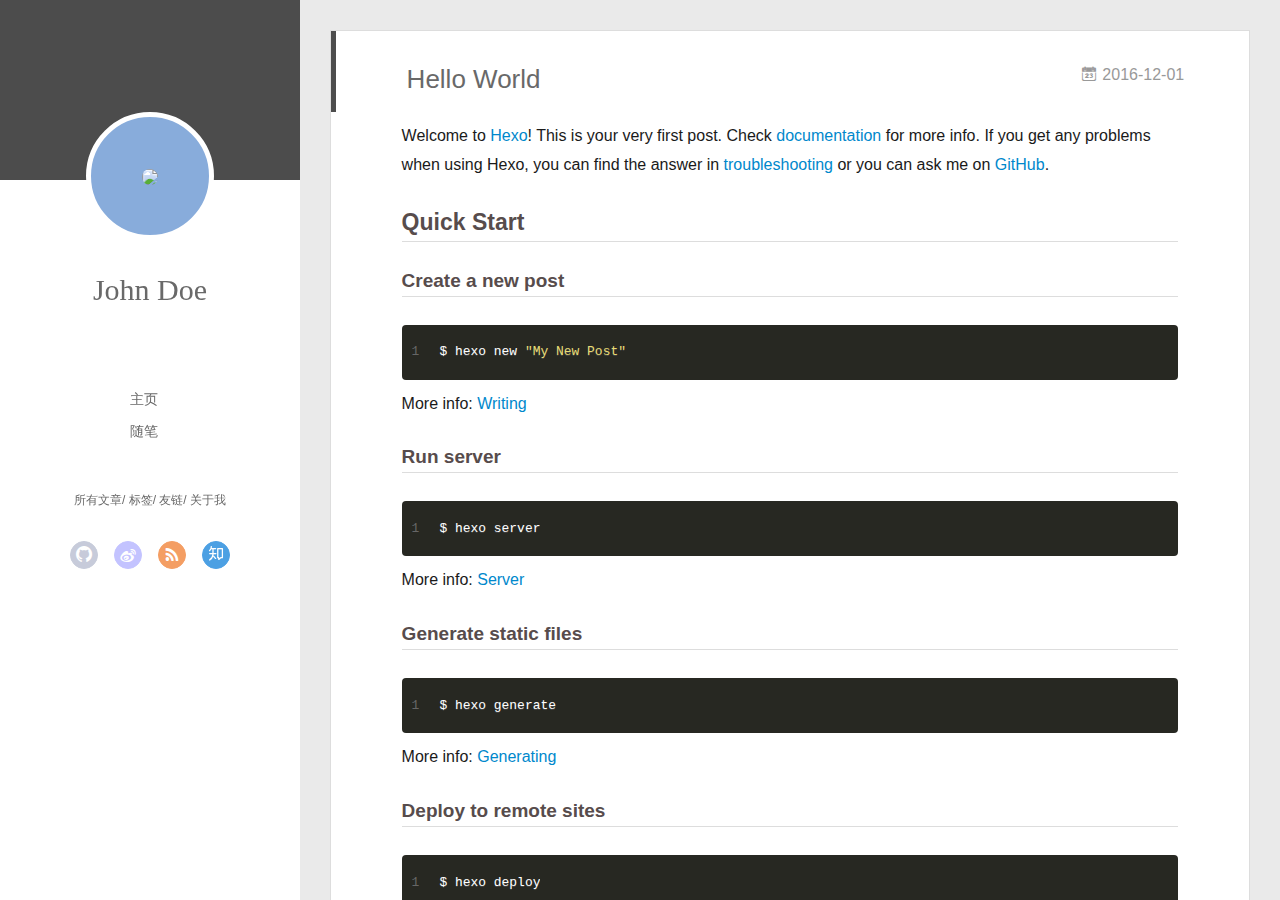
==== index.html @ b69d48da "Site updated: 2016-12-01 00:55:06" ====
<!DOCTYPE html>
<html>
<head>
  <meta charset="utf-8">
  
  <meta name="renderer" content="webkit">
  <meta http-equiv="X-UA-Compatible" content="IE=edge" >
  <link rel="dns-prefetch" href="http://yoursite.com">
  <title>Hexo</title>
  <meta name="viewport" content="width=device-width, initial-scale=1, maximum-scale=1">
  <meta property="og:type" content="website">
<meta property="og:title" content="Hexo">
<meta property="og:url" content="http://yoursite.com/index.html">
<meta property="og:site_name" content="Hexo">
<meta name="twitter:card" content="summary">
<meta name="twitter:title" content="Hexo">
  
    <link rel="alternative" href="/atom.xml" title="Hexo" type="application/atom+xml">
  
  
    <link rel="icon" href="/favicon.png">
  
  <link rel="stylesheet" href="/main.css">
  

</head>

<body>
  <div id="container">
    <div class="left-col">
      <div class="overlay"></div>
<div class="intrude-less">
	<header id="header" class="inner">
		<a href="/" class="profilepic">
			
			<img src="null" class="js-avatar">
			
		</a>

		<hgroup>
		  <h1 class="header-author"><a href="/">John Doe</a></h1>
		</hgroup>

		

		<nav class="header-menu">
			<ul>
			
				<li><a href="/">主页</a></li>
	        
				<li><a href="/tags/随笔">随笔</a></li>
	        
			</ul>
		</nav>
		<nav class="header-smart-menu">
	        
    		
    			
    			<a class="js-smart-menu" data-idx="0" href="javascript:void(0)">所有文章</a>
    			
    			
            
    			
    			<a class="js-smart-menu" data-idx="1" href="javascript:void(0)">标签</a>
    			
    			
            
    			
    			<a class="js-smart-menu" data-idx="2" href="javascript:void(0)">友链</a>
    			
    			
            
    			
    			<a class="js-smart-menu" data-idx="3" href="javascript:void(0)">关于我</a>
    			
    			
            
		</nav>
		<nav class="header-nav">
			<div class="social">
				
					<a class="github" target="_blank" href="#" title="github"><i class="icon-github"></i></a>
		        
					<a class="weibo" target="_blank" href="#" title="weibo"><i class="icon-weibo"></i></a>
		        
					<a class="rss" target="_blank" href="#" title="rss"><i class="icon-rss"></i></a>
		        
					<a class="zhihu" target="_blank" href="#" title="zhihu"><i class="icon-zhihu"></i></a>
		        
			</div>
		</nav>
	</header>		
</div>

    </div>
    <div class="mid-col">
      <nav id="mobile-nav">
  	<div class="overlay">
  		<div class="slider-trigger"><i class="icon-sort"></i></div>
  		<h1 class="header-author js-mobile-header hide">John Doe</h1>
  	</div>
	<div class="intrude-less">
		<header id="header" class="inner">
			<div class="profilepic">
				
					<img src="null" class="js-avatar">
				
			</div>
			<hgroup>
			  <h1 class="header-author">John Doe</h1>
			</hgroup>
			
			<nav class="header-menu">
				<ul>
				
					<li><a href="/">主页</a></li>
		        
					<li><a href="/tags/随笔">随笔</a></li>
		        
				</ul>
			</nav>
			<nav class="header-nav">
				<div class="social">
					
						<a class="github" target="_blank" href="#" title="github"><i class="icon-github"></i></a>
			        
						<a class="weibo" target="_blank" href="#" title="weibo"><i class="icon-weibo"></i></a>
			        
						<a class="rss" target="_blank" href="#" title="rss"><i class="icon-rss"></i></a>
			        
						<a class="zhihu" target="_blank" href="#" title="zhihu"><i class="icon-zhihu"></i></a>
			        
				</div>
			</nav>
		</header>				
	</div>
</nav>

      <div class="body-wrap">
        
  
    <article id="post-hello-world" class="article article-type-post" itemscope itemprop="blogPost">
  <div class="article-inner">
    
      <header class="article-header">
        
  
    <h1 itemprop="name">
      <a class="article-title" href="/2016/12/01/hello-world/">Hello World</a>
    </h1>
  

        <a href="/2016/12/01/hello-world/" class="archive-article-date">
  	<time datetime="2016-11-30T16:43:18.000Z" itemprop="datePublished"><i class="icon-calendar icon"></i>2016-12-01</time>
</a>
      </header>
    
    <div class="article-entry" itemprop="articleBody">
      
        <p>Welcome to <a href="https://hexo.io/" target="_blank" rel="external">Hexo</a>! This is your very first post. Check <a href="https://hexo.io/docs/" target="_blank" rel="external">documentation</a> for more info. If you get any problems when using Hexo, you can find the answer in <a href="https://hexo.io/docs/troubleshooting.html" target="_blank" rel="external">troubleshooting</a> or you can ask me on <a href="https://github.com/hexojs/hexo/issues" target="_blank" rel="external">GitHub</a>.</p>
<h2 id="Quick-Start"><a href="#Quick-Start" class="headerlink" title="Quick Start"></a>Quick Start</h2><h3 id="Create-a-new-post"><a href="#Create-a-new-post" class="headerlink" title="Create a new post"></a>Create a new post</h3><figure class="highlight bash"><table><tr><td class="gutter"><pre><div class="line">1</div></pre></td><td class="code"><pre><div class="line">$ hexo new <span class="string">"My New Post"</span></div></pre></td></tr></table></figure>
<p>More info: <a href="https://hexo.io/docs/writing.html" target="_blank" rel="external">Writing</a></p>
<h3 id="Run-server"><a href="#Run-server" class="headerlink" title="Run server"></a>Run server</h3><figure class="highlight bash"><table><tr><td class="gutter"><pre><div class="line">1</div></pre></td><td class="code"><pre><div class="line">$ hexo server</div></pre></td></tr></table></figure>
<p>More info: <a href="https://hexo.io/docs/server.html" target="_blank" rel="external">Server</a></p>
<h3 id="Generate-static-files"><a href="#Generate-static-files" class="headerlink" title="Generate static files"></a>Generate static files</h3><figure class="highlight bash"><table><tr><td class="gutter"><pre><div class="line">1</div></pre></td><td class="code"><pre><div class="line">$ hexo generate</div></pre></td></tr></table></figure>
<p>More info: <a href="https://hexo.io/docs/generating.html" target="_blank" rel="external">Generating</a></p>
<h3 id="Deploy-to-remote-sites"><a href="#Deploy-to-remote-sites" class="headerlink" title="Deploy to remote sites"></a>Deploy to remote sites</h3><figure class="highlight bash"><table><tr><td class="gutter"><pre><div class="line">1</div></pre></td><td class="code"><pre><div class="line">$ hexo deploy</div></pre></td></tr></table></figure>
<p>More info: <a href="https://hexo.io/docs/deployment.html" target="_blank" rel="external">Deployment</a></p>

      

      
    </div>
    <div class="article-info article-info-index">
      
      
      

      
        <p class="article-more-link">
          <a class="article-more-a" href="/2016/12/01/hello-world/#more">展开全文 >></a>
        </p>
      

      
      <div class="clearfix"></div>
    </div>
  </div>
</article>








  
  


      </div>
      <footer id="footer">
  <div class="outer">
    <div id="footer-info">
    	<div class="footer-left">
    		&copy; 2016 John Doe
    	</div>
      	<div class="footer-right">
      		<a href="http://hexo.io/" target="_blank">Hexo</a>  Theme <a href="https://github.com/litten/hexo-theme-yilia" target="_blank">Yilia</a> by Litten
      	</div>
    </div>
  </div>
</footer>
    </div>
    <script>
	var yiliaConfig = {
		mathjax: false,
		animate: true,
		isHome: true,
		isPost: false,
		isArchive: false,
		isTag: false,
		isCategory: false,
		open_in_new: false,
		root: "/",
		innerArchive: true
	}
</script>

<script src="/./main.js"></script>


    
<div class="tools-col">
  <ul class="btn-wrap">
    
      <li class="chose" data-hook="tools-section-all"><span class="text">全部</span><i class="icon-book"></i></li>
    
    
      <li data-hook="tools-section-tag"><span class="text">标签</span><i class="icon-price-tags"></i></li>
    
    
      <li data-hook="tools-section-friends"><span class="text">友链</span><i class="icon-link"></i></li>
    
    
      <li data-hook="tools-section-me"><span class="text">我</span><i class="icon-smile"></i></li>
    
  </ul>
  <div class="tools-wrap">
    
    	<section class="tools-section tools-section-all chose">
    	</section>
    

    
    	<section class="tools-section tools-section-tag">
    			<div class="widget tagcloud" id="js-tagcloud">
    				
    			</div>
    	</section>
    

    
    	<section class="tools-section tools-section-friends">
  		
  			<div class="friends-wrap" id="js-friends">
  			
  	          <a target="_blank" class="main-nav-link switch-friends-link" href="http://localhost:4000/">友情链接1</a>
  	        
  	          <a target="_blank" class="main-nav-link switch-friends-link" href="http://localhost:4000/">友情链接2</a>
  	        
  	          <a target="_blank" class="main-nav-link switch-friends-link" href="http://localhost:4000/">友情链接3</a>
  	        
  	          <a target="_blank" class="main-nav-link switch-friends-link" href="http://localhost:4000/">友情链接4</a>
  	        
  	          <a target="_blank" class="main-nav-link switch-friends-link" href="http://localhost:4000/">友情链接5</a>
  	        
  	          <a target="_blank" class="main-nav-link switch-friends-link" href="http://localhost:4000/">友情链接6</a>
  	        
  	        </div>
  		
    	</section>
    

    
    	<section class="tools-section tools-section-me">
  	  	
  	  		<div class="aboutme-wrap" id="js-aboutme">很惭愧&lt;br&gt;&lt;br&gt;只做了一点微小的工作&lt;br&gt;谢谢大家</div>
  	  	
    	</section>
    
  </div>
  
</div>
    <!-- Root element of PhotoSwipe. Must have class pswp. -->
<div class="pswp" tabindex="-1" role="dialog" aria-hidden="true">

    <!-- Background of PhotoSwipe. 
         It's a separate element as animating opacity is faster than rgba(). -->
    <div class="pswp__bg"></div>

    <!-- Slides wrapper with overflow:hidden. -->
    <div class="pswp__scroll-wrap">

        <!-- Container that holds slides. 
            PhotoSwipe keeps only 3 of them in the DOM to save memory.
            Don't modify these 3 pswp__item elements, data is added later on. -->
        <div class="pswp__container">
            <div class="pswp__item"></div>
            <div class="pswp__item"></div>
            <div class="pswp__item"></div>
        </div>

        <!-- Default (PhotoSwipeUI_Default) interface on top of sliding area. Can be changed. -->
        <div class="pswp__ui pswp__ui--hidden">

            <div class="pswp__top-bar">

                <!--  Controls are self-explanatory. Order can be changed. -->

                <div class="pswp__counter"></div>

                <button class="pswp__button pswp__button--close" title="Close (Esc)"></button>

                <button class="pswp__button pswp__button--share" style="display:none" title="Share"></button>

                <button class="pswp__button pswp__button--fs" title="Toggle fullscreen"></button>

                <button class="pswp__button pswp__button--zoom" title="Zoom in/out"></button>

                <!-- Preloader demo http://codepen.io/dimsemenov/pen/yyBWoR -->
                <!-- element will get class pswp__preloader--active when preloader is running -->
                <div class="pswp__preloader">
                    <div class="pswp__preloader__icn">
                      <div class="pswp__preloader__cut">
                        <div class="pswp__preloader__donut"></div>
                      </div>
                    </div>
                </div>
            </div>

            <div class="pswp__share-modal pswp__share-modal--hidden pswp__single-tap">
                <div class="pswp__share-tooltip"></div> 
            </div>

            <button class="pswp__button pswp__button--arrow--left" title="Previous (arrow left)">
            </button>

            <button class="pswp__button pswp__button--arrow--right" title="Next (arrow right)">
            </button>

            <div class="pswp__caption">
                <div class="pswp__caption__center"></div>
            </div>

        </div>

    </div>

</div>
  </div>
</body>
</html>
---- main.css ----
.clearfix:after,.clearfix:before{content:"";display:table}.clearfix:after{clear:both}body.archive-inner .archive-article-inner h1{overflow:hidden;white-space:nowrap;text-overflow:ellipsis}.tools-col,body.archive-inner{box-shadow:inset 0 0 32px 9px #4d4d4d}.mid-col,.tools-col,.tools-col .btn-wrap,.tools-col .btn-wrap li,.tools-col .btn-wrap li .text{-webkit-transition:all .2s ease-in;transition:all .2s ease-in;-ms-transition:all .2s ease-in}.tools-col,body.archive-inner,body.archive-inner #container,body.archive-inner .mid-col{background:url([data-uri]) repeat #5d5d5d}html{-ms-text-size-adjust:100%;-webkit-text-size-adjust:100%;-webkit-tap-highlight-color:transparent;height:100%}body{margin:0;font-size:14px;font-family:Helvetica Neue,Helvetica,STHeiTi,Arial,sans-serif;line-height:1.5;color:#333;background-color:#fff;min-height:100%}article,aside,details,figcaption,figure,footer,header,hgroup,main,menu,nav,section,summary{display:block}audio,canvas,progress,video{display:inline-block}audio:not([controls]){display:none;height:0}progress{vertical-align:baseline}[hidden],template{display:none}a{background:transparent;text-decoration:none;color:#08c}a:active{outline:0}abbr[title]{border-bottom:1px dotted}b,strong{font-weight:700}dfn{font-style:italic}mark{background:#ff0;color:#000}small{font-size:80%}sub,sup{font-size:75%;line-height:0;position:relative;vertical-align:baseline}sup{top:-.5em}sub{bottom:-.25em}img{border:0;vertical-align:middle;max-width:100%}svg:not(:root){overflow:hidden}pre{overflow:auto;white-space:pre;white-space:pre-wrap;word-wrap:break-word}code,kbd,pre,samp{font-family:monospace,monospace;font-size:1em}button,input,optgroup,select,textarea{color:inherit;font:inherit;margin:0;vertical-align:middle}button,input,select{overflow:visible}button,select{text-transform:none}button,html input[type=button],input[type=reset],input[type=submit]{-webkit-appearance:button;cursor:pointer}[disabled]{cursor:default}button::-moz-focus-inner,input::-moz-focus-inner{border:0;padding:0}input{line-height:normal}input[type=checkbox],input[type=radio]{box-sizing:border-box;padding:0}input[type=number]::-webkit-inner-spin-button,input[type=number]::-webkit-outer-spin-button{height:auto}input[type=search]{-webkit-appearance:textfield;box-sizing:border-box}input[type=search]::-webkit-search-cancel-button,input[type=search]::-webkit-search-decoration{-webkit-appearance:none}fieldset{border:1px solid silver;margin:0 2px;padding:.35em .625em .75em}legend{border:0;padding:0}textarea{overflow:auto;resize:vertical;vertical-align:top}optgroup{font-weight:700}button,input,select,textarea{outline:0}input,textarea{-webkit-user-modify:read-write-plaintext-only}input::-ms-clear,input::-ms-reveal{display:none}input::-moz-placeholder,textarea::-moz-placeholder{color:#999}input:-ms-input-placeholder,textarea:-ms-input-placeholder{color:#999}input::-webkit-input-placeholder,textarea::-webkit-input-placeholder{color:#999}.placeholder{color:#999}table{border-collapse:collapse;border-spacing:0}td,th{padding:0}blockquote,figure,form,h1,h2,h3,h4,h5,h6,p{margin:0}dd,dl,li,ol,ul{margin:0;padding:0}ol,ul{list-style:none outside none}h1,h2,h3{line-height:2;font-weight:400}h1{font-size:18px}h2{font-size:16px}h3{font-size:14px}i{font-style:normal}*{box-sizing:border-box}@font-face{font-family:iconfont;src:url(/fonts/iconfont.eot);src:url(/fonts/iconfont.eot#iefix) format("embedded-opentype"),url(/fonts/iconfont.woff) format("woff"),url(/fonts/iconfont.ttf) format("truetype"),url(/fonts/iconfont.svg#iconfont) format("svg")}[class*=" icon-"],[class^=icon-]{font-family:iconfont!important;speak:none;font-size:16px;font-style:normal;font-weight:400;font-variant:normal;text-transform:none;line-height:1;-webkit-font-smoothing:antialiased;-moz-osx-font-smoothing:grayscale}.icon-twitter:before{content:"\E600"}.icon-facebook:before{content:"\E601"}.icon-clock:before{content:"\E602"}.icon-mail:before{content:"\E609"}.icon-link:before{content:"\E6AB"}.icon-smile:before{content:"\E64A"}.icon-roundrightfill:before{content:"\E65A"}.icon-list:before{content:"\E682"}.icon-book:before{content:"\E6FE"}.icon-home:before{content:"\E6BB"}.icon-share:before{content:"\E618"}.icon-qq:before{content:"\E62D"}.icon-weibo:before{content:"\E619"}.icon-sort:before{content:"\E700"}.icon-circle-left:before{content:"\E71F"}.icon-circle-right:before{content:"\E720"}.icon-loading:before{content:"\E614"}.icon-close:before{content:"\E60C"}.icon-tumblr:before{content:"\E6B0"}.icon-calendar:before{content:"\E667"}.icon-rss:before{content:"\E877"}.icon-price-tags:before{content:"\E6F9"}.icon-quo-left:before{content:"\E7F5"}.icon-quo-right:before{content:"\E7F6"}.icon-github:before{content:"\E735"}.icon-film:before{content:"\E7B7"}.icon-weixin:before{content:"\E61F"}.icon-qzone:before{content:"\E680"}.icon-douban:before{content:"\E64C"}.icon-roundleftfill:before{content:"\E799"}.icon-tuding:before{content:"\E651"}.icon-zhihu:before{content:"\E61B"}.icon-linkedin:before{content:"\E6D4"}.icon-google:before{content:"\E635"}body,button,input,select,textarea{color:#1a1a1a;font-family:lucida grande,lucida sans unicode,lucida,helvetica,Hiragino Sans GB,Microsoft YaHei,WenQuanYi Micro Hei,sans-serif;font-size:16px;font-size:1rem;line-height:1.75}body{overflow-y:hidden}#container,body,html{height:100%;overflow-x:hidden;overflow-y:auto}#container{position:relative;min-height:100%}.body-wrap{margin-bottom:80px}.mid-col{position:absolute;right:0;min-height:100%;background:#eaeaea;left:300px;width:auto}.mid-col.show{-webkit-transform:translate3d(300px,0,0);transform:translate3d(300px,0,0);-ms-transform:translate3d(300px,0,0)}#mobile-nav{display:none}#mobile-nav .overlay{height:110px;position:absolute;width:100%;background:#4d4d4d}#mobile-nav .overlay.fixed{position:fixed;height:42px;z-index:99}#mobile-nav #header{padding:10px 0 0}#mobile-nav #header .profilepic{display:block;position:relative;z-index:100}#mobile-nav #header .header-menu{height:auto;margin:10px}#mobile-nav #header .header-menu ul{text-align:center;cursor:default}#mobile-nav #header .header-menu li{display:inline-block;margin:3px}.left-col{background:#fff;width:300px;position:fixed;opacity:1;-webkit-transition:all .2s ease-in;transition:all .2s ease-in;height:100%;z-index:999}.left-col .overlay{width:100%;height:180px;background-color:#000;position:absolute;opacity:.7}.left-col .intrude-less{width:76%;text-align:center;margin:112px auto 0}.left-col #header{width:100%;height:300px;position:relative;border-bottom:1px solid color-border}.left-col #header a{color:#696969}.left-col #header a:hover{color:#b0a0aa}.left-col #header .header-subtitle{text-align:center;color:#999;font-size:14px;line-height:25px;overflow:hidden;text-overflow:ellipsis;display:-webkit-box;-webkit-line-clamp:2;-webkit-box-orient:vertical}.left-col #header .header-menu{font-weight:300;line-height:31px;cursor:pointer;text-transform:uppercase;float:none;min-height:150px;margin-left:-12px;text-align:center;display:-webkit-box;-webkit-box-orient:horizontal;-webkit-box-pack:center;-webkit-box-align:center}.left-col #header .header-menu li{cursor:default}.left-col #header .header-menu li a{font-size:14px;min-width:300px}.left-col #header .header-smart-menu{font-size:12px;margin-bottom:20px}.left-col #header .header-smart-menu a:after{content:'/'}.left-col #header .header-smart-menu a:last-child:after{content:''}.left-col #header .profilepic{display:block;border:5px solid #fff;border-radius:300px;width:128px;height:128px;margin:0 auto;position:relative;overflow:hidden;background:#88acdb;-webkit-transition:all .2s ease-in;display:-webkit-box;-webkit-box-orient:horizontal;-webkit-box-pack:center;-webkit-box-align:center;text-align:center}.left-col #header .profilepic img{border-radius:300px;opacity:1;-webkit-transition:all .2s ease-in}.left-col #header .profilepic img.show{width:100%;height:100%;opacity:1}.left-col #header .header-author{text-align:center;margin:.67em 0;font-family:Roboto,serif;font-size:30px;-webkit-transition:.3s;transition:.3s}::-webkit-scrollbar{width:10px;height:10px}::-webkit-scrollbar-button{width:0;height:0}::-webkit-scrollbar-button:end:decrement,::-webkit-scrollbar-button:start:increment{display:none}::-webkit-scrollbar-corner{display:block}::-webkit-scrollbar-thumb{border-radius:8px;background-color:rgba(0,0,0,.2)}::-webkit-scrollbar-thumb:hover{border-radius:8px;background-color:rgba(0,0,0,.5)}::-webkit-scrollbar-thumb,::-webkit-scrollbar-track{border-right:1px solid transparent;border-left:1px solid transparent}::-webkit-scrollbar-track:hover{background-color:rgba(0,0,0,.15)}::-webkit-scrollbar-button:start{width:10px;height:10px;background:url([data-uri]) no-repeat 0 0}::-webkit-scrollbar-button:start:hover{background:url([data-uri]) no-repeat -15px 0}::-webkit-scrollbar-button:start:active{background:url([data-uri]) no-repeat -30px 0}::-webkit-scrollbar-button:end{width:10px;height:10px;background:url([data-uri]) no-repeat 0 -18px}::-webkit-scrollbar-button:end:hover{background:url([data-uri]) no-repeat -15px -18px}::-webkit-scrollbar-button:end:active{background:url([data-uri]) no-repeat -30px -18px}.article-entry .highlight,.article-entry pre{background:#272822;margin:10px 0;padding:10px;overflow:auto;color:#fff;font-size:.9em;line-height:22.400000000000002px}.article-entry .gist .gist-file .gist-data .line-numbers,.article-entry .highlight .gutter pre,.article-entry .highlight .gutter pre .line{color:#666}.article-entry code,.article-entry pre{font-family:Source Code Pro,Consolas,Monaco,Menlo,monospace}.article-entry code{background:#eee;padding:0 .3em;border:none}.article-entry pre code{background:none;text-shadow:none;padding:0;color:#fff}.article-entry .highlight{border-radius:4px}.article-entry .highlight pre{border:none;margin:0;padding:0}.article-entry .highlight table{margin:0;width:auto}.article-entry .highlight td{border:none;padding:0}.article-entry .highlight figcaption{color:highlight-comment;line-height:1em;margin-bottom:1em}.article-entry .highlight figcaption:after,.article-entry .highlight figcaption:before{content:"";display:table}.article-entry .highlight figcaption:after{clear:both}.article-entry .highlight figcaption a{float:right}.article-entry .highlight .gutter pre{text-align:right;padding-right:20px}.article-entry .highlight .gutter pre .line{text-shadow:none}.article-entry .highlight .line{color:#fff}.article-entry .gist{margin:0 -20px;border-style:solid;border-color:#ddd;border-width:1px 0;background:#272822;padding:15px 20px 15px 0}.article-entry .gist .gist-file{border:none;font-family:Source Code Pro,Consolas,Monaco,Menlo,monospace;margin:0}.article-entry .gist .gist-file .gist-data{background:none;border:none}.article-entry .gist .gist-file .gist-data .line-numbers{background:none;border:none;padding:0 20px 0 0}.article-entry .gist .gist-file .gist-data .line-data{padding:0!important}.article-entry .gist .gist-file .highlight{margin:0;padding:0;border:none}.article-entry .gist .gist-file .gist-meta{background:#272822;color:highlight-comment;font:.85em Helvetica Neue,Helvetica,Arial,sans-serif;text-shadow:0 0;padding:0;margin-top:1em;margin-left:20px}.article-entry .gist .gist-file .gist-meta a{color:#258fb8;font-weight:400}.article-entry .gist .gist-file .gist-meta a:hover{text-decoration:underline}pre .comment{color:#75715e}pre .class .params,pre .function .keyword,pre .keyword{color:#66d9ef}pre .css .value,pre .doctype,pre .function,pre .params,pre .tag{color:#fff}pre .at_rule,pre .at_rule .keyword,pre .css~* .tag,pre .preprocessor,pre .preprocessor .keyword,pre .title{color:#f92672}pre .attribute,pre .built_in,pre .class,pre .css~* .class,pre .function .title{color:#a6e22e}pre .string,pre .value{color:#e6db74}pre .number{color:#7163d7}pre .css~* .id,pre .id{color:#fd971f}#header .tagcloud a{color:#fff}.tagcloud a{display:inline-block;text-decoration:none;font-weight:400;font-size:10px;color:#fff;height:18px;line-height:18px;float:left;padding:0 5px 0 10px;position:relative;border-radius:0 5px 5px 0;margin:5px 9px 5px 8px;font-family:Menlo,Monaco,Andale Mono,lucida console,Courier New,monospace}.tagcloud a:hover{opacity:.8}.tagcloud a:before{content:" ";width:0;height:0;position:absolute;top:0;left:-18px;border:9px solid transparent}.tagcloud a:after{content:" ";width:4px;height:4px;background-color:#fff;border-radius:4px;box-shadow:0 0 0 1px rgba(0,0,0,.3);position:absolute;top:7px;left:2px}.tagcloud a.color1{background:#ff945c}.tagcloud a.color1:before{border-right-color:#ff945c}.tagcloud a.color2{background:#f5c7b7}.tagcloud a.color2:before{border-right-color:#f5c7b7}.tagcloud a.color3{background:#ba8f6c}.tagcloud a.color3:before{border-right-color:#ba8f6c}.tagcloud a.color4{background:#cfb7c4}.tagcloud a.color4:before{border-right-color:#cfb7c4}.tagcloud a.color5{background:#7b5d5f}.tagcloud a.color5:before{border-right-color:#7b5d5f}.article-tag-list .article-tag-list-item{float:left}.article-pop-out .icon-tuding{color:#999;float:left;margin-right:10px;margin-top:6px}.article-tag,.article-tag .article-tag-list{float:left}.article-tag .icon-price-tags{color:#999;float:left;margin-right:10px;margin-top:6px}.article-category{float:left}.article-category .icon-calendar{color:#999;float:left;margin-right:10px;margin-top:6px}.article-pop-out{float:left}.archive-article-date{color:#999;margin-right:7.6923%;float:right}.archive-article-date .icon{margin:5px 5px 5px 0}.glass{background-color:rgba(54,70,93,.9);z-index:998;-webkit-transition:opacity .15s;transition:opacity .15s;width:100%;height:100%;display:none}.glass,.tagcloud-ctn{left:0;opacity:1;bottom:0;position:fixed;right:0;top:0}.tagcloud-ctn{z-index:90120;background-size:100% 100%}.tagcloud-ctn .tagcloud-global{position:fixed;top:50%;left:50%;margin-top:-115px;margin-left:-315px;width:630px}.tagcloud-ctn .tagcloud-global a{width:80px;height:80px;border-radius:50%;background:#f2992e;color:#fff;display:block;float:left;line-height:80px;text-align:center}.tagcloud-ctn .tagcloud-global .tab-post-types .tab-post-type:nth-child(1) .post-type-icon{background:#f2992e}.tagcloud-ctn .tagcloud-global .tab-post-types .tab-post-type:nth-child(2) .post-type-icon{background:#56bc8a}.tagcloud-ctn .tagcloud-global .tab-post-types .tab-post-type:nth-child(3) .post-type-icon{background:#4aa8d8}.tagcloud-ctn .tagcloud-global .tab-post-types .tab-post-type:nth-child(4) .post-type-icon{background:#a77dc2}.tagcloud-ctn .tagcloud-global .tab-post-types .tab-post-type:nth-child(5) .post-type-icon{background:#dd765d}#header .header-nav{width:100%;position:absolute;-webkit-transition:-webkit-transform .3s ease-in;transition:-webkit-transform .3s ease-in;transition:transform .3s ease-in;transition:transform .3s ease-in,-webkit-transform .3s ease-in}#header .header-nav .social{margin-top:10px;text-align:center;display:-webkit-box;display:-ms-flexbox;display:flex;-ms-flex-wrap:wrap;flex-wrap:wrap;-webkit-box-pack:center;-ms-flex-pack:center;justify-content:center}#header .header-nav .social a{border-radius:50%;display:-moz-inline-stack;display:inline-block;vertical-align:middle;*vertical-align:auto;zoom:1;*display:inline;margin:0 8px 15px;-webkit-transition:.3s;transition:.3s;text-align:center;color:#fff;opacity:.7;width:28px;height:28px;line-height:26px}#header .header-nav .social a:hover{opacity:1}#header .header-nav .social a.weibo{background:#aaf;border:1px solid #aaf}#header .header-nav .social a.weibo:hover{border:1px solid #aaf}#header .header-nav .social a.rss{background:#ef7522;border:1px solid #ef7522}#header .header-nav .social a.rss:hover{border:1px solid #cf5d0f}#header .header-nav .social a.github{background:#afb6ca;border:1px solid #afb6ca}#header .header-nav .social a.github:hover{border:1px solid #909ab6}#header .header-nav .social a.facebook{background:#3b5998;border:1px solid #3b5998}#header .header-nav .social a.facebook:hover{border:1px solid #2d4373}#header .header-nav .social a.google{background:#c83d20;border:1px solid #c83d20}#header .header-nav .social a.google:hover{border:1px solid #9c3019}#header .header-nav .social a.twitter{background:#55cff8;border:1px solid #55cff8}#header .header-nav .social a.twitter:hover{border:1px solid #24c1f6}#header .header-nav .social a.linkedin{background:#005a87;border:1px solid #005a87}#header .header-nav .social a.linkedin:hover{border:1px solid #006b98}#header .header-nav .social a.zhihu{background:#0078d8;border:1px solid #0078d8}#header .header-nav .social a.zhihu:hover{border:1px solid #0078d8}#header .header-nav .social a.douban{background:#06c611;border:1px solid #06c611}#header .header-nav .social a.douban:hover{border:1px solid #06c611}#header .header-nav .social a.mail{background:#005a87;border:1px solid #005a87}#header .header-nav .social a.mail:hover{border:1px solid #006b98}#page-nav{text-align:center;margin-top:30px}#page-nav .page-number{width:20px;height:25px;background:#4d4d4d;display:inline-block;color:#fff;line-height:25px;font-size:12px;margin:0 5px 30px;border-radius:2px}#page-nav .page-number:hover{background:#5e5e5e}#page-nav .current{background:#88acdb;cursor:default}#page-nav .current:hover{background:#88acdb}#page-nav .extend{color:#4d4d4d;margin:0 27px;opacity:1}#page-nav .extend:hover{color:#5e5e5e}#page-nav:hover .extend{opacity:1}body.archive-inner .archives-wrap .archive-article-title{font-size:14px}body.archive-inner #footer,body.archive-inner #header,body.archive-inner #mobile-nav,body.archive-inner .archive-year-wrap,body.archive-inner .article-info.info-on-right,body.archive-inner .left-col,body.archive-inner .slider-trigger{display:none}body.archive-inner .archives .archive-article{padding:5px 0;border-bottom:1px solid #717171;border-top:1px solid #5d5d5d}body.archive-inner .archives .archive-article:hover{background:#6b6b6b}body.archive-inner .archives .archive-article-title{color:#e5e5e5}body.archive-inner .archives-wrap{background:none;padding:0;border-bottom:none}body.archive-inner .archive-article-inner .article-meta{float:none;width:100%;height:8px}body.archive-inner .archive-article-inner h1{color:#e5e5e5;margin-top:30px}body.archive-inner .archives-wrap .article-meta .archive-article-date{float:left}body.archive-inner #page-nav .extend{display:none}body.archive-inner #page-nav .current,body.archive-inner #page-nav .current:hover{background:#717171}body.archive-inner .archive-article-date .icon{margin:0 8px 0 0}.archives-wrap{position:relative;margin:0 30px;padding-right:60px;border-bottom:1px solid #eee;background:#fff}.archives-wrap:first-child{margin-top:30px}.archives-wrap:last-child{margin-bottom:80px}.archives-wrap .archive-year-wrap{line-height:35px;width:200px;position:absolute;padding-top:15px;font-size:1.8em}.archives-wrap .archive-year-wrap a{color:#666;font-weight:700;padding-left:48px}.archives{position:relative}.archives .article-info{border:none}.archives .archive-article{margin-left:200px;padding:20px 0;border-bottom:1px solid #eee;border-top:1px solid #fff;position:relative}.archives .archive-article:first-child{border-top:none}.archives .archive-article:last-child{border-bottom:none}.archives .archive-article-title{font-size:16px;color:#333;-webkit-transition:color .3s;transition:color .3s}.archives .archive-article-title:hover{color:#657b83}.archives .archive-article-title span{display:block;color:#a8a8a8;font-size:12px;line-height:14px;height:7px;padding-left:2px}.archives .archive-article-title span:before{display:inline-block;content:"\201C";font-family:serif;font-size:30px;float:left;margin:4px 4px 0 -12px;color:#c8c8c8}.archive-article-inner .icon-clock{margin-right:5px}.archive-article-inner .archive-article-header{position:relative;min-height:36px}.archive-article-inner .article-meta{position:relative;float:right;margin-top:-10px;color:#555;background:none;text-align:right;width:auto}.archive-article-inner .article-meta .article-date time{color:#aaa}.archive-article-inner .article-meta .archive-article-date,.archive-article-inner .article-meta .article-tag-list{margin-right:30px;display:-moz-inline-stack;display:inline-block;vertical-align:middle;zoom:1;color:#666;font-size:14px}.archive-article-inner .article-meta .archive-article-date{cursor:default;font-size:12px;margin-bottom:5px;margin-top:-10px;margin-right:0}.archive-article-inner .article-meta .article-category:before{float:left;margin-top:1px;left:15px}.archive-article-inner .article-meta .article-category .article-category-link{width:auto;max-width:83px;padding-left:10px}.archive-article-inner .article-meta .article-tag-list{margin-top:0}.archive-article-inner .article-meta .article-tag-list:before{left:15px}.archive-article-inner .article-meta .article-tag-list .article-tag-list-item{display:inline-block;width:auto;max-width:83px;padding-left:8px;font-size:12px}.tools-col{width:300px;height:100%;position:fixed;left:0;top:0;z-index:998;padding:0}.tools-col.show{-webkit-transform:translate3d(300px,0,0);transform:translate3d(300px,0,0);-ms-transform:translate3d(300px,0,0)}.tools-col.show .btn-wrap{opacity:1}.tools-col iframe{width:100%;height:100%;border:none}.tools-col .tools-section,.tools-col .tools-wrap{height:100%;color:#e5e5e5;width:300px;overflow:hidden}.tools-col .tools-section{display:none}.tools-col .tools-section.chose{display:block}.tools-col .tools-section .tagcloud{padding:15px 0 0 15px}.tools-col .btn-wrap{position:absolute;height:60px;width:100px;right:-100px;opacity:0}.tools-col .btn-wrap li{height:30px;width:40px;line-height:31px;text-align:right;padding-right:5px;background:#56bc8a;color:#eaeaea;border-top-right-radius:100px;border-bottom-right-radius:100px;position:relative;overflow:hidden;cursor:pointer;margin-bottom:10px;border:2px solid #fff;border-left:0}.tools-col .btn-wrap li .text{opacity:0;font-size:12px;float:left;margin-left:-30px}.tools-col .btn-wrap li.chose,.tools-col .btn-wrap li:hover{width:60px}.tools-col .btn-wrap li.chose .text,.tools-col .btn-wrap li:hover .text{opacity:1;margin-left:4px}.tools-col .btn-wrap li:hover{opacity:.85}.tools-col .btn-wrap li:nth-child(1){background:#56bc8a}.tools-col .btn-wrap li:nth-child(2){background:#a77dc2}.tools-col .btn-wrap li:nth-child(3){background:#f2992e}.tools-col .btn-wrap li:nth-child(4){background:#dd765d}.tools-col .btn-wrap li:nth-child(5){background:#4aa8d8}.tools-col .tools-section-friends .friends-wrap{padding:15px}.tools-col .tools-section-friends .switch-friends-link{padding:7px 0 7px 5px;border-bottom:1px solid #717171;border-top:1px solid #5d5d5d;display:block;color:#e5e5e5}.tools-col .tools-section-friends .switch-friends-link:hover{background:#6b6b6b}.tools-col .aboutme-wrap{display:-webkit-box;display:-ms-flexbox;display:flex;-webkit-box-align:center;-ms-flex-align:center;align-items:center;-webkit-box-pack:center;-ms-flex-pack:center;justify-content:center;width:100%;height:100%;text-shadow:1px 1px #424242}@-webkit-keyframes smile{0%{margin-left:-26px}20%{margin-left:-52px}40%{margin-left:-78px}60%{margin-left:-104px}80%{margin-left:-130px}to{margin-left:-26px}}@keyframes smile{0%{margin-left:-26px}20%{margin-left:-52px}40%{margin-left:-78px}60%{margin-left:-104px}80%{margin-left:-130px}to{margin-left:-26px}}.switch-btn{margin-left:74px;margin-top:23px;width:70px}.switch-btn,.switch-btn .wrap{position:relative;text-align:center}.switch-btn .wrap{height:26px;width:26px;line-height:26px;border-radius:100px;overflow:hidden;display:inline-block;cursor:pointer}.switch-btn .wrap .wrap-line{width:1000px;height:100%}.switch-btn .wrap .icon{font-size:26px;color:#5d5d5d;float:left}.body-wrap>article{position:relative}@-webkit-keyframes cd-bounce-1{0%{opacity:0;-webkit-transform:scale(1)}60%{opacity:1;-webkit-transform:scale(1.01)}to{-webkit-transform:scale(1)}}@keyframes cd-bounce-1{0%{opacity:0;-webkit-transform:scale(1);transform:scale(1)}60%{opacity:1;-webkit-transform:scale(1.01);transform:scale(1.01)}to{-webkit-transform:scale(1);transform:scale(1)}}.article{margin:30px;position:relative;border:1px solid #ddd;background:#fff;-webkit-transition:all .2s ease-in;transition:all .2s ease-in}.article img{max-width:100%}.article-inner h1.article-title,.article-title{color:#696969;margin-left:0;font-weight:300;line-height:35px;margin-bottom:20px;font-size:26px;-webkit-transition:color .3s;transition:color .3s}.article-header{border-left:5px solid #4d4d4d;padding:30px 0 15px 25px;padding-left:7.6923%}.article-meta{width:150px;font-size:14;text-align:right;position:absolute;right:0;top:23px;text-align:center;z-index:1}.article-meta time{color:#aaa}.article-meta time .icon-clock{margin-right:8px;font-size:16px}.article-more-link{margin-top:0;text-align:left;float:right}.article-more-link a{background:#4d4d4d;color:#fff;font-size:12px;padding:5px 8px;line-height:16px;border-radius:2px;-webkit-transition:background .3s;transition:background .3s}.article-more-link a:hover{background:#3c3c3c}.article-more-link a.hidden{visibility:hidden}.article-info.info-on-right{margin:10px 0 0;float:right}.article-info-index.article-info{padding-top:20px;margin:30px 7.6923% 0;min-height:72px;border-top:1px solid #ddd}.article-info-post.article-info{padding:0;border:none;margin:-30px 0 20px 7.6923%}.article-inner p{margin:0 0 1.75em}.article-inner{border-color:#d1d1d1}.article-inner h1{font-size:28px;font-size:1.75rem;line-height:1.25;margin-top:2em;margin-bottom:1em}.article-inner h2{font-size:23px;font-size:1.4375rem;line-height:1.2173913043;margin-top:2.4347826087em;margin-bottom:1.2173913043em}.article-inner h3{font-size:19px;font-size:1.1875rem;line-height:1.1052631579;margin-top:2.9473684211em;margin-bottom:1.4736842105em}.article-inner h4,.article-inner h5,.article-inner h6{font-size:16px;font-size:1rem;line-height:1.3125;margin-top:3.5em;margin-bottom:1.75em}.article-inner h4{letter-spacing:.140625em;text-transform:uppercase}.article-inner h6{font-style:italic}.article-inner h1,.article-inner h2,.article-inner h3,.article-inner h4,.article-inner h5,.article-inner h6{font-weight:900}.article-inner h1:first-child,.article-inner h2:first-child,.article-inner h3:first-child,.article-inner h4:first-child,.article-inner h5:first-child,.article-inner h6:first-child{margin-top:0}.article-inner h1:first-child{margin-bottom:10px;display:inline}.article-entry{line-height:1.8em;padding-right:7.6923%;padding-left:7.6923%}.article-entry p{margin-top:10px}.article-entry li code,.article-entry p code{padding:1px 3px;margin:0 3px;background:#ddd;border:1px solid #ccc;font-family:Menlo,Monaco,Andale Mono,lucida console,Courier New,monospace;word-wrap:break-word;font-size:14px}.article-entry blockquote{background:#ddd;border-left:5px solid #ccc;padding:15px 20px;margin-top:10px;border-left:5px solid #657b83;background:#f6f6f6}.article-entry blockquote p{margin-top:0;margin-bottom:0}.article-entry em{font-style:italic}.article-entry ol li:before,.article-entry ul li:before{content:"";width:6px;height:6px;border:1px solid #999;border-radius:10px;background:#aaa;display:inline-block;margin-right:10px;float:left;margin-top:12px}.article-entry ol,.article-entry ul{font-size:14px;margin:10px 0}.article-entry li ol,.article-entry li ul{margin-left:30px}.article-entry li ol li:before,.article-entry li ul li:before{content:"";background:#dedede}.article-entry h1{margin-top:30px}.article-entry h2,.article-entry h3,.article-entry h4,.article-entry h5,.article-entry h6{margin-top:20px;font-weight:700;color:#574c4c;padding-bottom:5px;border-bottom:1px solid #ddd}.article-entry video{max-width:100%}.article-entry strong{font-weight:700}.article-entry .caption{display:block;font-size:.8em;color:#aaa}.article-entry hr{height:0;margin-top:20px;margin-bottom:20px;border-left:0;border-right:0;border-top:1px solid #ddd;border-bottom:1px solid #fff}.article-entry pre{line-height:1.5;margin-top:10px;padding:5px 15px;overflow-x:auto;color:#657b83;border:1px solid #ccc;text-shadow:0 1px #444;font-family:Menlo,Monaco,Andale Mono,lucida console,Courier New,monospace}.article-entry pre code{font-size:14px}.article-entry table{width:100%;border:1px solid #dedede;margin:15px 0;border-collapse:collapse}.article-entry table td,.article-entry table tr{height:35px}.article-entry table thead tr{background:#f8f8f8}.article-entry table tbody tr:hover{background:#efefef}.article-entry table td,.article-entry table th{border:1px solid #dedede;padding:0 10px}.article-entry figure table{border:none;width:auto;margin:0}.article-entry figure table tbody tr:hover{background:none}#article-nav{margin:0 0 30px;padding:0 32px 10px}#article-nav .article-nav-link-wrap{font-size:14px}#article-nav .article-nav-link-wrap .article-nav-title{display:inline-block;font-size:16px;-webkit-transition:color .3s;transition:color .3s}#article-nav .article-nav-link-wrap:hover .article-nav-title,#article-nav .article-nav-link-wrap:hover i{color:#4d4d4d}#article-nav #article-nav-older{float:right}.duoshuo{padding:0 40px}.duoshuo,.share-wrap{min-height:20px}.share-btn{float:right;position:relative}.share-icons{display:-webkit-box;display:-ms-flexbox;display:flex;-webkit-box-pack:center;-ms-flex-pack:center;justify-content:center;-webkit-box-align:center;-ms-flex-align:center;align-items:center;-ms-flex-wrap:wrap;flex-wrap:wrap}.share-icons a{border:1px solid #fff;border-radius:50%;display:-moz-inline-stack;display:inline-block;vertical-align:middle;zoom:1;margin:10px;-webkit-transition:.3s;transition:.3s;text-align:center;color:#fff;opacity:.7;width:28px;height:28px;line-height:26px;text-shadow:1px 1px 1px #509eb7}.share-icons a:hover{-webkit-transform:scale(1.2);transform:scale(1.2)}.share-icons a.share-outer{border:none;color:#fff;background:#4d4d4d;text-shadow:none}.page-modal{position:fixed;top:24%;left:50%;z-index:1001;padding:20px;text-align:center;color:#727272;background:#fff;border-radius:4px;box-shadow:0 2px 5px 0 rgba(0,0,0,.16),0 2px 10px 0 rgba(0,0,0,.12);opacity:0;-webkit-transform:translate(-50%,-200%);transform:translate(-50%,-200%)}.page-modal p{margin-bottom:10px}.page-modal.ready{visibility:hidden;display:block;-webkit-transform:translate(-50%,-100%);transform:translate(-50%,-100%);-webkit-transition:.3s;transition:.3s}.page-modal.in{visibility:visible;opacity:1;-webkit-transform:translate(-50%);transform:translate(-50%)}.page-modal .close{position:absolute;right:15px;top:15px;color:rgba(0,0,0,.2);font-size:16px;line-height:20px}.page-modal .close:active,.page-modal .close:hover{color:rgba(0,0,0,.4)}.mask{visibility:hidden;position:fixed;top:0;left:0;bottom:0;z-index:1000;width:100%;height:100%;background:#000;opacity:0;filter:alpha(opacity=0);pointer-events:none;-webkit-transition:.3s ease-in-out;transition:.3s ease-in-out}.mask.in{visibility:visible;pointer-events:auto;opacity:.3}.page-reward{margin:60px 0;text-align:center}.page-reward .page-reward-btn{position:relative;display:inline-block;width:56px;height:56px;line-height:56px;font-size:20px;color:#fff;background:#f44336;border-radius:50%;box-shadow:0 2px 5px 0 rgba(0,0,0,.16),0 2px 10px 0 rgba(0,0,0,.12);-webkit-transition:.4s ease-in-out;transition:.4s ease-in-out}.page-reward .page-reward-btn:active,.page-reward .page-reward-btn:hover{box-shadow:0 6px 12px rgba(0,0,0,.2),0 4px 15px rgba(0,0,0,.2)}.page-reward .page-reward-btn .tooltip-item{display:block;width:56px;height:56px}.page-reward .reward-box{display:-webkit-box;display:-ms-flexbox;display:flex;-ms-flex-pack:distribute;justify-content:space-around}.page-reward .reward-p{color:#fff;font-weight:700;text-shadow:1px 1px 1px #45b9e0}.page-reward .reward-p .icon{margin:0 10px;color:#ddd}.page-reward .reward-type{font-size:16px;display:block;color:#4d4d4d;margin:20px 0 0}.page-reward .reward-img{width:130px;height:130px;border:6px solid #fff;border-radius:3px}.tooltip-left .tooltip{position:absolute;z-index:999;cursor:pointer;width:28px;height:28px;top:-10px;right:10px}.tooltip-left .tooltip:hover a.share-outer{background:#24c1f6}@-webkit-keyframes pulse{0%{-webkit-transform:scale3d(.5,.5,1)}to{-webkit-transform:scaleX(1)}}@keyframes pulse{0%{-webkit-transform:scale3d(.5,.5,1);transform:scale3d(.5,.5,1)}to{-webkit-transform:scaleX(1);transform:scaleX(1)}}.tooltip-left .tooltip-content{position:absolute;background:rgba(36,193,246,.9);z-index:9999;width:200px;bottom:50%;margin-bottom:-10px;border-radius:20px;font-size:1.1em;text-align:center;color:#fff;opacity:0;cursor:default;pointer-events:none;-webkit-font-smoothing:antialiased;-webkit-transition:opacity .3s,-webkit-transform .3s;transition:opacity .3s,-webkit-transform .3s;transition:opacity .3s,transform .3s;transition:opacity .3s,transform .3s,-webkit-transform .3s}.tooltip-left .tooltip-west .tooltip-content{left:3.5em;-webkit-transform-origin:-2em 50%;transform-origin:-2em 50%;-webkit-transform:translate3d(0,50%,0) rotate3d(1,1,1,30deg);transform:translate3d(0,50%,0) rotate3d(1,1,1,30deg)}.tooltip-left .tooltip-east .tooltip-content{right:3.5em;-webkit-transform-origin:calc(100% + 2em) 50%;transform-origin:calc(100% + 2em) 50%;-webkit-transform:translate3d(0,50%,0) rotate3d(1,1,1,-30deg);transform:translate3d(0,50%,0) rotate3d(1,1,1,-30deg)}.tooltip-left .tooltip:hover .tooltip-content{opacity:1;-webkit-transform:translate3d(0,50%,0) rotate3d(0,0,0,0);transform:translate3d(0,50%,0) rotate3d(0,0,0,0);pointer-events:auto}.tooltip-left .tooltip-content:after,.tooltip-left .tooltip-content:before{content:'';position:absolute}.tooltip-left .tooltip-content:before{height:100%;width:3em}.tooltip-left .tooltip-content:after{width:2em;height:2em;top:50%;margin:-1em 0 0;background:url(/fonts/tooltip.svg) no-repeat 50%;background-size:100%}.tooltip-left .tooltip-west .tooltip-content:after,.tooltip-left .tooltip-west .tooltip-content:before{right:99%}.tooltip-left .tooltip-east .tooltip-content:after,.tooltip-left .tooltip-east .tooltip-content:before{left:99%}.tooltip-left .tooltip-east .tooltip-content:after{-webkit-transform:scaleX(-1);transform:scaleX(-1)}.tooltip-top .tooltip{display:inline;position:relative;z-index:999}.tooltip-top .tooltip:after{content:'';position:absolute;width:100%;height:20px;bottom:100%;left:50%;pointer-events:none;-webkit-transform:translateX(-50%);transform:translateX(-50%)}.tooltip-top .tooltip:hover:after{pointer-events:auto}.tooltip-top .tooltip-content{position:absolute;z-index:9999;width:370px;left:50%;bottom:100%;font-size:20px;line-height:1.4;text-align:center;font-weight:400;color:#4d4d4d;background:transparent;opacity:0;margin:0 0 -10px -185px;cursor:default;pointer-events:none;font-family:Satisfy,cursive;-webkit-font-smoothing:antialiased;-webkit-transition:opacity .3s .3s;transition:opacity .3s .3s;padding-bottom:80px}.tooltip-top .tooltip:hover .tooltip-content{opacity:1;pointer-events:auto;-webkit-transition-delay:0s;transition-delay:0s}.tooltip-top .tooltip-content span{display:block}.tooltip-top .tooltip-text{border-bottom:10px solid #4d4d4d;overflow:hidden;-webkit-transform:scaleX(0);transform:scaleX(0);-webkit-transition:-webkit-transform .3s .3s;transition:-webkit-transform .3s .3s;transition:transform .3s .3s;transition:transform .3s .3s,-webkit-transform .3s .3s}.tooltip-top .tooltip:hover .tooltip-text{-webkit-transition-delay:0s;transition-delay:0s;-webkit-transform:scaleX(1);transform:scaleX(1)}.tooltip-top .tooltip-inner{background:rgba(36,193,246,.9);padding:40px;-webkit-transform:translate3d(0,100%,0);transform:translate3d(0,100%,0);webkit-transition:-webkit-transform .3s;-webkit-transition:-webkit-transform .3s;transition:-webkit-transform .3s;transition:transform .3s;transition:transform .3s,-webkit-transform .3s}.tooltip-top .tooltip:hover .tooltip-inner{-webkit-transition-delay:.3s;transition-delay:.3s;-webkit-transform:translateZ(0);transform:translateZ(0)}.tooltip-top .tooltip-content:after{content:'';left:50%;border:solid transparent;height:0;width:0;position:absolute;pointer-events:none;border-color:transparent;border-top-color:#4d4d4d;border-width:10px;margin-left:-10px}#footer{font-size:12px;font-family:Menlo,Monaco,Andale Mono,lucida console,Courier New,monospace;text-shadow:0 1px #fff;position:absolute;bottom:30px;opacity:.6;width:100%;text-align:center}#footer .outer{padding:0 30px}.footer-left{float:left}.footer-right{float:right}@media screen and (max-width:800px){#container,body,html{height:auto;overflow-x:hidden;overflow-y:auto}.body-wrap{margin-bottom:0}.left-col{display:none}.mid-col{left:0}#header .header-nav,.mid-col{position:relative}.tools-col{display:none}.header-author.fixed{position:fixed;top:-13px;width:100%;color:#ddd}#container .header-author.fixed{position:fixed;top:-29px;width:100%;color:#ddd}.overlay .slider-trigger{position:absolute;z-index:101;bottom:0;left:0;width:42px;height:42px;text-align:center;line-height:50px}.overlay .slider-trigger:hover{background:#444}.overlay .slider-trigger .icon-sort{font-size:24px;color:#fff}.article-header{border-left:none;padding:0;border-bottom:1px dotted #ddd}.article-header h1{margin-bottom:10px}.article-header .archive-article-date{float:none}.article-info-index.article-info{padding-top:10px;margin:0;border-top:1px solid #ddd}.article-info-post.article-info{margin:0;padding-top:10px;border:none}#viewer-box .viewer-box-l{font-size:14px}.article{padding:10px;margin:10px;font-size:16px;color:#555}.article .article-entry{padding-left:0;padding-right:0;padding-top:10px}.article .article-inner h1.article-title,.article .article-title{font-size:18px;font-weight:300;display:block;margin:0}.article .article-meta{width:auto;height:30px;margin-top:-5px;position:ralative}.article .article-meta .article-date{font-size:12px;border-radius:0;color:#666;background:none;height:auto;padding:0;margin:0;width:100%;text-align:left;margin-left:10px}.article .article-meta .article-date time{width:auto;float:right;margin-right:10px}.article .article-meta .article-tag-list{margin-top:7px;position:absolute;right:10px;top:0}.article .article-meta .article-tag-list:before{float:left;margin-top:1px;left:0}.article .article-meta .article-tag-list .article-tag-list-item{float:left;padding-left:0;width:auto;max-width:83px}.article .article-meta .article-category{margin-top:7px;position:absolute;right:10px;top:-30px}.article .article-meta .article-category:before{float:left;margin-top:1px;left:15px}.article .article-meta .article-category .article-category-link{max-width:83px;width:auto;padding-left:10px}.article .article-nav-link-wrap{margin:5px 0}.article .article-nav-link-wrap strong{float:left;margin-right:5px}.article #article-nav-older{float:none;display:block}.share{padding:3px 10px}#disqus_thread,.duoshuo{padding:0 13px}#mobile-nav{display:block}#article-nav #article-nav-older{float:none}#article-nav .article-nav-link-wrap .article-nav-title{font-size:16px}#page-nav .extend{opacity:1}.instagram .open-ins{left:2px;top:-30px;color:#aaa}.info-on-right{float:none}.archives-wrap{margin:10px 10px 0;padding:10px}.archives-wrap .archive-article-title{font-size:16px}.archives-wrap .archive-year-wrap{position:relative;padding:0}.archives-wrap .archive-year-wrap a{padding:0}.archives-wrap .article-meta .archive-article-date{font-size:12px;margin-right:10px;margin-top:-5px}.archives-wrap .article-meta .article-tag-list-link{font-size:12px}.archives .archive-article{padding:10px 0;margin-left:0}#footer{position:relative;bottom:0}#footer .footer-left{float:none;margin-bottom:10px}#footer .footer-right{float:none}.profilepic{display:block;border:5px solid #fff;border-radius:300px;width:128px;height:128px;margin:0 auto;position:relative;overflow:hidden;background:#88acdb;-webkit-transition:all .2s ease-in;display:-webkit-box;-webkit-box-orient:horizontal;-webkit-box-pack:center;-webkit-box-align:center;text-align:center}.header-author{text-align:center;margin:.67em 0;font-family:Roboto,serif;font-size:30px;-webkit-transition:.3s;transition:.3s}.header-subtitle{text-align:center;color:#999;font-size:14px;line-height:25px;overflow:hidden;text-overflow:ellipsis;display:-webkit-box;-webkit-line-clamp:2;-webkit-box-orient:vertical;padding:0 24px}#viewer{position:fixed;z-index:1000000;top:0;bottom:0;left:0;right:0;overflow:hidden}#viewer-box{width:100%;height:100%;position:relative;color:#ccc;-webkit-transform:translate3d(-100%,0,0);-webkit-transition:-webkit-transform .25s ease-in-out}#viewer-box .viewer-box-l{background:url([data-uri]) repeat #5d5d5d;width:80%;height:100%;float:left}#viewer-box .viewer-box-l a{color:#5ac8ff}#viewer-box .viewer-box-l .viewer-box-wrap{margin:20px 10px 0 20px}#viewer-box .viewer-box-l .viewer-title{line-height:32px;font-weight:700;color:#d6d6d6}#viewer-box .viewer-box-l .viewer-title:before{content:"";width:6px;height:6px;border:1px solid #999;border-radius:10px;background:#aaa;display:inline-block;margin-right:10px}#viewer-box .viewer-box-l .viewer-div{border-bottom:1px dotted #666;padding-bottom:13px;line-height:20px}#viewer-box .viewer-box-l .viewer-div:last-child{border-bottom:none}#viewer-box .viewer-box-l .viewer-div .switch-friends-link{line-height:20px}#viewer-box .viewer-box-l .tagcloud a{color:#fff}#viewer-box .viewer-box-r{background:transparent;width:20%;height:100%;float:right}#viewer-box.anm-swipe{-webkit-transform:translateZ(0)}#viewer-box.anm-swipe .viewer-box-r{background:transparent}.hide{display:none}#viewer-box .viewer-list{margin:0;padding:0;height:100%;overflow:hidden}}/*! PhotoSwipe Default UI CSS by Dmitry Semenov | photoswipe.com | MIT license */.pswp__button{width:44px;height:44px;position:relative;background:none;cursor:pointer;overflow:visible;-webkit-appearance:none;display:block;border:0;padding:0;margin:0;float:right;opacity:.75;-webkit-transition:opacity .2s;transition:opacity .2s;box-shadow:none}.pswp__button:focus,.pswp__button:hover{opacity:1}.pswp__button:active{outline:none;opacity:.9}.pswp__button::-moz-focus-inner{padding:0;border:0}.pswp__ui--over-close .pswp__button--close{opacity:1}.pswp__button,.pswp__button--arrow--left:before,.pswp__button--arrow--right:before{background:url([data-uri]) 0 0 no-repeat;background-size:264px 88px;width:44px;height:44px}@media (-webkit-min-device-pixel-ratio:1.1),(-webkit-min-device-pixel-ratio:1.09375),(min-resolution:1.1dppx),(min-resolution:105dpi){.pswp--svg .pswp__button,.pswp--svg .pswp__button--arrow--left:before,.pswp--svg .pswp__button--arrow--right:before{background-image:url(/fonts/default-skin.svg)}.pswp--svg .pswp__button--arrow--left,.pswp--svg .pswp__button--arrow--right{background:none}}.pswp__button--close{background-position:0 -44px}.pswp__button--share{background-position:-44px -44px}.pswp__button--fs{display:none}.pswp--supports-fs .pswp__button--fs{display:block}.pswp--fs .pswp__button--fs{background-position:-44px 0}.pswp__button--zoom{display:none;background-position:-88px 0}.pswp--zoom-allowed .pswp__button--zoom{display:block}.pswp--zoomed-in .pswp__button--zoom{background-position:-132px 0}.pswp--touch .pswp__button--arrow--left,.pswp--touch .pswp__button--arrow--right{visibility:hidden}.pswp__button--arrow--left,.pswp__button--arrow--right{background:none;top:50%;margin-top:-50px;width:70px;height:100px;position:absolute}.pswp__button--arrow--left{left:0}.pswp__button--arrow--right{right:0}.pswp__button--arrow--left:before,.pswp__button--arrow--right:before{content:'';top:35px;background-color:rgba(0,0,0,.3);height:30px;width:32px;position:absolute}.pswp__button--arrow--left:before{left:6px;background-position:-138px -44px}.pswp__button--arrow--right:before{right:6px;background-position:-94px -44px}.pswp__counter,.pswp__share-modal{-webkit-user-select:none;-moz-user-select:none;-ms-user-select:none;user-select:none}.pswp__share-modal{display:block;background:rgba(0,0,0,.5);width:100%;height:100%;top:0;left:0;padding:10px;position:absolute;z-index:1600;opacity:0;-webkit-transition:opacity .25s ease-out;transition:opacity .25s ease-out;-webkit-backface-visibility:hidden;will-change:opacity}.pswp__share-modal--hidden{display:none}.pswp__share-tooltip{z-index:1620;position:absolute;background:#fff;top:56px;border-radius:2px;display:block;width:auto;right:44px;box-shadow:0 2px 5px rgba(0,0,0,.25);-webkit-transform:translateY(6px);transform:translateY(6px);-webkit-transition:-webkit-transform .25s;transition:-webkit-transform .25s;transition:transform .25s;transition:transform .25s,-webkit-transform .25s;-webkit-backface-visibility:hidden;will-change:transform}.pswp__share-tooltip a{display:block;padding:8px 12px;font-size:14px;line-height:18px}.pswp__share-tooltip a,.pswp__share-tooltip a:hover{color:#000;text-decoration:none}.pswp__share-tooltip a:first-child{border-radius:2px 2px 0 0}.pswp__share-tooltip a:last-child{border-radius:0 0 2px 2px}.pswp__share-modal--fade-in{opacity:1}.pswp__share-modal--fade-in .pswp__share-tooltip{-webkit-transform:translateY(0);transform:translateY(0)}.pswp--touch .pswp__share-tooltip a{padding:16px 12px}a.pswp__share--facebook:before{content:'';display:block;width:0;height:0;position:absolute;top:-12px;right:15px;border:6px solid transparent;border-bottom-color:#fff;-webkit-pointer-events:none;-moz-pointer-events:none;pointer-events:none}a.pswp__share--facebook:hover{background:#3e5c9a;color:#fff}a.pswp__share--facebook:hover:before{border-bottom-color:#3e5c9a}a.pswp__share--twitter:hover{background:#55acee;color:#fff}a.pswp__share--pinterest:hover{background:#ccc;color:#ce272d}a.pswp__share--download:hover{background:#ddd}.pswp__counter{position:absolute;left:0;top:0;height:44px;font-size:13px;line-height:44px;color:#fff;opacity:.75;padding:0 10px}.pswp__caption{position:absolute;left:0;bottom:0;width:100%;min-height:44px}.pswp__caption small{font-size:11px;color:#bbb}.pswp__caption__center{text-align:left;max-width:420px;margin:0 auto;font-size:13px;padding:10px;line-height:20px;color:#ccc}.pswp__caption--empty{display:none}.pswp__caption--fake{visibility:hidden}.pswp__preloader{width:44px;height:44px;position:absolute;top:0;left:50%;margin-left:-22px;opacity:0;-webkit-transition:opacity .25s ease-out;transition:opacity .25s ease-out;will-change:opacity;direction:ltr}.pswp__preloader__icn{width:20px;height:20px;margin:12px}.pswp__preloader--active{opacity:1}.pswp__preloader--active .pswp__preloader__icn{background:url([data-uri]) 0 0 no-repeat}.pswp--css_animation .pswp__preloader--active{opacity:1}.pswp--css_animation .pswp__preloader--active .pswp__preloader__icn{-webkit-animation:clockwise .5s linear infinite;animation:clockwise .5s linear infinite}.pswp--css_animation .pswp__preloader--active .pswp__preloader__donut{-webkit-animation:donut-rotate 1s cubic-bezier(.4,0,.22,1) infinite;animation:donut-rotate 1s cubic-bezier(.4,0,.22,1) infinite}.pswp--css_animation .pswp__preloader__icn{background:none;opacity:.75;width:14px;height:14px;position:absolute;left:15px;top:15px;margin:0}.pswp--css_animation .pswp__preloader__cut{position:relative;width:7px;height:14px;overflow:hidden}.pswp--css_animation .pswp__preloader__donut{box-sizing:border-box;width:14px;height:14px;border:2px solid #fff;border-radius:50%;border-left-color:transparent;border-bottom-color:transparent;position:absolute;top:0;left:0;background:none;margin:0}@media screen and (max-width:1024px){.pswp__preloader{position:relative;left:auto;top:auto;margin:0;float:right}}@-webkit-keyframes clockwise{0%{-webkit-transform:rotate(0deg);transform:rotate(0deg)}to{-webkit-transform:rotate(1turn);transform:rotate(1turn)}}@keyframes clockwise{0%{-webkit-transform:rotate(0deg);transform:rotate(0deg)}to{-webkit-transform:rotate(1turn);transform:rotate(1turn)}}@-webkit-keyframes donut-rotate{0%{-webkit-transform:rotate(0);transform:rotate(0)}50%{-webkit-transform:rotate(-140deg);transform:rotate(-140deg)}to{-webkit-transform:rotate(0);transform:rotate(0)}}@keyframes donut-rotate{0%{-webkit-transform:rotate(0);transform:rotate(0)}50%{-webkit-transform:rotate(-140deg);transform:rotate(-140deg)}to{-webkit-transform:rotate(0);transform:rotate(0)}}.pswp__ui{-webkit-font-smoothing:auto;visibility:visible;opacity:1;z-index:1550}.pswp__top-bar{position:absolute;left:0;top:0;height:44px;width:100%}.pswp--has_mouse .pswp__button--arrow--left,.pswp--has_mouse .pswp__button--arrow--right,.pswp__caption,.pswp__top-bar{-webkit-backface-visibility:hidden;will-change:opacity;-webkit-transition:opacity 333ms cubic-bezier(.4,0,.22,1);transition:opacity 333ms cubic-bezier(.4,0,.22,1)}.pswp--has_mouse .pswp__button--arrow--left,.pswp--has_mouse .pswp__button--arrow--right{visibility:visible}.pswp__caption,.pswp__top-bar{background-color:rgba(0,0,0,.5)}.pswp__ui--fit .pswp__caption,.pswp__ui--fit .pswp__top-bar{background-color:rgba(0,0,0,.3)}.pswp__ui--idle .pswp__button--arrow--left,.pswp__ui--idle .pswp__button--arrow--right,.pswp__ui--idle .pswp__top-bar{opacity:0}.pswp__ui--hidden .pswp__button--arrow--left,.pswp__ui--hidden .pswp__button--arrow--right,.pswp__ui--hidden .pswp__caption,.pswp__ui--hidden .pswp__top-bar{opacity:.001}.pswp__ui--one-slide .pswp__button--arrow--left,.pswp__ui--one-slide .pswp__button--arrow--right,.pswp__ui--one-slide .pswp__counter{display:none}.pswp__element--disabled{display:none!important}.pswp--minimal--dark .pswp__top-bar{background:none}/*! PhotoSwipe main CSS by Dmitry Semenov | photoswipe.com | MIT license */.pswp{display:none;position:absolute;width:100%;height:100%;left:0;top:0;overflow:hidden;-ms-touch-action:none;touch-action:none;z-index:1500;-webkit-text-size-adjust:100%;-webkit-backface-visibility:hidden;outline:none}.pswp *{box-sizing:border-box}.pswp img{max-width:none}.pswp--animate_opacity{opacity:.001;will-change:opacity;-webkit-transition:opacity 333ms cubic-bezier(.4,0,.22,1);transition:opacity 333ms cubic-bezier(.4,0,.22,1)}.pswp--open{display:block}.pswp--zoom-allowed .pswp__img{cursor:zoom-in}.pswp--zoomed-in .pswp__img{cursor:-webkit-grab;cursor:grab}.pswp--dragging .pswp__img{cursor:-webkit-grabbing;cursor:grabbing}.pswp__bg{background:#000;opacity:0;-webkit-transform:translateZ(0);transform:translateZ(0);-webkit-backface-visibility:hidden;will-change:opacity}.pswp__bg,.pswp__scroll-wrap{position:absolute;left:0;top:0;width:100%;height:100%}.pswp__scroll-wrap{overflow:hidden}.pswp__container,.pswp__zoom-wrap{-ms-touch-action:none;touch-action:none;position:absolute;left:0;right:0;top:0;bottom:0}.pswp__container,.pswp__img{-webkit-user-select:none;-moz-user-select:none;-ms-user-select:none;user-select:none;-webkit-tap-highlight-color:transparent;-webkit-touch-callout:none}.pswp__zoom-wrap{position:absolute;width:100%;-webkit-transform-origin:left top;transform-origin:left top;-webkit-transition:-webkit-transform 333ms cubic-bezier(.4,0,.22,1);transition:-webkit-transform 333ms cubic-bezier(.4,0,.22,1);transition:transform 333ms cubic-bezier(.4,0,.22,1);transition:transform 333ms cubic-bezier(.4,0,.22,1),-webkit-transform 333ms cubic-bezier(.4,0,.22,1)}.pswp__bg{will-change:opacity;-webkit-transition:opacity 333ms cubic-bezier(.4,0,.22,1);transition:opacity 333ms cubic-bezier(.4,0,.22,1)}.pswp--animated-in .pswp__bg,.pswp--animated-in .pswp__zoom-wrap{-webkit-transition:none;transition:none}.pswp__container,.pswp__zoom-wrap{-webkit-backface-visibility:hidden}.pswp__item{right:0;bottom:0;overflow:hidden}.pswp__img,.pswp__item{position:absolute;left:0;top:0}.pswp__img{width:auto;height:auto}.pswp__img--placeholder{-webkit-backface-visibility:hidden}.pswp__img--placeholder--blank{background:#222}.pswp--ie .pswp__img{width:100%!important;height:auto!important;left:0;top:0}.pswp__error-msg{position:absolute;left:0;top:50%;width:100%;text-align:center;font-size:14px;line-height:16px;margin-top:-8px;color:#ccc}.pswp__error-msg a{color:#ccc;text-decoration:underline}
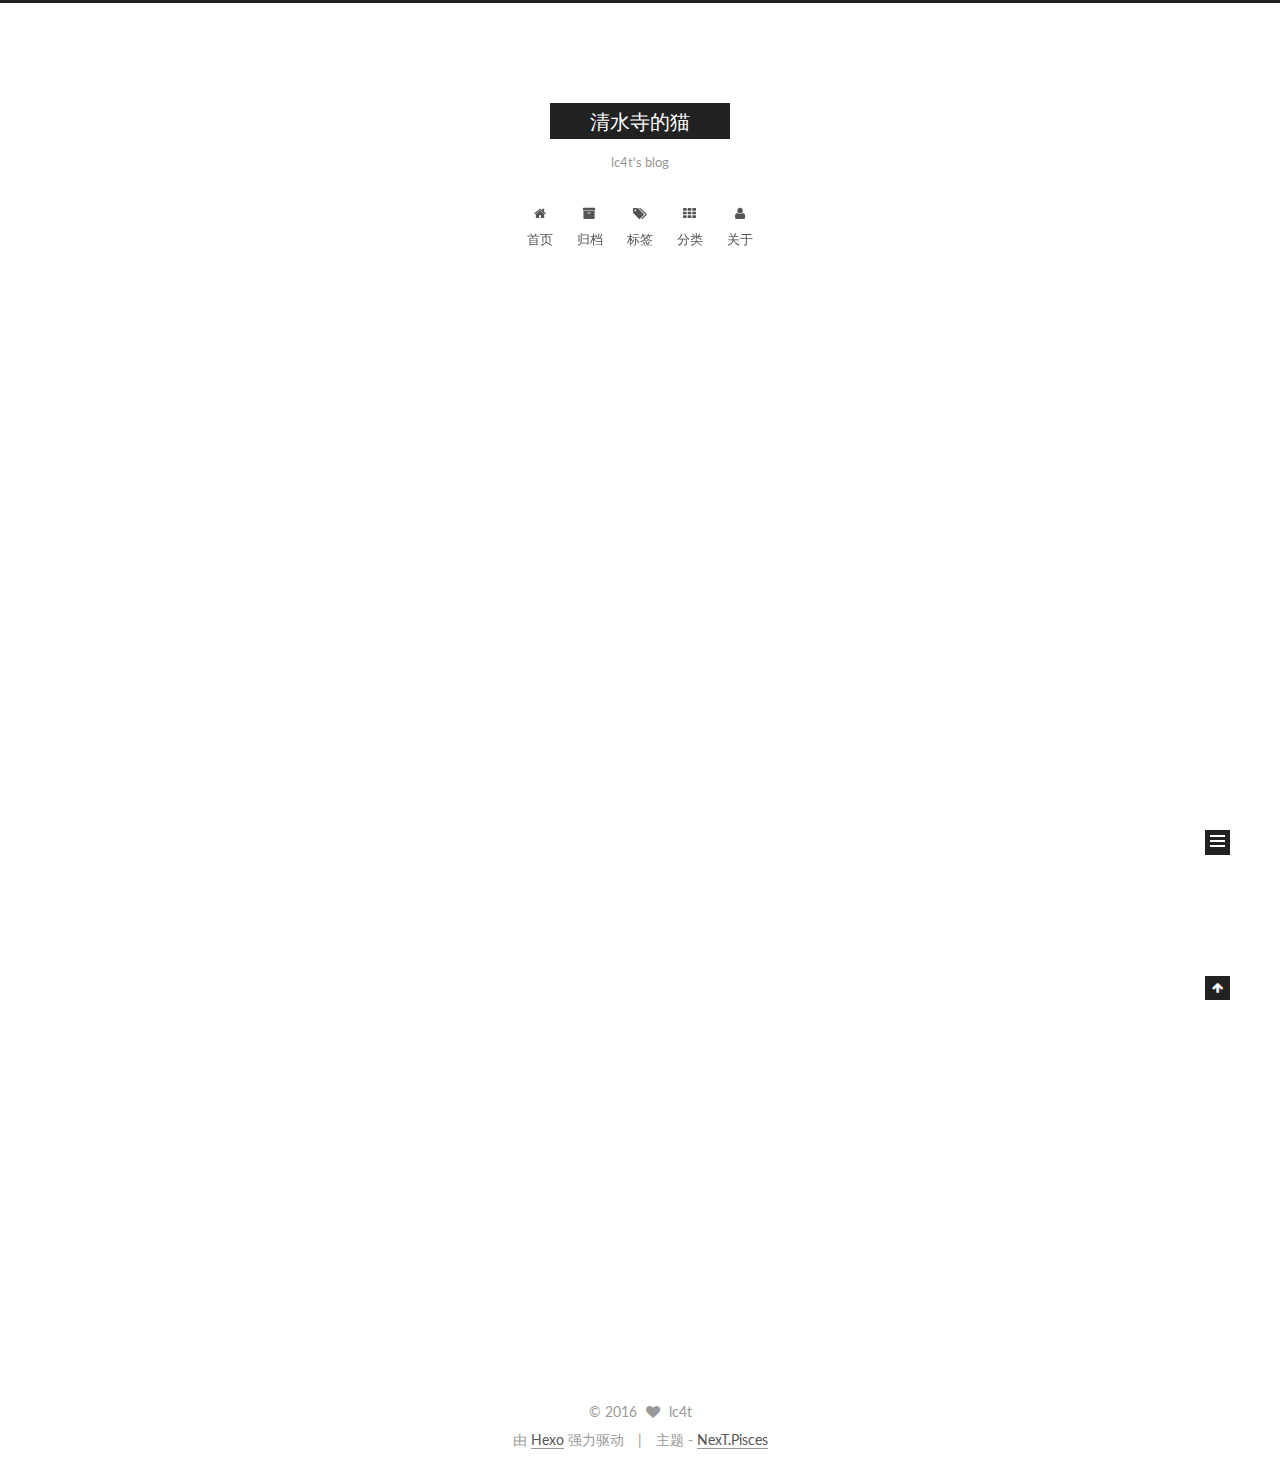
==== commit 14d84076: "Site updated: 2016-12-02 00:23:56" ====
--- a/index.html
+++ b/index.html
@@ -1,163 +1,350 @@
-<!DOCTYPE html>
-<html>
+<!doctype html>
+
+
+
+  
+
+
+<html class="theme-next pisces use-motion" lang="zh-Hans">
 <head>
-  <meta charset="utf-8">
-  
-  <meta name="renderer" content="webkit">
-  <meta http-equiv="X-UA-Compatible" content="IE=edge" >
-  <link rel="dns-prefetch" href="http://yoursite.com">
-  <title>Hexo</title>
-  <meta name="viewport" content="width=device-width, initial-scale=1, maximum-scale=1">
-  <meta property="og:type" content="website">
-<meta property="og:title" content="Hexo">
-<meta property="og:url" content="http://yoursite.com/index.html">
-<meta property="og:site_name" content="Hexo">
+  <meta charset="UTF-8"/>
+<meta http-equiv="X-UA-Compatible" content="IE=edge" />
+<meta name="viewport" content="width=device-width, initial-scale=1, maximum-scale=1"/>
+
+
+
+<meta http-equiv="Cache-Control" content="no-transform" />
+<meta http-equiv="Cache-Control" content="no-siteapp" />
+
+
+
+
+
+
+
+
+
+
+
+
+  
+  
+  <link href="/lib/fancybox/source/jquery.fancybox.css?v=2.1.5" rel="stylesheet" type="text/css" />
+
+
+
+
+  
+  
+  
+  
+
+  
+    
+    
+  
+
+  
+
+  
+
+  
+
+  
+
+  
+    
+    
+    <link href="//fonts.googleapis.com/css?family=Lato:300,300italic,400,400italic,700,700italic&subset=latin,latin-ext" rel="stylesheet" type="text/css">
+  
+
+
+
+
+
+
+<link href="/lib/font-awesome/css/font-awesome.min.css?v=4.6.2" rel="stylesheet" type="text/css" />
+
+<link href="/css/main.css?v=5.1.0" rel="stylesheet" type="text/css" />
+
+
+  <meta name="keywords" content="Hexo, NexT" />
+
+
+
+
+
+
+
+
+  <link rel="shortcut icon" type="image/x-icon" href="/favicon.ico?v=5.1.0" />
+
+
+
+
+
+
+<meta name="description" content="lc4t&apos;s blog">
+<meta property="og:type" content="website">
+<meta property="og:title" content="清水寺的猫">
+<meta property="og:url" content="https://lc4t.github.io/index.html">
+<meta property="og:site_name" content="清水寺的猫">
+<meta property="og:description" content="lc4t&apos;s blog">
 <meta name="twitter:card" content="summary">
-<meta name="twitter:title" content="Hexo">
-  
-    <link rel="alternative" href="/atom.xml" title="Hexo" type="application/atom+xml">
-  
-  
-    <link rel="icon" href="/favicon.png">
-  
-  <link rel="stylesheet" href="/main.css">
-  
-
+<meta name="twitter:title" content="清水寺的猫">
+<meta name="twitter:description" content="lc4t&apos;s blog">
+
+
+
+<script type="text/javascript" id="hexo.configurations">
+  var NexT = window.NexT || {};
+  var CONFIG = {
+    root: '/',
+    scheme: 'Pisces',
+    sidebar: {"position":"left","display":"post"},
+    fancybox: true,
+    motion: true,
+    duoshuo: {
+      userId: '0',
+      author: '博主'
+    },
+    algolia: {
+      applicationID: '',
+      apiKey: '',
+      indexName: '',
+      hits: {"per_page":10},
+      labels: {"input_placeholder":"Search for Posts","hits_empty":"We didn't find any results for the search: ${query}","hits_stats":"${hits} results found in ${time} ms"}
+    }
+  };
+</script>
+
+
+
+  <link rel="canonical" href="https://lc4t.github.io/"/>
+
+
+
+
+
+  <title> 清水寺的猫 </title>
 </head>
 
-<body>
-  <div id="container">
-    <div class="left-col">
-      <div class="overlay"></div>
-<div class="intrude-less">
-	<header id="header" class="inner">
-		<a href="/" class="profilepic">
-			
-			<img src="null" class="js-avatar">
-			
-		</a>
-
-		<hgroup>
-		  <h1 class="header-author"><a href="/">John Doe</a></h1>
-		</hgroup>
-
-		
-
-		<nav class="header-menu">
-			<ul>
-			
-				<li><a href="/">主页</a></li>
-	        
-				<li><a href="/tags/随笔">随笔</a></li>
-	        
-			</ul>
-		</nav>
-		<nav class="header-smart-menu">
-	        
-    		
-    			
-    			<a class="js-smart-menu" data-idx="0" href="javascript:void(0)">所有文章</a>
-    			
-    			
-            
-    			
-    			<a class="js-smart-menu" data-idx="1" href="javascript:void(0)">标签</a>
-    			
-    			
-            
-    			
-    			<a class="js-smart-menu" data-idx="2" href="javascript:void(0)">友链</a>
-    			
-    			
-            
-    			
-    			<a class="js-smart-menu" data-idx="3" href="javascript:void(0)">关于我</a>
-    			
-    			
-            
-		</nav>
-		<nav class="header-nav">
-			<div class="social">
-				
-					<a class="github" target="_blank" href="#" title="github"><i class="icon-github"></i></a>
-		        
-					<a class="weibo" target="_blank" href="#" title="weibo"><i class="icon-weibo"></i></a>
-		        
-					<a class="rss" target="_blank" href="#" title="rss"><i class="icon-rss"></i></a>
-		        
-					<a class="zhihu" target="_blank" href="#" title="zhihu"><i class="icon-zhihu"></i></a>
-		        
-			</div>
-		</nav>
-	</header>		
+<body itemscope itemtype="http://schema.org/WebPage" lang="zh-Hans">
+
+  
+
+
+
+
+
+
+
+
+
+
+  
+  
+    
+  
+
+  <div class="container one-collumn sidebar-position-left 
+   page-home 
+ ">
+    <div class="headband"></div>
+
+    <header id="header" class="header" itemscope itemtype="http://schema.org/WPHeader">
+      <div class="header-inner"><div class="site-meta ">
+  
+
+  <div class="custom-logo-site-title">
+    <a href="/"  class="brand" rel="start">
+      <span class="logo-line-before"><i></i></span>
+      <span class="site-title">清水寺的猫</span>
+      <span class="logo-line-after"><i></i></span>
+    </a>
+  </div>
+  <p class="site-subtitle">lc4t's blog</p>
 </div>
 
-    </div>
-    <div class="mid-col">
-      <nav id="mobile-nav">
-  	<div class="overlay">
-  		<div class="slider-trigger"><i class="icon-sort"></i></div>
-  		<h1 class="header-author js-mobile-header hide">John Doe</h1>
-  	</div>
-	<div class="intrude-less">
-		<header id="header" class="inner">
-			<div class="profilepic">
-				
-					<img src="null" class="js-avatar">
-				
-			</div>
-			<hgroup>
-			  <h1 class="header-author">John Doe</h1>
-			</hgroup>
-			
-			<nav class="header-menu">
-				<ul>
-				
-					<li><a href="/">主页</a></li>
-		        
-					<li><a href="/tags/随笔">随笔</a></li>
-		        
-				</ul>
-			</nav>
-			<nav class="header-nav">
-				<div class="social">
-					
-						<a class="github" target="_blank" href="#" title="github"><i class="icon-github"></i></a>
-			        
-						<a class="weibo" target="_blank" href="#" title="weibo"><i class="icon-weibo"></i></a>
-			        
-						<a class="rss" target="_blank" href="#" title="rss"><i class="icon-rss"></i></a>
-			        
-						<a class="zhihu" target="_blank" href="#" title="zhihu"><i class="icon-zhihu"></i></a>
-			        
-				</div>
-			</nav>
-		</header>				
-	</div>
+<div class="site-nav-toggle">
+  <button>
+    <span class="btn-bar"></span>
+    <span class="btn-bar"></span>
+    <span class="btn-bar"></span>
+  </button>
+</div>
+
+<nav class="site-nav">
+  
+
+  
+    <ul id="menu" class="menu">
+      
+        
+        <li class="menu-item menu-item-home">
+          <a href="/" rel="section">
+            
+              <i class="menu-item-icon fa fa-fw fa-home"></i> <br />
+            
+            首页
+          </a>
+        </li>
+      
+        
+        <li class="menu-item menu-item-archives">
+          <a href="/archives" rel="section">
+            
+              <i class="menu-item-icon fa fa-fw fa-archive"></i> <br />
+            
+            归档
+          </a>
+        </li>
+      
+        
+        <li class="menu-item menu-item-tags">
+          <a href="/tags" rel="section">
+            
+              <i class="menu-item-icon fa fa-fw fa-tags"></i> <br />
+            
+            标签
+          </a>
+        </li>
+      
+        
+        <li class="menu-item menu-item-categories">
+          <a href="/categories" rel="section">
+            
+              <i class="menu-item-icon fa fa-fw fa-th"></i> <br />
+            
+            分类
+          </a>
+        </li>
+      
+        
+        <li class="menu-item menu-item-about">
+          <a href="/about" rel="section">
+            
+              <i class="menu-item-icon fa fa-fw fa-user"></i> <br />
+            
+            关于
+          </a>
+        </li>
+      
+
+      
+    </ul>
+  
+
+  
 </nav>
 
-      <div class="body-wrap">
-        
-  
-    <article id="post-hello-world" class="article article-type-post" itemscope itemprop="blogPost">
-  <div class="article-inner">
-    
-      <header class="article-header">
-        
-  
-    <h1 itemprop="name">
-      <a class="article-title" href="/2016/12/01/hello-world/">Hello World</a>
-    </h1>
-  
-
-        <a href="/2016/12/01/hello-world/" class="archive-article-date">
-  	<time datetime="2016-11-30T16:43:18.000Z" itemprop="datePublished"><i class="icon-calendar icon"></i>2016-12-01</time>
-</a>
+
+
+ </div>
+    </header>
+
+    <main id="main" class="main">
+      <div class="main-inner">
+        <div class="content-wrap">
+          <div id="content" class="content">
+            
+  <section id="posts" class="posts-expand">
+    
+      
+
+  
+
+  
+  
+  
+
+  <article class="post post-type-normal " itemscope itemtype="http://schema.org/Article">
+  <link itemprop="mainEntityOfPage" href="https://lc4t.github.io/2016/12/01/hello-world/">
+
+  <span style="display:none" itemprop="author" itemscope itemtype="http://schema.org/Person">
+    <meta itemprop="name" content="lc4t">
+    <meta itemprop="description" content="">
+    <meta itemprop="image" content="https://lc4t.github.io/icon.png">
+  </span>
+
+  <span style="display:none" itemprop="publisher" itemscope itemtype="http://schema.org/Organization">
+    <meta itemprop="name" content="清水寺的猫">
+    <span style="display:none" itemprop="logo" itemscope itemtype="http://schema.org/ImageObject">
+      <img style="display:none;" itemprop="url image" alt="清水寺的猫" src="">
+    </span>
+  </span>
+
+    
+      <header class="post-header">
+
+        
+        
+          <h1 class="post-title" itemprop="name headline">
+            
+            
+              
+                
+                <a class="post-title-link" href="/2016/12/01/hello-world/" itemprop="url">
+                  Hello World
+                </a>
+              
+            
+          </h1>
+        
+
+        <div class="post-meta">
+          <span class="post-time">
+            
+              <span class="post-meta-item-icon">
+                <i class="fa fa-calendar-o"></i>
+              </span>
+              <span class="post-meta-item-text">发表于</span>
+              <time title="Post created" itemprop="dateCreated datePublished" datetime="2016-12-01T00:43:18+08:00">
+                2016-12-01
+              </time>
+            
+
+            
+
+            
+          </span>
+
+          
+
+          
+            
+              <span class="post-comments-count">
+                <span class="post-meta-divider">|</span>
+                <a href="/2016/12/01/hello-world/#comments" itemprop="discussionUrl">
+                  <span class="post-comments-count ds-thread-count" data-thread-key="2016/12/01/hello-world/" itemprop="commentCount"></span>
+                </a>
+              </span>
+            
+          
+
+          
+
+          
+          
+
+          
+
+          
+
+        </div>
       </header>
     
-    <div class="article-entry" itemprop="articleBody">
-      
-        <p>Welcome to <a href="https://hexo.io/" target="_blank" rel="external">Hexo</a>! This is your very first post. Check <a href="https://hexo.io/docs/" target="_blank" rel="external">documentation</a> for more info. If you get any problems when using Hexo, you can find the answer in <a href="https://hexo.io/docs/troubleshooting.html" target="_blank" rel="external">troubleshooting</a> or you can ask me on <a href="https://github.com/hexojs/hexo/issues" target="_blank" rel="external">GitHub</a>.</p>
+
+
+    <div class="post-body" itemprop="articleBody">
+
+      
+      
+
+      
+        
+          
+            <p>Welcome to <a href="https://hexo.io/" target="_blank" rel="external">Hexo</a>! This is your very first post. Check <a href="https://hexo.io/docs/" target="_blank" rel="external">documentation</a> for more info. If you get any problems when using Hexo, you can find the answer in <a href="https://hexo.io/docs/troubleshooting.html" target="_blank" rel="external">troubleshooting</a> or you can ask me on <a href="https://github.com/hexojs/hexo/issues" target="_blank" rel="external">GitHub</a>.</p>
 <h2 id="Quick-Start"><a href="#Quick-Start" class="headerlink" title="Quick Start"></a>Quick Start</h2><h3 id="Create-a-new-post"><a href="#Create-a-new-post" class="headerlink" title="Create a new post"></a>Create a new post</h3><figure class="highlight bash"><table><tr><td class="gutter"><pre><div class="line">1</div></pre></td><td class="code"><pre><div class="line">$ hexo new <span class="string">"My New Post"</span></div></pre></td></tr></table></figure>
 <p>More info: <a href="https://hexo.io/docs/writing.html" target="_blank" rel="external">Writing</a></p>
 <h3 id="Run-server"><a href="#Run-server" class="headerlink" title="Run server"></a>Run server</h3><figure class="highlight bash"><table><tr><td class="gutter"><pre><div class="line">1</div></pre></td><td class="code"><pre><div class="line">$ hexo server</div></pre></td></tr></table></figure>
@@ -167,198 +354,274 @@
 <h3 id="Deploy-to-remote-sites"><a href="#Deploy-to-remote-sites" class="headerlink" title="Deploy to remote sites"></a>Deploy to remote sites</h3><figure class="highlight bash"><table><tr><td class="gutter"><pre><div class="line">1</div></pre></td><td class="code"><pre><div class="line">$ hexo deploy</div></pre></td></tr></table></figure>
 <p>More info: <a href="https://hexo.io/docs/deployment.html" target="_blank" rel="external">Deployment</a></p>
 
-      
-
+          
+        
       
     </div>
-    <div class="article-info article-info-index">
-      
-      
-      
-
-      
-        <p class="article-more-link">
-          <a class="article-more-a" href="/2016/12/01/hello-world/#more">展开全文 >></a>
-        </p>
-      
-
-      
-      <div class="clearfix"></div>
+
+    <div>
+      
+    </div>
+
+    <div>
+      
+    </div>
+
+
+    <footer class="post-footer">
+      
+
+      
+
+      
+      
+        <div class="post-eof"></div>
+      
+    </footer>
+  </article>
+
+
+    
+  </section>
+
+  
+
+
+          </div>
+          
+
+
+          
+
+        </div>
+        
+          
+  
+  <div class="sidebar-toggle">
+    <div class="sidebar-toggle-line-wrap">
+      <span class="sidebar-toggle-line sidebar-toggle-line-first"></span>
+      <span class="sidebar-toggle-line sidebar-toggle-line-middle"></span>
+      <span class="sidebar-toggle-line sidebar-toggle-line-last"></span>
     </div>
   </div>
-</article>
-
-
-
-
-
-
-
-
-  
-  
-
-
+
+  <aside id="sidebar" class="sidebar">
+    <div class="sidebar-inner">
+
+      
+
+      
+
+      <section class="site-overview sidebar-panel sidebar-panel-active">
+        <div class="site-author motion-element" itemprop="author" itemscope itemtype="http://schema.org/Person">
+          <img class="site-author-image" itemprop="image"
+               src="https://lc4t.github.io/icon.png"
+               alt="lc4t" />
+          <p class="site-author-name" itemprop="name">lc4t</p>
+          <p class="site-description motion-element" itemprop="description">lc4t's blog</p>
+        </div>
+        <nav class="site-state motion-element">
+          <div class="site-state-item site-state-posts">
+            <a href="/archives">
+              <span class="site-state-item-count">1</span>
+              <span class="site-state-item-name">日志</span>
+            </a>
+          </div>
+
+          
+            <div class="site-state-item site-state-categories">
+              <a href="/categories">
+                <span class="site-state-item-count">5</span>
+                <span class="site-state-item-name">分类</span>
+              </a>
+            </div>
+          
+
+          
+            <div class="site-state-item site-state-tags">
+              <a href="/tags">
+                <span class="site-state-item-count">15</span>
+                <span class="site-state-item-name">标签</span>
+              </a>
+            </div>
+          
+
+        </nav>
+
+        
+
+        <div class="links-of-author motion-element">
+          
+        </div>
+
+        
+        
+
+        
+        
+
+        
+
+
+      </section>
+
+      
+
+    </div>
+  </aside>
+
+
+        
       </div>
-      <footer id="footer">
-  <div class="outer">
-    <div id="footer-info">
-    	<div class="footer-left">
-    		&copy; 2016 John Doe
-    	</div>
-      	<div class="footer-right">
-      		<a href="http://hexo.io/" target="_blank">Hexo</a>  Theme <a href="https://github.com/litten/hexo-theme-yilia" target="_blank">Yilia</a> by Litten
-      	</div>
+    </main>
+
+    <footer id="footer" class="footer">
+      <div class="footer-inner">
+        <div class="copyright" >
+  
+  &copy; 
+  <span itemprop="copyrightYear">2016</span>
+  <span class="with-love">
+    <i class="fa fa-heart"></i>
+  </span>
+  <span class="author" itemprop="copyrightHolder">lc4t</span>
+</div>
+
+
+<div class="powered-by">
+  由 <a class="theme-link" href="https://hexo.io">Hexo</a> 强力驱动
+</div>
+
+<div class="theme-info">
+  主题 -
+  <a class="theme-link" href="https://github.com/iissnan/hexo-theme-next">
+    NexT.Pisces
+  </a>
+</div>
+
+
+        
+
+        
+      </div>
+    </footer>
+
+    <div class="back-to-top">
+      <i class="fa fa-arrow-up"></i>
     </div>
   </div>
-</footer>
-    </div>
-    <script>
-	var yiliaConfig = {
-		mathjax: false,
-		animate: true,
-		isHome: true,
-		isPost: false,
-		isArchive: false,
-		isTag: false,
-		isCategory: false,
-		open_in_new: false,
-		root: "/",
-		innerArchive: true
-	}
+
+  
+
+<script type="text/javascript">
+  if (Object.prototype.toString.call(window.Promise) !== '[object Function]') {
+    window.Promise = null;
+  }
 </script>
 
-<script src="/./main.js"></script>
-
-
-    
-<div class="tools-col">
-  <ul class="btn-wrap">
-    
-      <li class="chose" data-hook="tools-section-all"><span class="text">全部</span><i class="icon-book"></i></li>
-    
-    
-      <li data-hook="tools-section-tag"><span class="text">标签</span><i class="icon-price-tags"></i></li>
-    
-    
-      <li data-hook="tools-section-friends"><span class="text">友链</span><i class="icon-link"></i></li>
-    
-    
-      <li data-hook="tools-section-me"><span class="text">我</span><i class="icon-smile"></i></li>
-    
-  </ul>
-  <div class="tools-wrap">
-    
-    	<section class="tools-section tools-section-all chose">
-    	</section>
-    
-
-    
-    	<section class="tools-section tools-section-tag">
-    			<div class="widget tagcloud" id="js-tagcloud">
-    				
-    			</div>
-    	</section>
-    
-
-    
-    	<section class="tools-section tools-section-friends">
-  		
-  			<div class="friends-wrap" id="js-friends">
-  			
-  	          <a target="_blank" class="main-nav-link switch-friends-link" href="http://localhost:4000/">友情链接1</a>
-  	        
-  	          <a target="_blank" class="main-nav-link switch-friends-link" href="http://localhost:4000/">友情链接2</a>
-  	        
-  	          <a target="_blank" class="main-nav-link switch-friends-link" href="http://localhost:4000/">友情链接3</a>
-  	        
-  	          <a target="_blank" class="main-nav-link switch-friends-link" href="http://localhost:4000/">友情链接4</a>
-  	        
-  	          <a target="_blank" class="main-nav-link switch-friends-link" href="http://localhost:4000/">友情链接5</a>
-  	        
-  	          <a target="_blank" class="main-nav-link switch-friends-link" href="http://localhost:4000/">友情链接6</a>
-  	        
-  	        </div>
-  		
-    	</section>
-    
-
-    
-    	<section class="tools-section tools-section-me">
-  	  	
-  	  		<div class="aboutme-wrap" id="js-aboutme">很惭愧&lt;br&gt;&lt;br&gt;只做了一点微小的工作&lt;br&gt;谢谢大家</div>
-  	  	
-    	</section>
-    
-  </div>
-  
-</div>
-    <!-- Root element of PhotoSwipe. Must have class pswp. -->
-<div class="pswp" tabindex="-1" role="dialog" aria-hidden="true">
-
-    <!-- Background of PhotoSwipe. 
-         It's a separate element as animating opacity is faster than rgba(). -->
-    <div class="pswp__bg"></div>
-
-    <!-- Slides wrapper with overflow:hidden. -->
-    <div class="pswp__scroll-wrap">
-
-        <!-- Container that holds slides. 
-            PhotoSwipe keeps only 3 of them in the DOM to save memory.
-            Don't modify these 3 pswp__item elements, data is added later on. -->
-        <div class="pswp__container">
-            <div class="pswp__item"></div>
-            <div class="pswp__item"></div>
-            <div class="pswp__item"></div>
-        </div>
-
-        <!-- Default (PhotoSwipeUI_Default) interface on top of sliding area. Can be changed. -->
-        <div class="pswp__ui pswp__ui--hidden">
-
-            <div class="pswp__top-bar">
-
-                <!--  Controls are self-explanatory. Order can be changed. -->
-
-                <div class="pswp__counter"></div>
-
-                <button class="pswp__button pswp__button--close" title="Close (Esc)"></button>
-
-                <button class="pswp__button pswp__button--share" style="display:none" title="Share"></button>
-
-                <button class="pswp__button pswp__button--fs" title="Toggle fullscreen"></button>
-
-                <button class="pswp__button pswp__button--zoom" title="Zoom in/out"></button>
-
-                <!-- Preloader demo http://codepen.io/dimsemenov/pen/yyBWoR -->
-                <!-- element will get class pswp__preloader--active when preloader is running -->
-                <div class="pswp__preloader">
-                    <div class="pswp__preloader__icn">
-                      <div class="pswp__preloader__cut">
-                        <div class="pswp__preloader__donut"></div>
-                      </div>
-                    </div>
-                </div>
-            </div>
-
-            <div class="pswp__share-modal pswp__share-modal--hidden pswp__single-tap">
-                <div class="pswp__share-tooltip"></div> 
-            </div>
-
-            <button class="pswp__button pswp__button--arrow--left" title="Previous (arrow left)">
-            </button>
-
-            <button class="pswp__button pswp__button--arrow--right" title="Next (arrow right)">
-            </button>
-
-            <div class="pswp__caption">
-                <div class="pswp__caption__center"></div>
-            </div>
-
-        </div>
-
-    </div>
-
-</div>
-  </div>
+
+
+
+
+
+
+
+
+  
+
+
+
+  
+  <script type="text/javascript" src="/lib/jquery/index.js?v=2.1.3"></script>
+
+  
+  <script type="text/javascript" src="/lib/fastclick/lib/fastclick.min.js?v=1.0.6"></script>
+
+  
+  <script type="text/javascript" src="/lib/jquery_lazyload/jquery.lazyload.js?v=1.9.7"></script>
+
+  
+  <script type="text/javascript" src="/lib/velocity/velocity.min.js?v=1.2.1"></script>
+
+  
+  <script type="text/javascript" src="/lib/velocity/velocity.ui.min.js?v=1.2.1"></script>
+
+  
+  <script type="text/javascript" src="/lib/fancybox/source/jquery.fancybox.pack.js?v=2.1.5"></script>
+
+
+  
+
+
+  <script type="text/javascript" src="/js/src/utils.js?v=5.1.0"></script>
+
+  <script type="text/javascript" src="/js/src/motion.js?v=5.1.0"></script>
+
+
+
+  
+  
+
+
+  <script type="text/javascript" src="/js/src/affix.js?v=5.1.0"></script>
+
+  <script type="text/javascript" src="/js/src/schemes/pisces.js?v=5.1.0"></script>
+
+
+
+  
+
+  
+
+
+  <script type="text/javascript" src="/js/src/bootstrap.js?v=5.1.0"></script>
+
+
+
+  
+
+  
+    
+  
+
+  <script type="text/javascript">
+    var duoshuoQuery = {short_name:"lc4t"};
+    (function() {
+      var ds = document.createElement('script');
+      ds.type = 'text/javascript';ds.async = true;
+      ds.id = 'duoshuo-script';
+      ds.src = (document.location.protocol == 'https:' ? 'https:' : 'http:') + '//static.duoshuo.com/embed.js';
+      ds.charset = 'UTF-8';
+      (document.getElementsByTagName('head')[0]
+      || document.getElementsByTagName('body')[0]).appendChild(ds);
+    })();
+  </script>
+
+  
+    
+    
+    <script src="/lib/ua-parser-js/dist/ua-parser.min.js?v=0.7.9"></script>
+    <script src="/js/src/hook-duoshuo.js"></script>
+  
+
+
+
+
+
+
+
+
+  
+  
+
+  
+
+  
+
+  
+
+  
+
+
 </body>
-</html>+</html>
--- a/css/main.css
+++ b/css/main.css
@@ -0,0 +1,2494 @@
+/* normalize.css v3.0.2 | MIT License | git.io/normalize */
+html {
+  font-family: sans-serif; /* 1 */
+  -ms-text-size-adjust: 100%; /* 2 */
+  -webkit-text-size-adjust: 100%; /* 2 */
+}
+body {
+  margin: 0;
+}
+article,
+aside,
+details,
+figcaption,
+figure,
+footer,
+header,
+hgroup,
+main,
+menu,
+nav,
+section,
+summary {
+  display: block;
+}
+audio,
+canvas,
+progress,
+video {
+  display: inline-block; /* 1 */
+  vertical-align: baseline; /* 2 */
+}
+audio:not([controls]) {
+  display: none;
+  height: 0;
+}
+[hidden],
+template {
+  display: none;
+}
+a {
+  background-color: transparent;
+}
+a:active,
+a:hover {
+  outline: 0;
+}
+abbr[title] {
+  border-bottom: 1px dotted;
+}
+b,
+strong {
+  font-weight: bold;
+}
+dfn {
+  font-style: italic;
+}
+h1 {
+  font-size: 2em;
+  margin: 0.67em 0;
+}
+mark {
+  background: #ff0;
+  color: #000;
+}
+small {
+  font-size: 80%;
+}
+sub,
+sup {
+  font-size: 75%;
+  line-height: 0;
+  position: relative;
+  vertical-align: baseline;
+}
+sup {
+  top: -0.5em;
+}
+sub {
+  bottom: -0.25em;
+}
+img {
+  border: 0;
+}
+svg:not(:root) {
+  overflow: hidden;
+}
+figure {
+  margin: 1em 40px;
+}
+hr {
+  -moz-box-sizing: content-box;
+  box-sizing: content-box;
+  height: 0;
+}
+pre {
+  overflow: auto;
+}
+code,
+kbd,
+pre,
+samp {
+  font-family: monospace, monospace;
+  font-size: 1em;
+}
+button,
+input,
+optgroup,
+select,
+textarea {
+  color: inherit; /* 1 */
+  font: inherit; /* 2 */
+  margin: 0; /* 3 */
+}
+button {
+  overflow: visible;
+}
+button,
+select {
+  text-transform: none;
+}
+button,
+html input[type="button"],
+input[type="reset"],
+input[type="submit"] {
+  -webkit-appearance: button; /* 2 */
+  cursor: pointer; /* 3 */
+}
+button[disabled],
+html input[disabled] {
+  cursor: default;
+}
+button::-moz-focus-inner,
+input::-moz-focus-inner {
+  border: 0;
+  padding: 0;
+}
+input {
+  line-height: normal;
+}
+input[type="checkbox"],
+input[type="radio"] {
+  box-sizing: border-box; /* 1 */
+  padding: 0; /* 2 */
+}
+input[type="number"]::-webkit-inner-spin-button,
+input[type="number"]::-webkit-outer-spin-button {
+  height: auto;
+}
+input[type="search"] {
+  -webkit-appearance: textfield; /* 1 */
+  -moz-box-sizing: content-box;
+  -webkit-box-sizing: content-box; /* 2 */
+  box-sizing: content-box;
+}
+input[type="search"]::-webkit-search-cancel-button,
+input[type="search"]::-webkit-search-decoration {
+  -webkit-appearance: none;
+}
+fieldset {
+  border: 1px solid #c0c0c0;
+  margin: 0 2px;
+  padding: 0.35em 0.625em 0.75em;
+}
+legend {
+  border: 0; /* 1 */
+  padding: 0; /* 2 */
+}
+textarea {
+  overflow: auto;
+}
+optgroup {
+  font-weight: bold;
+}
+table {
+  border-collapse: collapse;
+  border-spacing: 0;
+}
+td,
+th {
+  padding: 0;
+}
+::selection {
+  background: #262a30;
+  color: #fff;
+}
+body {
+  position: relative;
+  font-family: 'Lato', "PingFang SC", "Microsoft YaHei", sans-serif;
+  font-size: 14px;
+  line-height: 2;
+  color: #555;
+  background: #fff;
+}
+@media (max-width: 767px) {
+  body {
+    padding-right: 0 !important;
+  }
+}
+@media (min-width: 768px) and (max-width: 991px) {
+  body {
+    padding-right: 0 !important;
+  }
+}
+@media (min-width: 1600px) {
+  body {
+    font-size: 16px;
+  }
+}
+h1,
+h2,
+h3,
+h4,
+h5,
+h6 {
+  margin: 0;
+  padding: 0;
+  font-weight: bold;
+  line-height: 1.5;
+  font-family: 'Lato', "PingFang SC", "Microsoft YaHei", sans-serif;
+}
+h2,
+h3,
+h4,
+h5,
+h6 {
+  margin: 20px 0 15px;
+}
+h1 {
+  font-size: 22px;
+}
+@media (max-width: 767px) {
+  h1 {
+    font-size: 18px;
+  }
+}
+h2 {
+  font-size: 20px;
+}
+@media (max-width: 767px) {
+  h2 {
+    font-size: 16px;
+  }
+}
+h3 {
+  font-size: 18px;
+}
+@media (max-width: 767px) {
+  h3 {
+    font-size: 14px;
+  }
+}
+h4 {
+  font-size: 16px;
+}
+@media (max-width: 767px) {
+  h4 {
+    font-size: 12px;
+  }
+}
+h5 {
+  font-size: 14px;
+}
+@media (max-width: 767px) {
+  h5 {
+    font-size: 10px;
+  }
+}
+h6 {
+  font-size: 12px;
+}
+@media (max-width: 767px) {
+  h6 {
+    font-size: 8px;
+  }
+}
+p {
+  margin: 0 0 25px 0;
+}
+a {
+  color: #555;
+  text-decoration: none;
+  border-bottom: 1px solid #999;
+  word-wrap: break-word;
+}
+a:hover {
+  color: #222;
+  border-bottom-color: #222;
+}
+ul {
+  list-style: none;
+}
+blockquote {
+  margin: 0;
+  padding: 0;
+}
+img {
+  display: block;
+  margin: auto;
+  max-width: 100%;
+  height: auto;
+}
+hr {
+  margin: 40px 0;
+  height: 3px;
+  border: none;
+  background-color: #ddd;
+  background-image: repeating-linear-gradient(-45deg, #fff, #fff 4px, transparent 4px, transparent 8px);
+}
+blockquote {
+  padding: 0 15px;
+  color: #666;
+  border-left: 4px solid #ddd;
+}
+blockquote cite::before {
+  content: "-";
+  padding: 0 5px;
+}
+dt {
+  font-weight: 700;
+}
+dd {
+  margin: 0;
+  padding: 0;
+}
+.text-left {
+  text-align: left;
+}
+.text-center {
+  text-align: center;
+}
+.text-right {
+  text-align: right;
+}
+.text-justify {
+  text-align: justify;
+}
+.text-nowrap {
+  white-space: nowrap;
+}
+.text-lowercase {
+  text-transform: lowercase;
+}
+.text-uppercase {
+  text-transform: uppercase;
+}
+.text-capitalize {
+  text-transform: capitalize;
+}
+.center-block {
+  display: block;
+  margin-left: auto;
+  margin-right: auto;
+}
+.clearfix:before,
+.clearfix:after {
+  content: " ";
+  display: table;
+}
+.clearfix:after {
+  clear: both;
+}
+.pullquote {
+  width: 45%;
+}
+.pullquote.left {
+  float: left;
+  margin-left: 5px;
+  margin-right: 10px;
+}
+.pullquote.right {
+  float: right;
+  margin-left: 10px;
+  margin-right: 5px;
+}
+.affix.affix.affix {
+  position: fixed;
+}
+.translation {
+  margin-top: -20px;
+  font-size: 14px;
+  color: #999;
+}
+.scrollbar-measure {
+  width: 100px;
+  height: 100px;
+  overflow: scroll;
+  position: absolute;
+  top: -9999px;
+}
+.use-motion .motion-element {
+  opacity: 0;
+}
+#local-search-input {
+  padding: 3px;
+  border: none;
+  text-indent: 14px;
+  border-radius: 0;
+  width: 140px;
+  outline: none;
+  border-bottom: 1px solid #999;
+  background: inherit;
+  opacity: 0.5;
+}
+#local-search-input:focus {
+  opacity: 1;
+}
+.search-icon {
+  position: absolute;
+  top: 9px;
+}
+table {
+  margin: 20px 0;
+  width: 100%;
+  border-collapse: collapse;
+  border-spacing: 0;
+  border: 1px solid #ddd;
+  font-size: 14px;
+  table-layout: fixed;
+  word-wrap: break-all;
+}
+table>tbody>tr:nth-of-type(odd) {
+  background-color: #f9f9f9;
+}
+table>tbody>tr:hover {
+  background-color: #f5f5f5;
+}
+caption,
+th,
+td {
+  padding: 8px;
+  text-align: left;
+  vertical-align: middle;
+  font-weight: normal;
+}
+th,
+td {
+  border-bottom: 3px solid #ddd;
+  border-right: 1px solid #eee;
+}
+th {
+  padding-bottom: 10px;
+  font-weight: 700;
+}
+td {
+  border-bottom-width: 1px;
+}
+html,
+body {
+  height: 100%;
+}
+.container {
+  position: relative;
+  min-height: 100%;
+}
+.header-inner {
+  margin: 0 auto;
+  padding: 100px 0 70px;
+  width: 700px;
+}
+@media (min-width: 1600px) {
+  .container .header-inner {
+    width: 900px;
+  }
+}
+.main {
+  padding-bottom: 150px;
+}
+.main-inner {
+  margin: 0 auto;
+  width: 700px;
+}
+@media (min-width: 1600px) {
+  .container .main-inner {
+    width: 900px;
+  }
+}
+.footer {
+  position: absolute;
+  left: 0;
+  bottom: 0;
+  width: 100%;
+  min-height: 50px;
+}
+.footer-inner {
+  box-sizing: border-box;
+  margin: 20px auto;
+  width: 700px;
+}
+@media (min-width: 1600px) {
+  .container .footer-inner {
+    width: 900px;
+  }
+}
+pre,
+.highlight {
+  overflow: auto;
+  margin: 20px 0;
+  padding: 0;
+  font-size: 13px;
+  color: #4d4d4c;
+  background: #f7f7f7;
+  line-height: 1.6;
+}
+pre,
+code {
+  font-family: consolas, Menlo, "PingFang SC", "Microsoft YaHei", monospace;
+}
+code {
+  padding: 2px 4px;
+  word-wrap: break-word;
+  color: #4d4d4c;
+  background: #f7f7f7;
+  border-radius: 3px;
+  font-size: 13px;
+}
+pre code {
+  padding: 0;
+  color: #4d4d4c;
+  background: none;
+  text-shadow: none;
+}
+.highlight {
+  border-radius: 1px;
+}
+.highlight pre {
+  border: none;
+  margin: 0;
+  padding: 10px 0;
+}
+.highlight table {
+  margin: 0;
+  width: auto;
+  border: none;
+}
+.highlight td {
+  border: none;
+  padding: 0;
+}
+.highlight figcaption {
+  font-size: 1em;
+  color: #4d4d4c;
+  line-height: 1em;
+  margin-bottom: 1em;
+}
+.highlight figcaption:before,
+.highlight figcaption:after {
+  content: " ";
+  display: table;
+}
+.highlight figcaption:after {
+  clear: both;
+}
+.highlight figcaption a {
+  float: right;
+  color: #4d4d4c;
+}
+.highlight figcaption a:hover {
+  border-bottom-color: #4d4d4c;
+}
+.highlight .gutter pre {
+  padding-left: 10px;
+  padding-right: 10px;
+  color: #869194;
+  text-align: right;
+  background-color: #eff2f3;
+}
+.highlight .code pre {
+  padding-left: 10px;
+  padding-right: 10px;
+  background-color: #f7f7f7;
+}
+.highlight .line {
+  height: 20px;
+}
+.gutter {
+  -webkit-user-select: none;
+  -moz-user-select: none;
+  -ms-user-select: none;
+  user-select: none;
+}
+.gist table {
+  width: auto;
+}
+.gist table td {
+  border: none;
+}
+pre .deletion {
+  background: #fdd;
+}
+pre .addition {
+  background: #dfd;
+}
+pre .meta {
+  color: #8959a8;
+}
+pre .comment {
+  color: #8e908c;
+}
+pre .variable,
+pre .attribute,
+pre .tag,
+pre .regexp,
+pre .ruby .constant,
+pre .xml .tag .title,
+pre .xml .pi,
+pre .xml .doctype,
+pre .html .doctype,
+pre .css .id,
+pre .css .class,
+pre .css .pseudo {
+  color: #c82829;
+}
+pre .number,
+pre .preprocessor,
+pre .built_in,
+pre .literal,
+pre .params,
+pre .constant,
+pre .command {
+  color: #f5871f;
+}
+pre .ruby .class .title,
+pre .css .rules .attribute,
+pre .string,
+pre .value,
+pre .inheritance,
+pre .header,
+pre .ruby .symbol,
+pre .xml .cdata,
+pre .special,
+pre .number,
+pre .formula {
+  color: #718c00;
+}
+pre .title,
+pre .css .hexcolor {
+  color: #3e999f;
+}
+pre .function,
+pre .python .decorator,
+pre .python .title,
+pre .ruby .function .title,
+pre .ruby .title .keyword,
+pre .perl .sub,
+pre .javascript .title,
+pre .coffeescript .title {
+  color: #4271ae;
+}
+pre .keyword,
+pre .javascript .function {
+  color: #8959a8;
+}
+.full-image.full-image.full-image {
+  border: none;
+  max-width: 100%;
+  width: auto;
+  margin: 20px auto;
+}
+@media (min-width: 992px) {
+  .full-image.full-image.full-image {
+    max-width: none;
+    width: 126%;
+    margin: 0 -13%;
+  }
+}
+.blockquote-center,
+.page-home .post-type-quote blockquote,
+.page-post-detail .post-type-quote blockquote {
+  position: relative;
+  margin: 40px 0;
+  padding: 0;
+  border-left: none;
+  text-align: center;
+}
+.blockquote-center::before,
+.page-home .post-type-quote blockquote::before,
+.page-post-detail .post-type-quote blockquote::before,
+.blockquote-center::after,
+.page-home .post-type-quote blockquote::after,
+.page-post-detail .post-type-quote blockquote::after {
+  position: absolute;
+  content: ' ';
+  display: block;
+  width: 100%;
+  height: 24px;
+  opacity: 0.2;
+  background-repeat: no-repeat;
+  background-position: 0 -6px;
+  background-size: 22px 22px;
+}
+.blockquote-center::before,
+.page-home .post-type-quote blockquote::before,
+.page-post-detail .post-type-quote blockquote::before {
+  top: -20px;
+  background-image: url("../images/quote-l.svg");
+  border-top: 1px solid #ccc;
+}
+.blockquote-center::after,
+.page-home .post-type-quote blockquote::after,
+.page-post-detail .post-type-quote blockquote::after {
+  bottom: -20px;
+  background-image: url("../images/quote-r.svg");
+  border-bottom: 1px solid #ccc;
+  background-position: 100% 8px;
+}
+.blockquote-center p,
+.page-home .post-type-quote blockquote p,
+.page-post-detail .post-type-quote blockquote p,
+.blockquote-center div,
+.page-home .post-type-quote blockquote div,
+.page-post-detail .post-type-quote blockquote div {
+  text-align: center;
+}
+.post .post-body .group-picture img {
+  box-sizing: border-box;
+  padding: 0 3px;
+  border: none;
+}
+.post .group-picture-row {
+  overflow: hidden;
+  margin-top: 6px;
+}
+.post .group-picture-row:first-child {
+  margin-top: 0;
+}
+.post .group-picture-column {
+  float: left;
+}
+.page-post-detail .post-body .group-picture-column {
+  float: none;
+  margin-top: 10px;
+  width: auto !important;
+}
+.page-post-detail .post-body .group-picture-column img {
+  margin: 0 auto;
+}
+.page-archive .group-picture-container {
+  overflow: hidden;
+}
+.page-archive .group-picture-row {
+  float: left;
+}
+.page-archive .group-picture-row:first-child {
+  margin-top: 6px;
+}
+.page-archive .group-picture-column {
+  max-width: 150px;
+  max-height: 150px;
+}
+.note {
+  padding: 20px;
+  margin: 20px 0;
+  border: 1px solid #eee;
+  border-left-width: 5px;
+  border-radius: 3px;
+}
+.note h2,
+.note h3,
+.note h4,
+.note h5,
+.note h6 {
+  margin-top: 0;
+  margin-bottom: 5px;
+}
+.note p:last-child {
+  margin-bottom: 0;
+}
+.note code {
+  border-radius: 3px;
+}
+.note+.note {
+  margin-top: -5px;
+}
+.default {
+  border-left-color: #777;
+}
+.default h2,
+.default h3,
+.default h4,
+.default h5,
+.default h6 {
+  color: #777;
+}
+.primary {
+  border-left-color: #428bca;
+}
+.primary h2,
+.primary h3,
+.primary h4,
+.primary h5,
+.primary h6 {
+  color: #428bca;
+}
+.success {
+  border-left-color: #5cb85c;
+}
+.success h2,
+.success h3,
+.success h4,
+.success h5,
+.success h6 {
+  color: #5cb85c;
+}
+.danger {
+  border-left-color: #d9534f;
+}
+.danger h2,
+.danger h3,
+.danger h4,
+.danger h5,
+.danger h6 {
+  color: #d9534f;
+}
+.warning {
+  border-left-color: #f0ad4e;
+}
+.warning h2,
+.warning h3,
+.warning h4,
+.warning h5,
+.warning h6 {
+  color: #f0ad4e;
+}
+.info {
+  border-left-color: #5bc0de;
+}
+.info h2,
+.info h3,
+.info h4,
+.info h5,
+.info h6 {
+  color: #5bc0de;
+}
+.btn {
+  display: inline-block;
+  padding: 0 20px;
+  font-size: 14px;
+  color: #fff;
+  background: #222;
+  border: 2px solid #222;
+  text-decoration: none;
+  border-radius: 0;
+  transition-property: background-color;
+  transition-duration: 0.2s;
+  transition-timing-function: ease-in-out;
+  transition-delay: 0s;
+}
+.btn:hover,
+.post-more-link .btn:hover {
+  border-color: #222;
+  color: #222;
+  background: #fff;
+}
+.btn-bar {
+  display: block;
+  width: 22px;
+  height: 2px;
+  background: #555;
+  border-radius: 1px;
+}
+.btn-bar+.btn-bar {
+  margin-top: 4px;
+}
+.pagination {
+  margin: 120px 0 40px;
+  text-align: center;
+  border-top: 1px solid #eee;
+}
+.page-number-basic,
+.pagination .prev,
+.pagination .next,
+.pagination .page-number,
+.pagination .space {
+  display: inline-block;
+  position: relative;
+  top: -1px;
+  margin: 0 10px;
+  padding: 0 10px;
+  line-height: 30px;
+}
+@media (max-width: 767px) {
+  .page-number-basic,
+  .pagination .prev,
+  .pagination .next,
+  .pagination .page-number,
+  .pagination .space {
+    margin: 0 5px;
+  }
+}
+.pagination .prev,
+.pagination .next,
+.pagination .page-number {
+  border-bottom: 0;
+  border-top: 1px solid #eee;
+  transition-property: border-color;
+  transition-duration: 0.2s;
+  transition-timing-function: ease-in-out;
+  transition-delay: 0s;
+}
+.pagination .prev:hover,
+.pagination .next:hover,
+.pagination .page-number:hover {
+  border-top-color: #222;
+}
+.pagination .space {
+  padding: 0;
+  margin: 0;
+}
+.pagination .prev {
+  margin-left: 0;
+}
+.pagination .next {
+  margin-right: 0;
+}
+.pagination .page-number.current {
+  color: #fff;
+  background: #ccc;
+  border-top-color: #ccc;
+}
+@media (max-width: 767px) {
+  .pagination {
+    border-top: none;
+  }
+  .pagination .prev,
+  .pagination .next,
+  .pagination .page-number {
+    margin-bottom: 10px;
+    border-top: 0;
+    border-bottom: 1px solid #eee;
+  }
+  .pagination .prev:hover,
+  .pagination .next:hover,
+  .pagination .page-number:hover {
+    border-bottom-color: #222;
+  }
+}
+.comments {
+  margin: 60px 20px 0;
+}
+.tag-cloud {
+  text-align: center;
+}
+.tag-cloud a {
+  display: inline-block;
+  margin: 10px;
+}
+.back-to-top {
+  box-sizing: border-box;
+  position: fixed;
+  bottom: -100px;
+  right: 50px;
+  z-index: 1050;
+  padding: 0 6px;
+  width: 25px;
+  background: #222;
+  font-size: 12px;
+  opacity: 1;
+  color: #fff;
+  cursor: pointer;
+  text-align: center;
+  -webkit-transform: translateZ(0);
+  transition-property: bottom;
+  transition-duration: 0.2s;
+  transition-timing-function: ease-in-out;
+  transition-delay: 0s;
+}
+@media (max-width: 767px) {
+  .back-to-top {
+    display: none;
+  }
+}
+@media (min-width: 768px) and (max-width: 991px) {
+  .back-to-top {
+    display: none;
+  }
+}
+.back-to-top.back-to-top-on {
+  bottom: 19px;
+}
+.header {
+  background: #fff;
+}
+.header-inner {
+  position: relative;
+}
+.headband {
+  height: 3px;
+  background: #222;
+}
+.site-meta {
+  margin: 0;
+  text-align: center;
+}
+@media (max-width: 767px) {
+  .site-meta {
+    text-align: center;
+  }
+}
+.brand {
+  position: relative;
+  display: inline-block;
+  padding: 0 40px;
+  color: #fff;
+  background: #222;
+  border-bottom: none;
+}
+.brand:hover {
+  color: #fff;
+}
+.logo {
+  display: inline-block;
+  margin-right: 5px;
+  line-height: 36px;
+  vertical-align: top;
+}
+.site-title {
+  display: inline-block;
+  vertical-align: top;
+  line-height: 36px;
+  font-size: 20px;
+  font-weight: normal;
+  font-family: 'Lato', "PingFang SC", "Microsoft YaHei", sans-serif;
+}
+.site-subtitle {
+  margin-top: 10px;
+  font-size: 13px;
+  color: #999;
+}
+.use-motion .brand {
+  opacity: 0;
+}
+.use-motion .logo,
+.use-motion .site-title,
+.use-motion .site-subtitle {
+  opacity: 0;
+  position: relative;
+  top: -10px;
+}
+.site-nav-toggle {
+  display: none;
+  position: absolute;
+  top: 10px;
+  left: 10px;
+}
+@media (max-width: 767px) {
+  .site-nav-toggle {
+    display: block;
+  }
+}
+.site-nav-toggle button {
+  margin-top: 2px;
+  padding: 9px 10px;
+  background: transparent;
+  border: none;
+}
+@media (max-width: 767px) {
+  .site-nav {
+    display: none;
+    margin: 0 -10px;
+    padding: 0 10px;
+    clear: both;
+    border-top: 1px solid #ddd;
+  }
+}
+@media (min-width: 768px) and (max-width: 991px) {
+  .site-nav {
+    display: block !important;
+  }
+}
+@media (min-width: 992px) {
+  .site-nav {
+    display: block !important;
+  }
+}
+.menu {
+  margin-top: 20px;
+  padding-left: 0;
+  text-align: center;
+}
+.menu .menu-item {
+  display: inline-block;
+  margin: 0 10px;
+}
+@media screen and (max-width: 767px) {
+  .menu .menu-item {
+    margin-top: 10px;
+  }
+}
+.menu .menu-item a {
+  display: block;
+  font-size: 13px;
+  text-transform: capitalize;
+  line-height: inherit;
+  border-bottom: 1px solid transparent;
+  transition-property: border-color;
+  transition-duration: 0.2s;
+  transition-timing-function: ease-in-out;
+  transition-delay: 0s;
+}
+.menu .menu-item a:hover {
+  border-bottom-color: #222;
+}
+.menu .menu-item .fa {
+  margin-right: 5px;
+}
+.use-motion .menu-item {
+  opacity: 0;
+}
+.post-body {
+  font-family: 'Lato', "PingFang SC", "Microsoft YaHei", sans-serif;
+}
+@media (max-width: 767px) {
+  .post-body {
+    word-break: break-word;
+  }
+}
+.post-body .fancybox img {
+  display: block !important;
+  margin: 0 auto;
+  cursor: pointer;
+  cursor: zoom-in;
+  cursor: -webkit-zoom-in;
+}
+.post-body .image-caption,
+.post-body .figure .caption {
+  margin: 10px auto 15px;
+  text-align: center;
+  font-size: 14px;
+  color: #999;
+  font-weight: bold;
+  line-height: 1;
+}
+.post-sticky-flag {
+  display: inline-block;
+  font-size: 16px;
+  -ms-transform: rotate(30deg);
+  -webkit-transform: rotate(30deg);
+  -moz-transform: rotate(30deg);
+  -ms-transform: rotate(30deg);
+  -o-transform: rotate(30deg);
+  transform: rotate(30deg);
+}
+.posts-expand {
+  padding-top: 40px;
+}
+@media (max-width: 767px) {
+  .posts-expand {
+    margin: 0 20px;
+  }
+  .post-body pre,
+  .post-body .highlight {
+    padding: 10px;
+  }
+  .post-body pre .gutter pre,
+  .post-body .highlight .gutter pre {
+    padding-right: 10px;
+  }
+}
+@media (min-width: 992px) {
+  .posts-expand .post-body {
+    text-align: justify;
+  }
+}
+.posts-expand .post-body h2,
+.posts-expand .post-body h3,
+.posts-expand .post-body h4,
+.posts-expand .post-body h5,
+.posts-expand .post-body h6 {
+  padding-top: 10px;
+}
+.posts-expand .post-body h2 .header-anchor,
+.posts-expand .post-body h3 .header-anchor,
+.posts-expand .post-body h4 .header-anchor,
+.posts-expand .post-body h5 .header-anchor,
+.posts-expand .post-body h6 .header-anchor {
+  float: right;
+  margin-left: 10px;
+  color: #ccc;
+  border-bottom-style: none;
+  visibility: hidden;
+}
+.posts-expand .post-body h2 .header-anchor:hover,
+.posts-expand .post-body h3 .header-anchor:hover,
+.posts-expand .post-body h4 .header-anchor:hover,
+.posts-expand .post-body h5 .header-anchor:hover,
+.posts-expand .post-body h6 .header-anchor:hover {
+  color: inherit;
+}
+.posts-expand .post-body h2:hover .header-anchor,
+.posts-expand .post-body h3:hover .header-anchor,
+.posts-expand .post-body h4:hover .header-anchor,
+.posts-expand .post-body h5:hover .header-anchor,
+.posts-expand .post-body h6:hover .header-anchor {
+  visibility: visible;
+}
+.posts-expand .post-body ul li {
+  list-style: circle;
+}
+.posts-expand .post-body img {
+  box-sizing: border-box;
+  margin: auto;
+  padding: 3px;
+  border: 1px solid #ddd;
+}
+.posts-expand .fancybox img {
+  margin: 0 auto;
+}
+@media (max-width: 767px) {
+  .posts-collapse {
+    margin: 0 20px;
+  }
+  .posts-collapse .post-title,
+  .posts-collapse .post-meta {
+    display: block;
+    width: auto;
+    text-align: left;
+  }
+}
+.posts-collapse {
+  position: relative;
+  z-index: 1010;
+  margin-left: 55px;
+}
+.posts-collapse::after {
+  content: " ";
+  position: absolute;
+  top: 20px;
+  left: 0;
+  margin-left: -2px;
+  width: 4px;
+  height: 100%;
+  background: #f5f5f5;
+  z-index: -1;
+}
+@media (max-width: 767px) {
+  .posts-collapse {
+    margin: 0 20px;
+  }
+}
+.posts-collapse .collection-title {
+  position: relative;
+  margin: 60px 0;
+}
+.posts-collapse .collection-title h2 {
+  margin-left: 20px;
+}
+.posts-collapse .collection-title small {
+  color: #bbb;
+}
+.posts-collapse .collection-title::before {
+  content: " ";
+  position: absolute;
+  left: 0;
+  top: 50%;
+  margin-left: -4px;
+  margin-top: -4px;
+  width: 8px;
+  height: 8px;
+  background: #bbb;
+  border-radius: 50%;
+}
+.posts-collapse .post {
+  margin: 30px 0;
+}
+.posts-collapse .post-header {
+  position: relative;
+  transition-duration: 0.2s;
+  transition-timing-function: ease-in-out;
+  transition-delay: 0s;
+  transition-property: border;
+  border-bottom: 1px dashed #ccc;
+}
+.posts-collapse .post-header::before {
+  content: " ";
+  position: absolute;
+  left: 0;
+  top: 12px;
+  width: 6px;
+  height: 6px;
+  margin-left: -4px;
+  background: #bbb;
+  border-radius: 50%;
+  border: 1px solid #fff;
+  transition-duration: 0.2s;
+  transition-timing-function: ease-in-out;
+  transition-delay: 0s;
+  transition-property: background;
+}
+.posts-collapse .post-header:hover {
+  border-bottom-color: #666;
+}
+.posts-collapse .post-header:hover::before {
+  background: #222;
+}
+.posts-collapse .post-meta {
+  position: absolute;
+  font-size: 12px;
+  left: 20px;
+  top: 5px;
+}
+.posts-collapse .post-comments-count {
+  display: none;
+}
+.posts-collapse .post-title {
+  margin-left: 60px;
+  font-size: 16px;
+  font-weight: normal;
+  line-height: inherit;
+}
+.posts-collapse .post-title::after {
+  margin-left: 3px;
+  opacity: 0.6;
+}
+.posts-collapse .post-title a {
+  color: #666;
+  border-bottom: none;
+}
+.page-home .post-type-quote .post-header,
+.page-post-detail .post-type-quote .post-header,
+.page-home .post-type-quote .post-tags,
+.page-post-detail .post-type-quote .post-tags {
+  display: none;
+}
+.posts-expand .post-title {
+  font-size: 26px;
+  text-align: center;
+  word-break: break-word;
+  font-weight: 400;
+}
+@media (max-width: 767px) {
+  .posts-expand .post-title {
+    font-size: 22px;
+  }
+}
+.posts-expand .post-title-link {
+  display: inline-block;
+  position: relative;
+  color: #555;
+  border-bottom: none;
+  line-height: 1.2;
+  vertical-align: top;
+}
+.posts-expand .post-title-link::before {
+  content: "";
+  position: absolute;
+  width: 100%;
+  height: 2px;
+  bottom: 0;
+  left: 0;
+  background-color: #000;
+  visibility: hidden;
+  -webkit-transform: scaleX(0);
+  -moz-transform: scaleX(0);
+  -ms-transform: scaleX(0);
+  -o-transform: scaleX(0);
+  transform: scaleX(0);
+  transition-duration: 0.2s;
+  transition-timing-function: ease-in-out;
+  transition-delay: 0s;
+}
+.posts-expand .post-title-link:hover::before {
+  visibility: visible;
+  -webkit-transform: scaleX(1);
+  -moz-transform: scaleX(1);
+  -ms-transform: scaleX(1);
+  -o-transform: scaleX(1);
+  transform: scaleX(1);
+}
+.posts-expand .post-title-link .fa {
+  font-size: 16px;
+}
+.posts-expand .post-meta {
+  margin: 3px 0 60px 0;
+  color: #999;
+  font-family: 'Lato', "PingFang SC", "Microsoft YaHei", sans-serif;
+  font-size: 12px;
+  text-align: center;
+}
+.posts-expand .post-meta .post-category-list {
+  display: inline-block;
+  margin: 0;
+  padding: 3px;
+}
+.posts-expand .post-meta .post-category-list-link {
+  color: #999;
+}
+.posts-expand .post-meta .post-description {
+  font-size: 14px;
+  margin-top: 2px;
+}
+.post-meta-divider {
+  margin: 0 0.5em;
+}
+.post-meta-item-icon {
+  display: none;
+  margin-right: 3px;
+}
+@media (min-width: 768px) and (max-width: 991px) {
+  .post-meta-item-icon {
+    display: inline-block;
+  }
+}
+@media (max-width: 767px) {
+  .post-meta-item-icon {
+    display: inline-block;
+  }
+}
+@media (min-width: 768px) and (max-width: 991px) {
+  .post-meta-item-text {
+    display: none;
+  }
+}
+@media (max-width: 767px) {
+  .post-meta-item-text {
+    display: none;
+  }
+}
+@media (max-width: 767px) {
+  .posts-expand .post-comments-count {
+    display: none;
+  }
+}
+.post-more-link {
+  margin-top: 50px;
+}
+.post-more-link .btn {
+  color: #fff;
+  font-size: 14px;
+  background: #222;
+  border-radius: 0;
+  line-height: 2;
+}
+.posts-expand .post-tags {
+  margin-top: 40px;
+  text-align: center;
+}
+.posts-expand .post-tags a {
+  display: inline-block;
+  margin-right: 10px;
+  font-size: 13px;
+}
+.post-nav {
+  display: table;
+  margin-top: 60px;
+  width: 100%;
+  border-top: 1px solid #eee;
+}
+.post-nav-divider {
+  display: table-cell;
+  width: 10%;
+}
+.post-nav-item {
+  display: table-cell;
+  padding: 10px 0 0 0;
+  width: 45%;
+  vertical-align: top;
+}
+.post-nav-item a {
+  position: relative;
+  display: block;
+  line-height: 25px;
+  font-size: 14px;
+  color: #555;
+  border-bottom: none;
+}
+.post-nav-item a:hover {
+  color: #222;
+  border-bottom: none;
+}
+.post-nav-item a:active {
+  top: 2px;
+}
+.post-nav-item .fa {
+  position: absolute;
+  top: 8px;
+  left: 0;
+  font-size: 12px;
+}
+.post-nav-next a {
+  padding-left: 15px;
+}
+.post-nav-prev {
+  text-align: right;
+}
+.post-nav-prev a {
+  padding-right: 15px;
+}
+.post-nav-prev .fa {
+  right: 0;
+  left: auto;
+}
+.posts-expand .post-eof {
+  display: block;
+  margin: 80px auto 60px;
+  width: 8%;
+  height: 1px;
+  background: #ccc;
+  text-align: center;
+}
+.post:last-child .post-eof.post-eof.post-eof {
+  display: none;
+}
+.post-gallery {
+  display: table;
+  table-layout: fixed;
+  width: 100%;
+  border-collapse: separate;
+}
+.post-gallery-row {
+  display: table-row;
+}
+.post-gallery .post-gallery-img {
+  display: table-cell;
+  text-align: center;
+  vertical-align: middle;
+  border: none;
+}
+.post-gallery .post-gallery-img img {
+  max-width: 100%;
+  max-height: 100%;
+  border: none;
+}
+.fancybox-close,
+.fancybox-close:hover {
+  border: none;
+}
+.sidebar {
+  position: fixed;
+  right: 0;
+  top: 0;
+  bottom: 0;
+  width: 0;
+  z-index: 1040;
+  box-shadow: inset 0 2px 6px #000;
+  background: #222;
+  -webkit-transform: translateZ(0);
+}
+.sidebar a {
+  color: #999;
+  border-bottom-color: #555;
+}
+.sidebar a:hover {
+  color: #eee;
+}
+@media (min-width: 768px) and (max-width: 991px) {
+  .sidebar {
+    display: none !important;
+  }
+}
+@media (max-width: 767px) {
+  .sidebar {
+    display: none !important;
+  }
+}
+.sidebar-inner {
+  position: relative;
+  padding: 20px 10px;
+  color: #999;
+  text-align: center;
+}
+.sidebar-toggle {
+  position: fixed;
+  right: 50px;
+  bottom: 45px;
+  width: 15px;
+  height: 15px;
+  padding: 5px;
+  background: #222;
+  line-height: 0;
+  z-index: 1050;
+  cursor: pointer;
+  -webkit-transform: translateZ(0);
+}
+@media (min-width: 768px) and (max-width: 991px) {
+  .sidebar-toggle {
+    display: none;
+  }
+}
+@media (max-width: 767px) {
+  .sidebar-toggle {
+    display: none;
+  }
+}
+.sidebar-toggle-line {
+  position: relative;
+  display: inline-block;
+  vertical-align: top;
+  height: 2px;
+  width: 100%;
+  background: #fff;
+  margin-top: 3px;
+}
+.sidebar-toggle-line:first-child {
+  margin-top: 0;
+}
+.site-author-image {
+  display: block;
+  margin: 0 auto;
+  padding: 2px;
+  max-width: 96px;
+  height: auto;
+  border: 2px solid #333;
+}
+.site-author-name {
+  margin: 5px 0 0;
+  text-align: center;
+  color: #f5f5f5;
+  font-weight: normal;
+}
+.site-description {
+  margin-top: 5px;
+  text-align: center;
+  font-size: 14px;
+  color: #999;
+}
+.site-state {
+  overflow: hidden;
+  line-height: 1.4;
+  white-space: nowrap;
+  text-align: center;
+}
+.site-state-item {
+  display: inline-block;
+  padding: 0 15px;
+  border-left: 1px solid #333;
+}
+.site-state-item:first-child {
+  border-left: none;
+}
+.site-state-item a {
+  border-bottom: none;
+}
+.site-state-item-count {
+  display: block;
+  text-align: center;
+  color: inherit;
+  font-weight: 600;
+  font-size: 18px;
+}
+.site-state-item-name {
+  font-size: 13px;
+  color: inherit;
+}
+.feed-link {
+  margin-top: 20px;
+}
+.feed-link a {
+  display: inline-block;
+  padding: 0 15px;
+  color: #fc6423;
+  border: 1px solid #fc6423;
+  border-radius: 4px;
+}
+.feed-link a i {
+  color: #fc6423;
+  font-size: 14px;
+}
+.feed-link a:hover {
+  color: #fff;
+  background: #fc6423;
+}
+.feed-link a:hover i {
+  color: #fff;
+}
+.links-of-author {
+  margin-top: 20px;
+}
+.links-of-author a {
+  display: inline-block;
+  vertical-align: middle;
+  margin-right: 10px;
+  margin-bottom: 10px;
+  border-bottom-color: #555;
+  font-size: 13px;
+}
+.links-of-author a:before {
+  display: inline-block;
+  vertical-align: middle;
+  margin-right: 3px;
+  content: " ";
+  width: 4px;
+  height: 4px;
+  border-radius: 50%;
+  background: #a3e540;
+}
+.links-of-blogroll {
+  font-size: 13px;
+}
+.links-of-blogroll-title {
+  margin-top: 20px;
+  font-size: 14px;
+  font-weight: 600;
+}
+.links-of-blogroll-list {
+  margin: 0;
+  padding: 0;
+}
+.links-of-blogroll-item {
+  padding: 2px 10px;
+}
+.sidebar-nav {
+  margin: 0 0 20px;
+  padding-left: 0;
+}
+.sidebar-nav li {
+  display: inline-block;
+  cursor: pointer;
+  border-bottom: 1px solid transparent;
+  font-size: 14px;
+  color: #555;
+}
+.sidebar-nav li:hover {
+  color: #f5f5f5;
+}
+.page-post-detail .sidebar-nav-toc {
+  padding: 0 5px;
+}
+.page-post-detail .sidebar-nav-overview {
+  margin-left: 10px;
+}
+.sidebar-nav .sidebar-nav-active {
+  color: #87daff;
+  border-bottom-color: #87daff;
+}
+.sidebar-nav .sidebar-nav-active:hover {
+  color: #87daff;
+}
+.sidebar-panel {
+  display: none;
+}
+.sidebar-panel-active {
+  display: block;
+}
+.post-toc-empty {
+  font-size: 14px;
+  color: #666;
+}
+.post-toc-wrap {
+  overflow: hidden;
+}
+.post-toc {
+  overflow: auto;
+}
+.post-toc ol {
+  margin: 0;
+  padding: 0 2px 5px 10px;
+  text-align: left;
+  list-style: none;
+  font-size: 14px;
+}
+.post-toc ol > ol {
+  padding-left: 0;
+}
+.post-toc ol a {
+  transition-duration: 0.2s;
+  transition-timing-function: ease-in-out;
+  transition-delay: 0s;
+  transition-property: all;
+  color: #999;
+  border-bottom-color: #555;
+}
+.post-toc ol a:hover {
+  color: #ccc;
+  border-bottom-color: #ccc;
+}
+.post-toc .nav-item {
+  overflow: hidden;
+  text-overflow: ellipsis;
+  white-space: nowrap;
+  line-height: 1.8;
+}
+.post-toc .nav .nav-child {
+  display: none;
+}
+.post-toc .nav .active > .nav-child {
+  display: block;
+}
+.post-toc .nav .active-current > .nav-child {
+  display: block;
+}
+.post-toc .nav .active-current > .nav-child > .nav-item {
+  display: block;
+}
+.post-toc .nav .active > a {
+  color: #87daff;
+  border-bottom-color: #87daff;
+}
+.post-toc .nav .active-current > a {
+  color: #87daff;
+}
+.post-toc .nav .active-current > a:hover {
+  color: #87daff;
+}
+.footer {
+  font-size: 14px;
+  color: #999;
+}
+.footer img {
+  border: none;
+}
+.footer-inner {
+  text-align: center;
+}
+.with-love {
+  display: inline-block;
+  margin: 0 5px;
+}
+.powered-by,
+.theme-info {
+  display: inline-block;
+}
+.powered-by {
+  margin-right: 10px;
+}
+.powered-by::after {
+  content: "|";
+  padding-left: 10px;
+}
+.cc-license {
+  margin-top: 10px;
+  text-align: center;
+}
+.cc-license .cc-opacity {
+  opacity: 0.7;
+  border-bottom: none;
+}
+.cc-license .cc-opacity:hover {
+  opacity: 0.9;
+}
+.cc-license img {
+  display: inline-block;
+}
+.theme-next #ds-thread #ds-reset {
+  color: #555;
+}
+.theme-next #ds-thread #ds-reset .ds-replybox {
+  margin-bottom: 30px;
+}
+.theme-next #ds-thread #ds-reset .ds-replybox .ds-avatar,
+.theme-next #ds-reset .ds-avatar img {
+  box-shadow: none;
+}
+.theme-next #ds-thread #ds-reset .ds-textarea-wrapper {
+  border-color: #c7d4e1;
+  background: none;
+  border-top-right-radius: 3px;
+  border-top-left-radius: 3px;
+}
+.theme-next #ds-thread #ds-reset .ds-textarea-wrapper textarea {
+  height: 60px;
+}
+.theme-next #ds-reset .ds-rounded-top {
+  border-radius: 0;
+}
+.theme-next #ds-thread #ds-reset .ds-post-toolbar {
+  box-sizing: border-box;
+  border: 1px solid #c7d4e1;
+  background: #f6f8fa;
+}
+.theme-next #ds-thread #ds-reset .ds-post-options {
+  height: 40px;
+  border: none;
+  background: none;
+}
+.theme-next #ds-thread #ds-reset .ds-toolbar-buttons {
+  top: 11px;
+}
+.theme-next #ds-thread #ds-reset .ds-sync {
+  top: 5px;
+}
+.theme-next #ds-thread #ds-reset .ds-post-button {
+  top: 4px;
+  right: 5px;
+  width: 90px;
+  height: 30px;
+  border: 1px solid #c5ced7;
+  border-radius: 3px;
+  background-image: linear-gradient(#fbfbfc, #f5f7f9);
+  color: #60676d;
+}
+.theme-next #ds-thread #ds-reset .ds-post-button:hover {
+  background-position: 0 -30px;
+  color: #60676d;
+}
+.theme-next #ds-thread #ds-reset .ds-comments-info {
+  padding: 10px 0;
+}
+.theme-next #ds-thread #ds-reset .ds-sort {
+  display: none;
+}
+.theme-next #ds-thread #ds-reset li.ds-tab a.ds-current {
+  border: none;
+  background: #f6f8fa;
+  color: #60676d;
+}
+.theme-next #ds-thread #ds-reset li.ds-tab a.ds-current:hover {
+  background-color: #e9f0f7;
+  color: #60676d;
+}
+.theme-next #ds-thread #ds-reset li.ds-tab a {
+  border-radius: 2px;
+  padding: 5px;
+}
+.theme-next #ds-thread #ds-reset .ds-login-buttons p {
+  color: #999;
+  line-height: 36px;
+}
+.theme-next #ds-thread #ds-reset .ds-login-buttons .ds-service-list li {
+  height: 28px;
+}
+.theme-next #ds-thread #ds-reset .ds-service-list a {
+  background: none;
+  padding: 5px;
+  border: 1px solid;
+  border-radius: 3px;
+  text-align: center;
+}
+.theme-next #ds-thread #ds-reset .ds-service-list a:hover {
+  color: #fff;
+  background: #666;
+}
+.theme-next #ds-thread #ds-reset .ds-service-list .ds-weibo {
+  color: #fc9b00;
+  border-color: #fc9b00;
+}
+.theme-next #ds-thread #ds-reset .ds-service-list .ds-weibo:hover {
+  background: #fc9b00;
+}
+.theme-next #ds-thread #ds-reset .ds-service-list .ds-qq {
+  color: #60a3ec;
+  border-color: #60a3ec;
+}
+.theme-next #ds-thread #ds-reset .ds-service-list .ds-qq:hover {
+  background: #60a3ec;
+}
+.theme-next #ds-thread #ds-reset .ds-service-list .ds-renren {
+  color: #2e7ac4;
+  border-color: #2e7ac4;
+}
+.theme-next #ds-thread #ds-reset .ds-service-list .ds-renren:hover {
+  background: #2e7ac4;
+}
+.theme-next #ds-thread #ds-reset .ds-service-list .ds-douban {
+  color: #37994c;
+  border-color: #37994c;
+}
+.theme-next #ds-thread #ds-reset .ds-service-list .ds-douban:hover {
+  background: #37994c;
+}
+.theme-next #ds-thread #ds-reset .ds-service-list .ds-kaixin {
+  color: #fef20d;
+  border-color: #fef20d;
+}
+.theme-next #ds-thread #ds-reset .ds-service-list .ds-kaixin:hover {
+  background: #fef20d;
+}
+.theme-next #ds-thread #ds-reset .ds-service-list .ds-netease {
+  color: #f00;
+  border-color: #f00;
+}
+.theme-next #ds-thread #ds-reset .ds-service-list .ds-netease:hover {
+  background: #f00;
+}
+.theme-next #ds-thread #ds-reset .ds-service-list .ds-sohu {
+  color: #ffcb05;
+  border-color: #ffcb05;
+}
+.theme-next #ds-thread #ds-reset .ds-service-list .ds-sohu:hover {
+  background: #ffcb05;
+}
+.theme-next #ds-thread #ds-reset .ds-service-list .ds-baidu {
+  color: #2831e0;
+  border-color: #2831e0;
+}
+.theme-next #ds-thread #ds-reset .ds-service-list .ds-baidu:hover {
+  background: #2831e0;
+}
+.theme-next #ds-thread #ds-reset .ds-service-list .ds-google {
+  color: #166bec;
+  border-color: #166bec;
+}
+.theme-next #ds-thread #ds-reset .ds-service-list .ds-google:hover {
+  background: #166bec;
+}
+.theme-next #ds-thread #ds-reset .ds-service-list .ds-weixin {
+  color: #00ce0d;
+  border-color: #00ce0d;
+}
+.theme-next #ds-thread #ds-reset .ds-service-list .ds-weixin:hover {
+  background: #00ce0d;
+}
+.theme-next #ds-thread #ds-reset .ds-service-list .ds-more-services {
+  border: none;
+}
+.theme-next #ds-thread #ds-reset .ds-service-list .ds-more-services:hover {
+  background: none;
+}
+.theme-next #ds-reset .duoshuo-ua-admin {
+  display: inline-block;
+  color: #f00;
+}
+.theme-next #ds-reset .duoshuo-ua-platform,
+.theme-next #ds-reset .duoshuo-ua-browser {
+  color: #ccc;
+}
+.theme-next #ds-reset .duoshuo-ua-platform .fa,
+.theme-next #ds-reset .duoshuo-ua-browser .fa {
+  display: inline-block;
+  margin-right: 3px;
+}
+.theme-next #ds-reset .duoshuo-ua-separator {
+  display: inline-block;
+  margin-left: 5px;
+}
+.theme-next .this_ua {
+  background-color: #ccc !important;
+  border-radius: 4px;
+  padding: 0 5px !important;
+  margin: 1px 1px !important;
+  border: 1px solid #bbb !important;
+  color: #fff;
+  display: inline-block !important;
+}
+.theme-next .this_ua.admin {
+  background-color: #d9534f !important;
+  border-color: #d9534f !important;
+}
+.theme-next .this_ua.platform.iOS,
+.theme-next .this_ua.platform.Mac,
+.theme-next .this_ua.platform.Windows {
+  background-color: #39b3d7 !important;
+  border-color: #46b8da !important;
+}
+.theme-next .this_ua.platform.Linux {
+  background-color: #3a3a3a !important;
+  border-color: #1f1f1f !important;
+}
+.theme-next .this_ua.platform.Android {
+  background-color: #00c47d !important;
+  border-color: #01b171 !important;
+}
+.theme-next .this_ua.browser.Mobile,
+.theme-next .this_ua.browser.Chrome {
+  background-color: #5cb85c !important;
+  border-color: #4cae4c !important;
+}
+.theme-next .this_ua.browser.Firefox {
+  background-color: #f0ad4e !important;
+  border-color: #eea236 !important;
+}
+.theme-next .this_ua.browser.Maxthon,
+.theme-next .this_ua.browser.IE {
+  background-color: #428bca !important;
+  border-color: #357ebd !important;
+}
+.theme-next .this_ua.browser.baidu,
+.theme-next .this_ua.browser.UCBrowser,
+.theme-next .this_ua.browser.Opera {
+  background-color: #d9534f !important;
+  border-color: #d43f3a !important;
+}
+.theme-next .this_ua.browser.Android,
+.theme-next .this_ua.browser.QQBrowser {
+  background-color: #78ace9 !important;
+  border-color: #4cae4c !important;
+}
+.post-spread {
+  margin-top: 20px;
+  text-align: center;
+}
+.jiathis_style {
+  display: inline-block;
+}
+.jiathis_style a {
+  border: none;
+}
+.post-spread {
+  margin-top: 20px;
+  text-align: center;
+}
+.bdshare-slide-button-box a {
+  border: none;
+}
+.bdsharebuttonbox {
+  display: inline-block;
+}
+.bdsharebuttonbox a {
+  border: none;
+}
+ul.search-result-list {
+  padding-left: 0px;
+  margin: 0px 5px 0px 8px;
+}
+p.search-result {
+  border-bottom: 1px dashed #ccc;
+  padding: 5px 0;
+}
+a.search-result-title {
+  font-weight: bold;
+}
+a.search-result {
+  border-bottom: transparent;
+  display: block;
+  white-space: nowrap;
+  overflow: hidden;
+  text-overflow: ellipsis;
+}
+.search-keyword {
+  border-bottom: 1px dashed #f00;
+  font-size: 14px;
+  font-weight: bold;
+  color: #f00;
+}
+#local-search-result {
+  height: 88%;
+  overflow: auto;
+}
+.popup {
+  display: none;
+  position: fixed;
+  top: 10%;
+  left: 50%;
+  width: 700px;
+  height: 80%;
+  margin-left: -350px;
+  padding: 3px 0 0 10px;
+  background: #fff;
+  color: #333;
+  z-index: 9999;
+  border-radius: 5px;
+}
+@media (max-width: 767px) {
+  .popup {
+    padding: 3px;
+    top: 0;
+    left: 0;
+    margin: 0;
+    width: 100%;
+    height: 100%;
+    border-radius: 0px;
+  }
+}
+.popoverlay {
+  position: fixed;
+  width: 100%;
+  height: 100%;
+  top: 0px;
+  left: 0px;
+  z-index: 2080;
+  background-color: rgba(0,0,0,0.3);
+}
+#local-search-input {
+  margin-bottom: 10px;
+  padding: 10px;
+  width: 97%;
+  font-size: 18px;
+}
+.popup .fa-search {
+  padding-top: 8px;
+}
+.popup-btn-close {
+  position: absolute;
+  top: 6px;
+  right: 14px;
+  color: #4ebd79;
+  font-size: 14px;
+  font-weight: bold;
+  text-transform: uppercase;
+  cursor: pointer;
+}
+#no-result {
+  position: absolute;
+  left: 44%;
+  top: 42%;
+  color: #ccc;
+}
+.site-uv,
+.site-pv,
+.page-pv {
+  display: inline-block;
+}
+.site-uv .busuanzi-value,
+.site-pv .busuanzi-value,
+.page-pv .busuanzi-value {
+  margin: 0 5px;
+}
+.site-uv {
+  margin-right: 10px;
+}
+.site-uv::after {
+  content: "|";
+  padding-left: 10px;
+}
+.use-motion .post {
+  opacity: 0;
+}
+.page-archive .archive-page-counter {
+  position: relative;
+  top: 3px;
+  left: 20px;
+}
+@media (max-width: 767px) {
+  .page-archive .archive-page-counter {
+    top: 5px;
+  }
+}
+.page-archive .posts-collapse .archive-move-on {
+  position: absolute;
+  top: 11px;
+  left: 0;
+  margin-left: -6px;
+  width: 10px;
+  height: 10px;
+  opacity: 0.5;
+  background: #555;
+  border: 1px solid #fff;
+  border-radius: 50%;
+}
+.category-all-page .category-all-title {
+  text-align: center;
+}
+.category-all-page .category-all {
+  margin-top: 20px;
+}
+.category-all-page .category-list {
+  margin: 0;
+  padding: 0;
+  list-style: none;
+}
+.category-all-page .category-list-item {
+  margin: 5px 10px;
+}
+.category-all-page .category-list-count {
+  color: #bbb;
+}
+.category-all-page .category-list-count:before {
+  display: inline;
+  content: " (";
+}
+.category-all-page .category-list-count:after {
+  display: inline;
+  content: ") ";
+}
+.category-all-page .category-list-child {
+  padding-left: 10px;
+}
+#schedule ul#event-list {
+  padding-left: 30px;
+}
+#schedule ul#event-list hr {
+  margin: 20px 0 45px 0 !important;
+  background: #222;
+}
+#schedule ul#event-list hr:after {
+  display: inline-block;
+  content: 'NOW';
+  background: #222;
+  color: #fff;
+  font-weight: bold;
+  text-align: right;
+  padding: 0 5px;
+}
+#schedule ul#event-list li.event {
+  margin: 20px 0px;
+  background: #f9f9f9;
+  padding-left: 10px;
+  min-height: 40px;
+}
+#schedule ul#event-list li.event h2.event-summary {
+  margin: 0;
+  padding-bottom: 3px;
+}
+#schedule ul#event-list li.event h2.event-summary:before {
+  display: inline-block;
+  font-family: FontAwesome;
+  font-size: 8px;
+  content: '\f111';
+  vertical-align: middle;
+  margin-right: 25px;
+  color: #bbb;
+}
+#schedule ul#event-list li.event span.event-relative-time {
+  display: inline-block;
+  font-size: 12px;
+  font-weight: 400;
+  padding-left: 12px;
+  color: #bbb;
+}
+#schedule ul#event-list li.event span.event-details {
+  display: block;
+  color: #bbb;
+  margin-left: 56px;
+  padding-top: 3px;
+  padding-bottom: 6px;
+  text-indent: -24px;
+  line-height: 18px;
+}
+#schedule ul#event-list li.event span.event-details:before {
+  text-indent: 0;
+  display: inline-block;
+  width: 14px;
+  font-family: FontAwesome;
+  text-align: center;
+  margin-right: 9px;
+  color: #bbb;
+}
+#schedule ul#event-list li.event span.event-details.event-location:before {
+  content: '\f041';
+}
+#schedule ul#event-list li.event span.event-details.event-duration:before {
+  content: '\f017';
+}
+#schedule ul#event-list li.event-past {
+  background: #fcfcfc;
+}
+#schedule ul#event-list li.event-past > * {
+  opacity: 0.6;
+}
+#schedule ul#event-list li.event-past h2.event-summary {
+  color: #bbb;
+}
+#schedule ul#event-list li.event-past h2.event-summary:before {
+  color: #dfdfdf;
+}
+#schedule ul#event-list li.event-now {
+  background: #222;
+  color: #fff;
+  padding: 15px 0 15px 10px;
+}
+#schedule ul#event-list li.event-now h2.event-summary:before {
+  -webkit-transform: scale(1.2);
+  -moz-transform: scale(1.2);
+  -ms-transform: scale(1.2);
+  -o-transform: scale(1.2);
+  transform: scale(1.2);
+  color: #fff;
+  animation: dot-flash 1s alternate infinite ease-in-out;
+}
+#schedule ul#event-list li.event-now * {
+  color: #fff !important;
+}
+@-moz-keyframes dot-flash {
+  from {
+    opacity: 1;
+    -webkit-transform: scale(1.1);
+    -moz-transform: scale(1.1);
+    -ms-transform: scale(1.1);
+    -o-transform: scale(1.1);
+    transform: scale(1.1);
+  }
+  to {
+    opacity: 0;
+    -webkit-transform: scale(1);
+    -moz-transform: scale(1);
+    -ms-transform: scale(1);
+    -o-transform: scale(1);
+    transform: scale(1);
+  }
+}
+@-webkit-keyframes dot-flash {
+  from {
+    opacity: 1;
+    -webkit-transform: scale(1.1);
+    -moz-transform: scale(1.1);
+    -ms-transform: scale(1.1);
+    -o-transform: scale(1.1);
+    transform: scale(1.1);
+  }
+  to {
+    opacity: 0;
+    -webkit-transform: scale(1);
+    -moz-transform: scale(1);
+    -ms-transform: scale(1);
+    -o-transform: scale(1);
+    transform: scale(1);
+  }
+}
+@-o-keyframes dot-flash {
+  from {
+    opacity: 1;
+    -webkit-transform: scale(1.1);
+    -moz-transform: scale(1.1);
+    -ms-transform: scale(1.1);
+    -o-transform: scale(1.1);
+    transform: scale(1.1);
+  }
+  to {
+    opacity: 0;
+    -webkit-transform: scale(1);
+    -moz-transform: scale(1);
+    -ms-transform: scale(1);
+    -o-transform: scale(1);
+    transform: scale(1);
+  }
+}
+@keyframes dot-flash {
+  from {
+    opacity: 1;
+    -webkit-transform: scale(1.1);
+    -moz-transform: scale(1.1);
+    -ms-transform: scale(1.1);
+    -o-transform: scale(1.1);
+    transform: scale(1.1);
+  }
+  to {
+    opacity: 0;
+    -webkit-transform: scale(1);
+    -moz-transform: scale(1);
+    -ms-transform: scale(1);
+    -o-transform: scale(1);
+    transform: scale(1);
+  }
+}
+.page-post-detail .sidebar-toggle-line {
+  background: #87daff;
+}
+.page-post-detail .comments {
+  overflow: hidden;
+}
+@media (max-width: 767px) {
+  .header-inner,
+  .container .main-inner,
+  .footer-inner {
+    width: auto;
+  }
+}
+embed {
+  display: block;
+  margin: 0px auto 25px auto;
+}
+.custom-logo .site-meta-headline {
+  text-align: center;
+}
+.custom-logo .brand {
+  background: none;
+}
+.custom-logo .site-title {
+  margin: 10px auto 0;
+  font-size: 24px;
+  color: #222;
+}
+.custom-logo .site-title a {
+  border: none;
+}
+.custom-logo-image {
+  margin: 0 auto;
+  padding: 5px;
+  max-width: 150px;
+  background: #fff;
+}
+@media (max-width: 767px) {
+  .site-nav {
+    position: absolute;
+    left: 0;
+    top: 52px;
+    margin: 0;
+    width: 100%;
+    padding: 0;
+    background: #fff;
+    border-bottom: 1px solid #ddd;
+    z-index: 1;
+  }
+}
+@media (max-width: 767px) {
+  .menu {
+    text-align: left;
+  }
+}
+@media (max-width: 767px) {
+  .menu .menu-item {
+    display: block;
+    margin: 0 10px;
+    vertical-align: top;
+  }
+}
+@media (max-width: 767px) {
+  .menu .menu-item br {
+    display: none;
+  }
+}
+@media (max-width: 767px) {
+  .menu .menu-item a {
+    padding: 5px 10px;
+  }
+}
+.menu .menu-item .fa {
+  margin-right: 0;
+}
+.site-search form {
+  display: none;
+}
+.links-of-blogroll-inline .links-of-blogroll-item {
+  display: inline-block;
+}
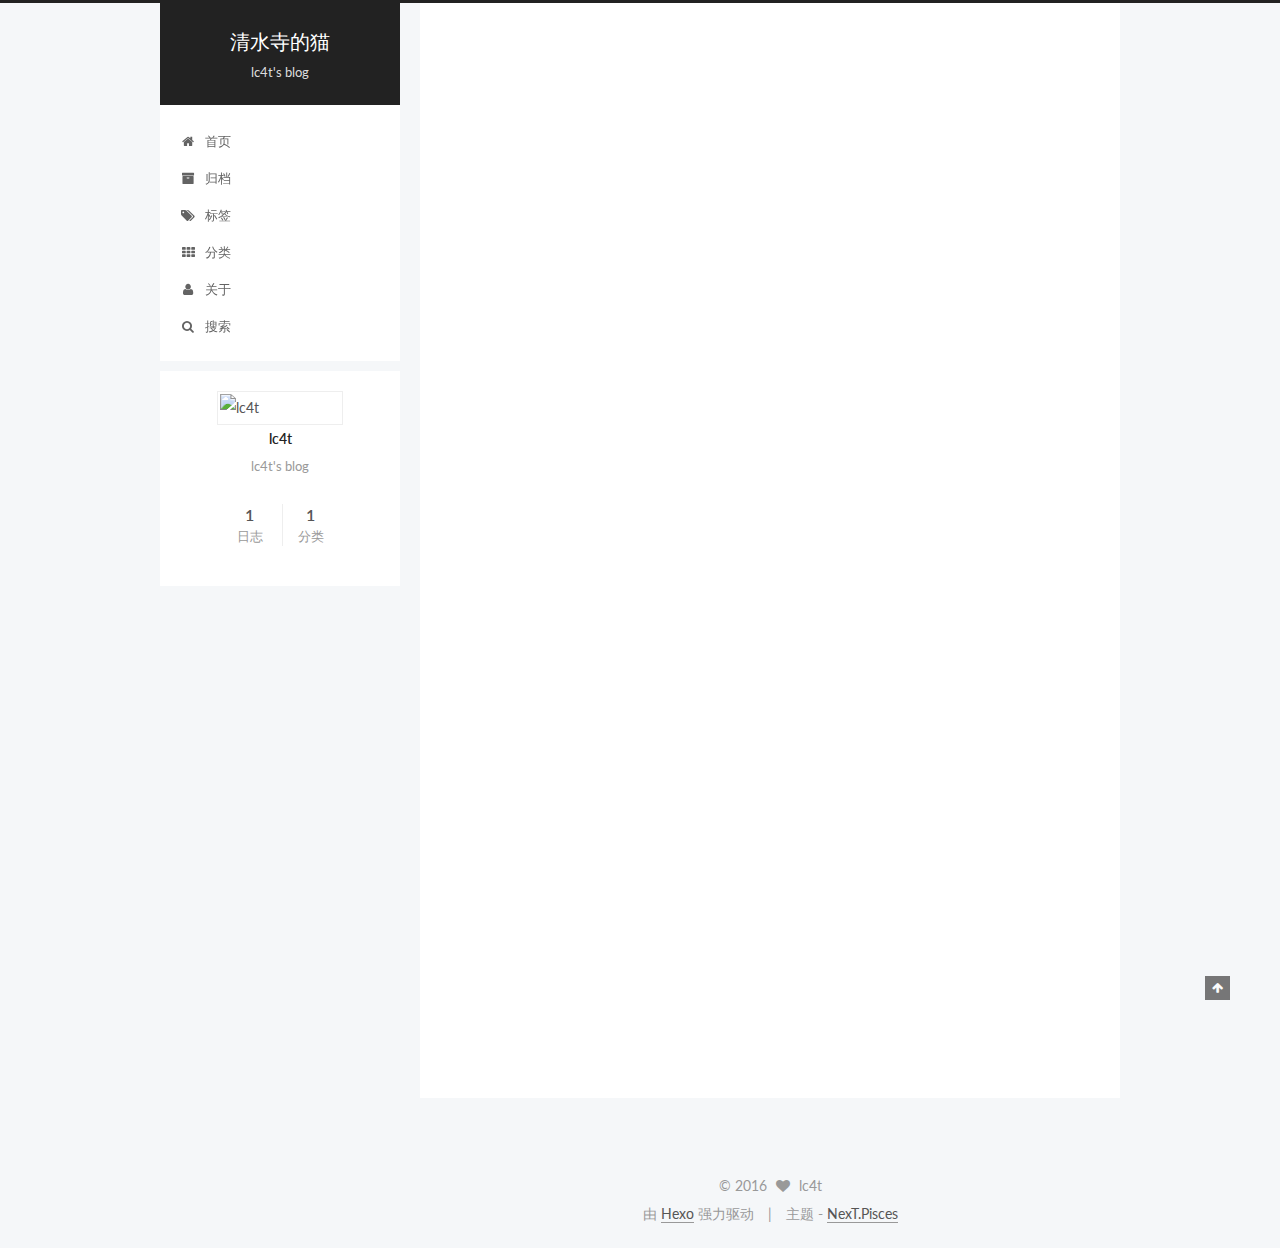
==== commit a6ea1d4c: "Site updated: 2016-12-02 00:50:37" ====
--- a/index.html
+++ b/index.html
@@ -68,16 +68,16 @@
 <link href="/css/main.css?v=5.1.0" rel="stylesheet" type="text/css" />
 
 
-  <meta name="keywords" content="Hexo, NexT" />
-
-
-
-
-
-
-
-
-  <link rel="shortcut icon" type="image/x-icon" href="/favicon.ico?v=5.1.0" />
+  <meta name="keywords" content="lc4t" />
+
+
+
+
+
+
+
+
+  <link rel="shortcut icon" type="image/x-icon" href="/images/favicon.ico?v=5.1.0" />
 
 
 
@@ -232,9 +232,32 @@
       
 
       
+        <li class="menu-item menu-item-search">
+          
+            <a href="javascript:;" class="popup-trigger">
+          
+            
+              <i class="menu-item-icon fa fa-search fa-fw"></i> <br />
+            
+            搜索
+          </a>
+        </li>
+      
     </ul>
   
 
+  
+    <div class="site-search">
+      
+  <div class="popup">
+ <span class="search-icon fa fa-search"></span>
+ <input type="text" id="local-search-input">
+ <div id="local-search-result"></div>
+ <span class="popup-btn-close">close</span>
+</div>
+
+
+    </div>
   
 </nav>
 
@@ -259,12 +282,12 @@
   
 
   <article class="post post-type-normal " itemscope itemtype="http://schema.org/Article">
-  <link itemprop="mainEntityOfPage" href="https://lc4t.github.io/2016/12/01/hello-world/">
+  <link itemprop="mainEntityOfPage" href="https://lc4t.github.io/2016-12-01-hello-world/">
 
   <span style="display:none" itemprop="author" itemscope itemtype="http://schema.org/Person">
     <meta itemprop="name" content="lc4t">
     <meta itemprop="description" content="">
-    <meta itemprop="image" content="https://lc4t.github.io/icon.png">
+    <meta itemprop="image" content="https://lc4t.github.io/images/icon.png">
   </span>
 
   <span style="display:none" itemprop="publisher" itemscope itemtype="http://schema.org/Organization">
@@ -284,7 +307,7 @@
             
               
                 
-                <a class="post-title-link" href="/2016/12/01/hello-world/" itemprop="url">
+                <a class="post-title-link" href="/2016-12-01-hello-world/" itemprop="url">
                   Hello World
                 </a>
               
@@ -315,8 +338,8 @@
             
               <span class="post-comments-count">
                 <span class="post-meta-divider">|</span>
-                <a href="/2016/12/01/hello-world/#comments" itemprop="discussionUrl">
-                  <span class="post-comments-count ds-thread-count" data-thread-key="2016/12/01/hello-world/" itemprop="commentCount"></span>
+                <a href="/2016-12-01-hello-world/#comments" itemprop="discussionUrl">
+                  <span class="post-comments-count ds-thread-count" data-thread-key="2016-12-01-hello-world/" itemprop="commentCount"></span>
                 </a>
               </span>
             
@@ -325,6 +348,15 @@
           
 
           
+          
+             <span id="/2016-12-01-hello-world/" class="leancloud_visitors" data-flag-title="Hello World">
+               <span class="post-meta-divider">|</span>
+               <span class="post-meta-item-icon">
+                 <i class="fa fa-eye"></i>
+               </span>
+               <span class="post-meta-item-text">阅读次数 </span>
+               <span class="leancloud-visitors-count"></span>
+              </span>
           
 
           
@@ -415,7 +447,7 @@
       <section class="site-overview sidebar-panel sidebar-panel-active">
         <div class="site-author motion-element" itemprop="author" itemscope itemtype="http://schema.org/Person">
           <img class="site-author-image" itemprop="image"
-               src="https://lc4t.github.io/icon.png"
+               src="https://lc4t.github.io/images/icon.png"
                alt="lc4t" />
           <p class="site-author-name" itemprop="name">lc4t</p>
           <p class="site-description motion-element" itemprop="description">lc4t's blog</p>
@@ -431,19 +463,12 @@
           
             <div class="site-state-item site-state-categories">
               <a href="/categories">
-                <span class="site-state-item-count">5</span>
+                <span class="site-state-item-count">1</span>
                 <span class="site-state-item-name">分类</span>
               </a>
             </div>
           
 
-          
-            <div class="site-state-item site-state-tags">
-              <a href="/tags">
-                <span class="site-state-item-count">15</span>
-                <span class="site-state-item-name">标签</span>
-              </a>
-            </div>
           
 
         </nav>
@@ -613,10 +638,241 @@
 
   
   
-
-  
-
-  
+  <script type="text/javascript">
+    // Popup Window;
+    var isfetched = false;
+    // Search DB path;
+    var search_path = "search.xml";
+    if (search_path.length == 0) {
+      search_path = "search.xml";
+    }
+    var path = "/" + search_path;
+    // monitor main search box;
+
+    function proceedsearch() {
+      $("body").append('<div class="popoverlay">').css('overflow', 'hidden');
+      $('.popup').toggle();
+    }
+    // search function;
+    var searchFunc = function(path, search_id, content_id) {
+      'use strict';
+      $.ajax({
+        url: path,
+        dataType: "xml",
+        async: true,
+        success: function( xmlResponse ) {
+          // get the contents from search data
+          isfetched = true;
+          $('.popup').detach().appendTo('.header-inner');
+          var datas = $( "entry", xmlResponse ).map(function() {
+            return {
+              title: $( "title", this ).text(),
+              content: $("content",this).text(),
+              url: $( "url" , this).text()
+            };
+          }).get();
+          var $input = document.getElementById(search_id);
+          var $resultContent = document.getElementById(content_id);
+          $input.addEventListener('input', function(){
+            var matchcounts = 0;
+            var str='<ul class=\"search-result-list\">';
+            var keywords = this.value.trim().toLowerCase().split(/[\s\-]+/);
+            $resultContent.innerHTML = "";
+            if (this.value.trim().length > 1) {
+              // perform local searching
+              datas.forEach(function(data) {
+                var isMatch = false;
+                var content_index = [];
+                var data_title = data.title.trim().toLowerCase();
+                var data_content = data.content.trim().replace(/<[^>]+>/g,"").toLowerCase();
+                var data_url = decodeURIComponent(data.url);
+                var index_title = -1;
+                var index_content = -1;
+                var first_occur = -1;
+                // only match artiles with not empty titles and contents
+                if(data_title != '') {
+                  keywords.forEach(function(keyword, i) {
+                    index_title = data_title.indexOf(keyword);
+                    index_content = data_content.indexOf(keyword);
+                    if( index_title >= 0 || index_content >= 0 ){
+                      isMatch = true;
+                      if (i == 0) {
+                        first_occur = index_content;
+                      }
+                    }
+
+                  });
+                }
+                // show search results
+                if (isMatch) {
+                  matchcounts += 1;
+                  str += "<li><a href='"+ data_url +"' class='search-result-title'>"+ data_title +"</a>";
+                  var content = data.content.trim().replace(/<[^>]+>/g,"");
+                  if (first_occur >= 0) {
+                    // cut out 100 characters
+                    var start = first_occur - 20;
+                    var end = first_occur + 80;
+                    if(start < 0){
+                      start = 0;
+                    }
+                    if(start == 0){
+                      end = 50;
+                    }
+                    if(end > content.length){
+                      end = content.length;
+                    }
+                    var match_content = content.substring(start, end);
+                    // highlight all keywords
+                    keywords.forEach(function(keyword){
+                      var regS = new RegExp(keyword, "gi");
+                      match_content = match_content.replace(regS, "<b class=\"search-keyword\">"+keyword+"</b>");
+                    });
+
+                    str += "<p class=\"search-result\">" + match_content +"...</p>"
+                  }
+                  str += "</li>";
+                }
+              })};
+            str += "</ul>";
+            if (matchcounts == 0) { str = '<div id="no-result"><i class="fa fa-frown-o fa-5x" /></div>' }
+            if (keywords == "") { str = '<div id="no-result"><i class="fa fa-search fa-5x" /></div>' }
+            $resultContent.innerHTML = str;
+          });
+          proceedsearch();
+        }
+      });}
+
+    // handle and trigger popup window;
+    $('.popup-trigger').click(function(e) {
+      e.stopPropagation();
+      if (isfetched == false) {
+        searchFunc(path, 'local-search-input', 'local-search-result');
+      } else {
+        proceedsearch();
+      };
+    });
+
+    $('.popup-btn-close').click(function(e){
+      $('.popup').hide();
+      $(".popoverlay").remove();
+      $('body').css('overflow', '');
+    });
+    $('.popup').click(function(e){
+      e.stopPropagation();
+    });
+  </script>
+
+
+  
+
+  
+
+  
+  <script src="https://cdn1.lncld.net/static/js/av-core-mini-0.6.1.js"></script>
+  <script>AV.initialize("FRjs1HViGPVStGxPA8W0KhrK-gzGzoHsz", "DrdP4GBLL1AQmlCos5SuzzWA");</script>
+  <script>
+    function showTime(Counter) {
+      var query = new AV.Query(Counter);
+      var entries = [];
+      var $visitors = $(".leancloud_visitors");
+
+      $visitors.each(function () {
+        entries.push( $(this).attr("id").trim() );
+      });
+
+      query.containedIn('url', entries);
+      query.find()
+        .done(function (results) {
+          var COUNT_CONTAINER_REF = '.leancloud-visitors-count';
+
+          if (results.length === 0) {
+            $visitors.find(COUNT_CONTAINER_REF).text(0);
+            return;
+          }
+
+          for (var i = 0; i < results.length; i++) {
+            var item = results[i];
+            var url = item.get('url');
+            var time = item.get('time');
+            var element = document.getElementById(url);
+
+            $(element).find(COUNT_CONTAINER_REF).text(time);
+          }
+          for(var i = 0; i < entries.length; i++) {
+            var url = entries[i];
+            var element = document.getElementById(url);
+            var countSpan = $(element).find(COUNT_CONTAINER_REF);
+            if( countSpan.text() == '') {
+              countSpan.text(0);
+            }
+          }
+        })
+        .fail(function (object, error) {
+          console.log("Error: " + error.code + " " + error.message);
+        });
+    }
+
+    function addCount(Counter) {
+      var $visitors = $(".leancloud_visitors");
+      var url = $visitors.attr('id').trim();
+      var title = $visitors.attr('data-flag-title').trim();
+      var query = new AV.Query(Counter);
+
+      query.equalTo("url", url);
+      query.find({
+        success: function(results) {
+          if (results.length > 0) {
+            var counter = results[0];
+            counter.fetchWhenSave(true);
+            counter.increment("time");
+            counter.save(null, {
+              success: function(counter) {
+                var $element = $(document.getElementById(url));
+                $element.find('.leancloud-visitors-count').text(counter.get('time'));
+              },
+              error: function(counter, error) {
+                console.log('Failed to save Visitor num, with error message: ' + error.message);
+              }
+            });
+          } else {
+            var newcounter = new Counter();
+            /* Set ACL */
+            var acl = new AV.ACL();
+            acl.setPublicReadAccess(true);
+            acl.setPublicWriteAccess(true);
+            newcounter.setACL(acl);
+            /* End Set ACL */
+            newcounter.set("title", title);
+            newcounter.set("url", url);
+            newcounter.set("time", 1);
+            newcounter.save(null, {
+              success: function(newcounter) {
+                var $element = $(document.getElementById(url));
+                $element.find('.leancloud-visitors-count').text(newcounter.get('time'));
+              },
+              error: function(newcounter, error) {
+                console.log('Failed to create');
+              }
+            });
+          }
+        },
+        error: function(error) {
+          console.log('Error:' + error.code + " " + error.message);
+        }
+      });
+    }
+
+    $(function() {
+      var Counter = AV.Object.extend("Counter");
+      if ($('.leancloud_visitors').length == 1) {
+        addCount(Counter);
+      } else if ($('.post-title-link').length > 1) {
+        showTime(Counter);
+      }
+    });
+  </script>
+
+
 
   
 
--- a/css/main.css
+++ b/css/main.css
@@ -837,7 +837,7 @@
   font-size: 14px;
   color: #fff;
   background: #222;
-  border: 2px solid #222;
+  border: 2px solid #555;
   text-decoration: none;
   border-radius: 0;
   transition-property: background-color;
@@ -848,8 +848,8 @@
 .btn:hover,
 .post-more-link .btn:hover {
   border-color: #222;
-  color: #222;
-  background: #fff;
+  color: #fff;
+  background: #222;
 }
 .btn-bar {
   display: block;
@@ -954,7 +954,7 @@
   width: 25px;
   background: #222;
   font-size: 12px;
-  opacity: 1;
+  opacity: 0.6;
   color: #fff;
   cursor: pointer;
   text-align: center;
@@ -975,7 +975,7 @@
   }
 }
 .back-to-top.back-to-top-on {
-  bottom: 19px;
+  bottom: 40px;
 }
 .header {
   background: #fff;
@@ -1024,7 +1024,7 @@
 .site-subtitle {
   margin-top: 10px;
   font-size: 13px;
-  color: #999;
+  color: #ddd;
 }
 .use-motion .brand {
   opacity: 0;
@@ -1097,7 +1097,8 @@
   transition-timing-function: ease-in-out;
   transition-delay: 0s;
 }
-.menu .menu-item a:hover {
+.menu .menu-item a:hover,
+.menu-item-active a {
   border-bottom-color: #222;
 }
 .menu .menu-item .fa {
@@ -1424,10 +1425,10 @@
   margin-top: 50px;
 }
 .post-more-link .btn {
-  color: #fff;
+  color: #555;
   font-size: 14px;
-  background: #222;
-  border-radius: 0;
+  background: #fff;
+  border-radius: 2px;
   line-height: 2;
 }
 .posts-expand .post-tags {
@@ -1597,20 +1598,20 @@
   display: block;
   margin: 0 auto;
   padding: 2px;
-  max-width: 96px;
+  max-width: 120px;
   height: auto;
-  border: 2px solid #333;
+  border: 1px solid #eee;
 }
 .site-author-name {
-  margin: 5px 0 0;
+  margin: 0;
   text-align: center;
-  color: #f5f5f5;
-  font-weight: normal;
+  color: #222;
+  font-weight: 600;
 }
 .site-description {
-  margin-top: 5px;
+  margin-top: 0;
   text-align: center;
-  font-size: 14px;
+  font-size: 13px;
   color: #999;
 }
 .site-state {
@@ -1622,7 +1623,7 @@
 .site-state-item {
   display: inline-block;
   padding: 0 15px;
-  border-left: 1px solid #333;
+  border-left: 1px solid #eee;
 }
 .site-state-item:first-child {
   border-left: none;
@@ -1635,11 +1636,11 @@
   text-align: center;
   color: inherit;
   font-weight: 600;
-  font-size: 18px;
+  font-size: 16px;
 }
 .site-state-item-name {
   font-size: 13px;
-  color: inherit;
+  color: #999;
 }
 .feed-link {
   margin-top: 20px;
@@ -1681,7 +1682,7 @@
   width: 4px;
   height: 4px;
   border-radius: 50%;
-  background: #a3e540;
+  background: #3ea1a8;
 }
 .links-of-blogroll {
   font-size: 13px;
@@ -1710,7 +1711,7 @@
   color: #555;
 }
 .sidebar-nav li:hover {
-  color: #f5f5f5;
+  color: #fc6423;
 }
 .page-post-detail .sidebar-nav-toc {
   padding: 0 5px;
@@ -1719,11 +1720,11 @@
   margin-left: 10px;
 }
 .sidebar-nav .sidebar-nav-active {
-  color: #87daff;
-  border-bottom-color: #87daff;
+  color: #fc6423;
+  border-bottom-color: #fc6423;
 }
 .sidebar-nav .sidebar-nav-active:hover {
-  color: #87daff;
+  color: #fc6423;
 }
 .sidebar-panel {
   display: none;
@@ -1756,12 +1757,12 @@
   transition-timing-function: ease-in-out;
   transition-delay: 0s;
   transition-property: all;
-  color: #999;
-  border-bottom-color: #555;
+  color: #666;
+  border-bottom-color: #ccc;
 }
 .post-toc ol a:hover {
-  color: #ccc;
-  border-bottom-color: #ccc;
+  color: #000;
+  border-bottom-color: #000;
 }
 .post-toc .nav-item {
   overflow: hidden;
@@ -1782,14 +1783,14 @@
   display: block;
 }
 .post-toc .nav .active > a {
-  color: #87daff;
-  border-bottom-color: #87daff;
+  color: #fc6423;
+  border-bottom-color: #fc6423;
 }
 .post-toc .nav .active-current > a {
-  color: #87daff;
+  color: #fc6423;
 }
 .post-toc .nav .active-current > a:hover {
-  color: #87daff;
+  color: #fc6423;
 }
 .footer {
   font-size: 14px;
@@ -2174,6 +2175,28 @@
   top: 42%;
   color: #ccc;
 }
+.busuanzi-count:before {
+  content: " ";
+  float: left;
+  width: 260px;
+  min-height: 25px;
+}
+@media (min-width: 768px) and (max-width: 991px) {
+  .busuanzi-count {
+    width: auto;
+  }
+  .busuanzi-count:before {
+    display: none;
+  }
+}
+@media (max-width: 767px) {
+  .busuanzi-count {
+    width: auto;
+  }
+  .busuanzi-count:before {
+    display: none;
+  }
+}
 .site-uv,
 .site-pv,
 .page-pv {
@@ -2412,83 +2435,395 @@
   }
 }
 .page-post-detail .sidebar-toggle-line {
-  background: #87daff;
+  background: #fc6423;
 }
 .page-post-detail .comments {
   overflow: hidden;
 }
-@media (max-width: 767px) {
-  .header-inner,
-  .container .main-inner,
+body {
+  background: #f5f7f9;
+}
+@media (min-width: 992px) {
+  .full-image.full-image.full-image {
+    max-width: none;
+    width: 118%;
+    margin: 0 -9%;
+  }
+}
+.header {
+  position: relative;
+  margin: 0 auto;
+  width: 960px;
+}
+@media (min-width: 768px) and (max-width: 991px) {
+  .header {
+    width: auto;
+  }
+}
+@media (max-width: 767px) {
+  .header {
+    width: auto;
+  }
+}
+.header-inner {
+  position: absolute;
+  top: 0;
+  overflow: hidden;
+  padding: 0;
+  width: 240px;
+  background: #fff;
+}
+@media (min-width: 1600px) {
+  .container .header-inner {
+    width: 240px;
+  }
+}
+@media (min-width: 768px) and (max-width: 991px) {
+  .header-inner {
+    position: relative;
+    width: auto;
+  }
+}
+@media (max-width: 767px) {
+  .header-inner {
+    position: relative;
+    width: auto;
+  }
+}
+.main:before,
+.main:after {
+  content: " ";
+  display: table;
+}
+.main:after {
+  clear: both;
+}
+@media (min-width: 768px) and (max-width: 991px) {
+  .main {
+    padding-bottom: 100px;
+  }
+}
+@media (max-width: 767px) {
+  .main {
+    padding-bottom: 100px;
+  }
+}
+.container .main-inner {
+  width: 960px;
+}
+@media (min-width: 768px) and (max-width: 991px) {
+  .container .main-inner {
+    width: auto;
+  }
+}
+@media (max-width: 767px) {
+  .container .main-inner {
+    width: auto;
+  }
+}
+.content-wrap {
+  float: right;
+  box-sizing: border-box;
+  padding: 40px;
+  width: 700px;
+  background: #fff;
+  min-height: 700px;
+}
+@media (min-width: 768px) and (max-width: 991px) {
+  .content-wrap {
+    width: 100%;
+    padding: 20px;
+  }
+}
+@media (max-width: 767px) {
+  .content-wrap {
+    width: 100%;
+    padding: 20px;
+    min-height: auto;
+  }
+}
+.sidebar {
+  position: static;
+  float: left;
+  margin-top: 300px;
+  width: 240px;
+  background: #fff;
+  box-shadow: none;
+}
+@media (min-width: 768px) and (max-width: 991px) {
+  .sidebar {
+    display: none;
+  }
+}
+@media (max-width: 767px) {
+  .sidebar {
+    display: none;
+  }
+}
+.sidebar-toggle {
+  display: none;
+}
+.footer-inner {
+  width: 960px;
+}
+.footer-inner:before {
+  content: " ";
+  float: left;
+  width: 260px;
+  min-height: 50px;
+}
+@media (min-width: 768px) and (max-width: 991px) {
   .footer-inner {
     width: auto;
   }
-}
-embed {
+  .footer-inner:before {
+    display: none;
+  }
+}
+@media (max-width: 767px) {
+  .footer-inner {
+    width: auto;
+  }
+  .footer-inner:before {
+    display: none;
+  }
+}
+.sidebar-position-right .header-inner {
+  right: 0;
+}
+.sidebar-position-right .content-wrap {
+  float: left;
+}
+.sidebar-position-right .sidebar {
+  float: right;
+}
+.sidebar-position-right .footer-inner:before {
+  float: right;
+}
+.site-meta {
+  padding: 20px 0;
+  color: #fff;
+  background: #222;
+}
+@media (min-width: 768px) and (max-width: 991px) {
+  .site-meta {
+    box-shadow: 0 0 16px rgba(0,0,0,0.5);
+  }
+}
+@media (max-width: 767px) {
+  .site-meta {
+    box-shadow: 0 0 16px rgba(0,0,0,0.5);
+  }
+}
+.brand {
   display: block;
-  margin: 0px auto 25px auto;
-}
-.custom-logo .site-meta-headline {
-  text-align: center;
-}
-.custom-logo .brand {
+  padding: 0;
   background: none;
 }
-.custom-logo .site-title {
-  margin: 10px auto 0;
-  font-size: 24px;
-  color: #222;
-}
-.custom-logo .site-title a {
-  border: none;
-}
-.custom-logo-image {
-  margin: 0 auto;
-  padding: 5px;
-  max-width: 150px;
-  background: #fff;
-}
-@media (max-width: 767px) {
-  .site-nav {
-    position: absolute;
-    left: 0;
-    top: 52px;
-    margin: 0;
-    width: 100%;
-    padding: 0;
-    background: #fff;
-    border-bottom: 1px solid #ddd;
-    z-index: 1;
-  }
-}
-@media (max-width: 767px) {
-  .menu {
-    text-align: left;
-  }
-}
-@media (max-width: 767px) {
-  .menu .menu-item {
-    display: block;
-    margin: 0 10px;
-    vertical-align: top;
-  }
-}
-@media (max-width: 767px) {
-  .menu .menu-item br {
-    display: none;
-  }
-}
-@media (max-width: 767px) {
-  .menu .menu-item a {
-    padding: 5px 10px;
-  }
-}
-.menu .menu-item .fa {
-  margin-right: 0;
+.brand:hover {
+  color: #fff;
+}
+.site-subtitle {
+  margin: 0;
 }
 .site-search form {
   display: none;
 }
+.site-nav {
+  border-top: none;
+}
+@media (min-width: 768px) and (max-width: 991px) {
+  .site-nav {
+    display: none !important;
+  }
+}
+@media (min-width: 768px) and (max-width: 991px) {
+  .site-nav-on {
+    display: block !important;
+  }
+}
+.menu .menu-item {
+  display: block;
+  margin: 0;
+  list-style: none;
+}
+.menu .menu-item a {
+  position: relative;
+  box-sizing: border-box;
+  padding: 5px 20px;
+  text-align: left;
+  line-height: inherit;
+  transition-property: background-color;
+  transition-duration: 0.2s;
+  transition-timing-function: ease-in-out;
+  transition-delay: 0s;
+}
+.menu .menu-item a:hover,
+.menu-item-active a {
+  background: #f9f9f9;
+  border-bottom-color: #fff;
+}
+.menu .menu-item br {
+  display: none;
+}
+.menu-item-active a:after {
+  content: " ";
+  position: absolute;
+  top: 50%;
+  margin-top: -3px;
+  right: 15px;
+  width: 6px;
+  height: 6px;
+  border-radius: 50%;
+  background-color: #bbb;
+}
+.btn-bar {
+  background-color: #fff;
+}
+.site-nav-toggle {
+  top: 20px;
+  left: 20px;
+}
+@media (min-width: 768px) and (max-width: 991px) {
+  .site-nav-toggle {
+    display: block;
+  }
+}
+.use-motion .sidebar .motion-element {
+  opacity: 1;
+}
+.sidebar {
+  display: none;
+  right: auto;
+  bottom: auto;
+  -webkit-transform: none;
+}
+.sidebar-inner {
+  box-sizing: border-box;
+  width: 240px;
+  color: #555;
+  background: #fff;
+}
+.sidebar-inner.affix {
+  position: fixed;
+  top: 0;
+}
+.site-overview {
+  margin: 0 2px;
+  text-align: left;
+}
+.site-author:before,
+.site-author:after {
+  content: " ";
+  display: table;
+}
+.site-author:after {
+  clear: both;
+}
+.sidebar a {
+  color: #555;
+}
+.sidebar a:hover {
+  color: #222;
+}
+.links-of-author-item a:before {
+  display: none;
+}
+.links-of-author-item a {
+  border-bottom: none;
+  text-decoration: underline;
+}
+.feed-link {
+  border-top: 1px dotted #ccc;
+  border-bottom: 1px dotted #ccc;
+  text-align: center;
+}
+.feed-link a {
+  display: block;
+  color: #fc6423;
+  border: none;
+}
+.feed-link a:hover {
+  background: none;
+  color: #e34603;
+}
+.feed-link a:hover i {
+  color: #e34603;
+}
+.links-of-author:before,
+.links-of-author:after {
+  content: " ";
+  display: table;
+}
+.links-of-author:after {
+  clear: both;
+}
+.links-of-author-item {
+  float: left;
+  margin: 5px 0 0;
+  width: 50%;
+}
+.links-of-author-item a {
+  box-sizing: border-box;
+  display: inline-block;
+  margin-right: 0;
+  margin-bottom: 0;
+  padding: 0 5px;
+  overflow: hidden;
+  white-space: nowrap;
+  text-overflow: ellipsis;
+}
+.links-of-author-item a {
+  display: block;
+  text-decoration: none;
+}
+.links-of-author-item a:hover {
+  border-radius: 4px;
+  background: #eee;
+}
+.links-of-author-item .fa {
+  margin-right: 2px;
+  font-size: 16px;
+}
+.links-of-author-item .fa-globe {
+  font-size: 15px;
+}
+.links-of-blogroll {
+  margin-top: 20px;
+  padding: 3px 0 0;
+  border-top: 1px dotted #ccc;
+}
+.links-of-blogroll-title {
+  margin-top: 0;
+}
+.links-of-blogroll-item {
+  padding: 0;
+}
+.links-of-blogroll-inline:before,
+.links-of-blogroll-inline:after {
+  content: " ";
+  display: table;
+}
+.links-of-blogroll-inline:after {
+  clear: both;
+}
 .links-of-blogroll-inline .links-of-blogroll-item {
-  display: inline-block;
-}
+  float: left;
+  margin: 5px 0 0;
+  width: 50%;
+}
+.links-of-blogroll-inline .links-of-blogroll-item a {
+  box-sizing: border-box;
+  display: inline-block;
+  margin-right: 0;
+  margin-bottom: 0;
+  padding: 0 5px;
+  overflow: hidden;
+  white-space: nowrap;
+  text-overflow: ellipsis;
+}
+@media (max-width: 767px) {
+  .post-body {
+    text-align: justify;
+  }
+}
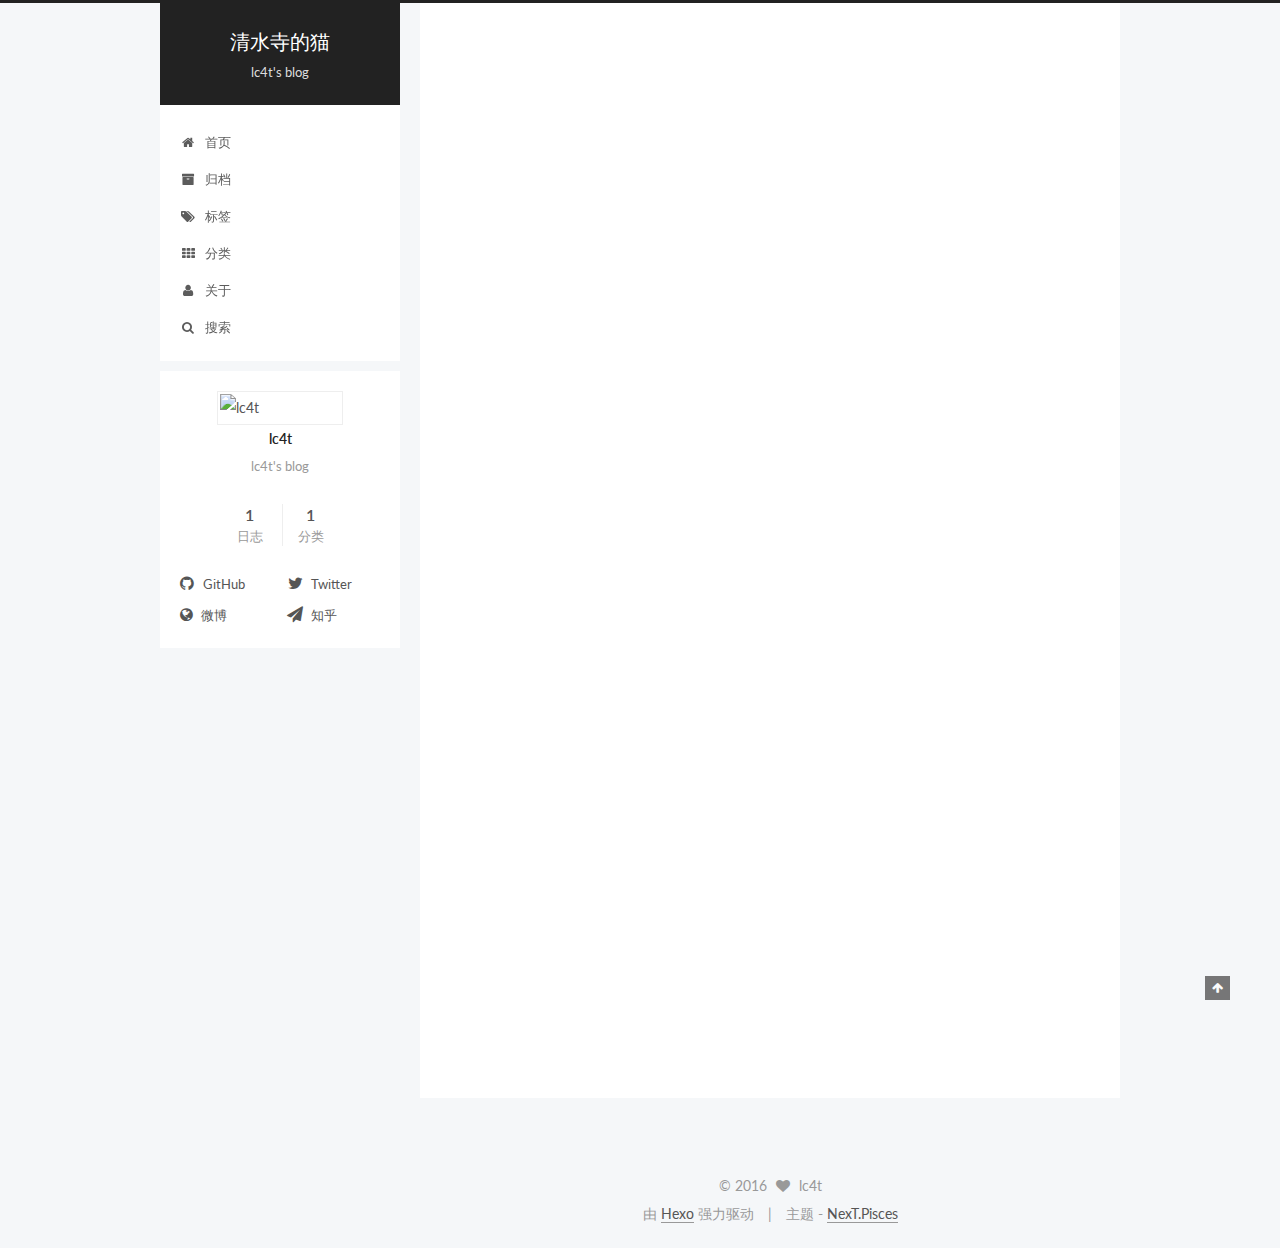
==== commit defe21be: "Site updated: 2016-12-02 01:11:09" ====
--- a/index.html
+++ b/index.html
@@ -476,6 +476,44 @@
         
 
         <div class="links-of-author motion-element">
+          
+            
+              <span class="links-of-author-item">
+                <a href="https://github.com/lc4t" target="_blank" title="GitHub">
+                  
+                    <i class="fa fa-fw fa-github"></i>
+                  
+                  GitHub
+                </a>
+              </span>
+            
+              <span class="links-of-author-item">
+                <a href="https://twitter.com/lc4t0_0" target="_blank" title="Twitter">
+                  
+                    <i class="fa fa-fw fa-twitter"></i>
+                  
+                  Twitter
+                </a>
+              </span>
+            
+              <span class="links-of-author-item">
+                <a href="http://weibo.com/u/1282965914/" target="_blank" title="微博">
+                  
+                    <i class="fa fa-fw fa-globe"></i>
+                  
+                  微博
+                </a>
+              </span>
+            
+              <span class="links-of-author-item">
+                <a href="https://www.zhihu.com/people/lc4t" target="_blank" title="知乎">
+                  
+                    <i class="fa fa-fw fa-paper-plane"></i>
+                  
+                  知乎
+                </a>
+              </span>
+            
           
         </div>
 
--- a/css/main.css
+++ b/css/main.css
@@ -1682,7 +1682,7 @@
   width: 4px;
   height: 4px;
   border-radius: 50%;
-  background: #3ea1a8;
+  background: #bd954d;
 }
 .links-of-blogroll {
   font-size: 13px;
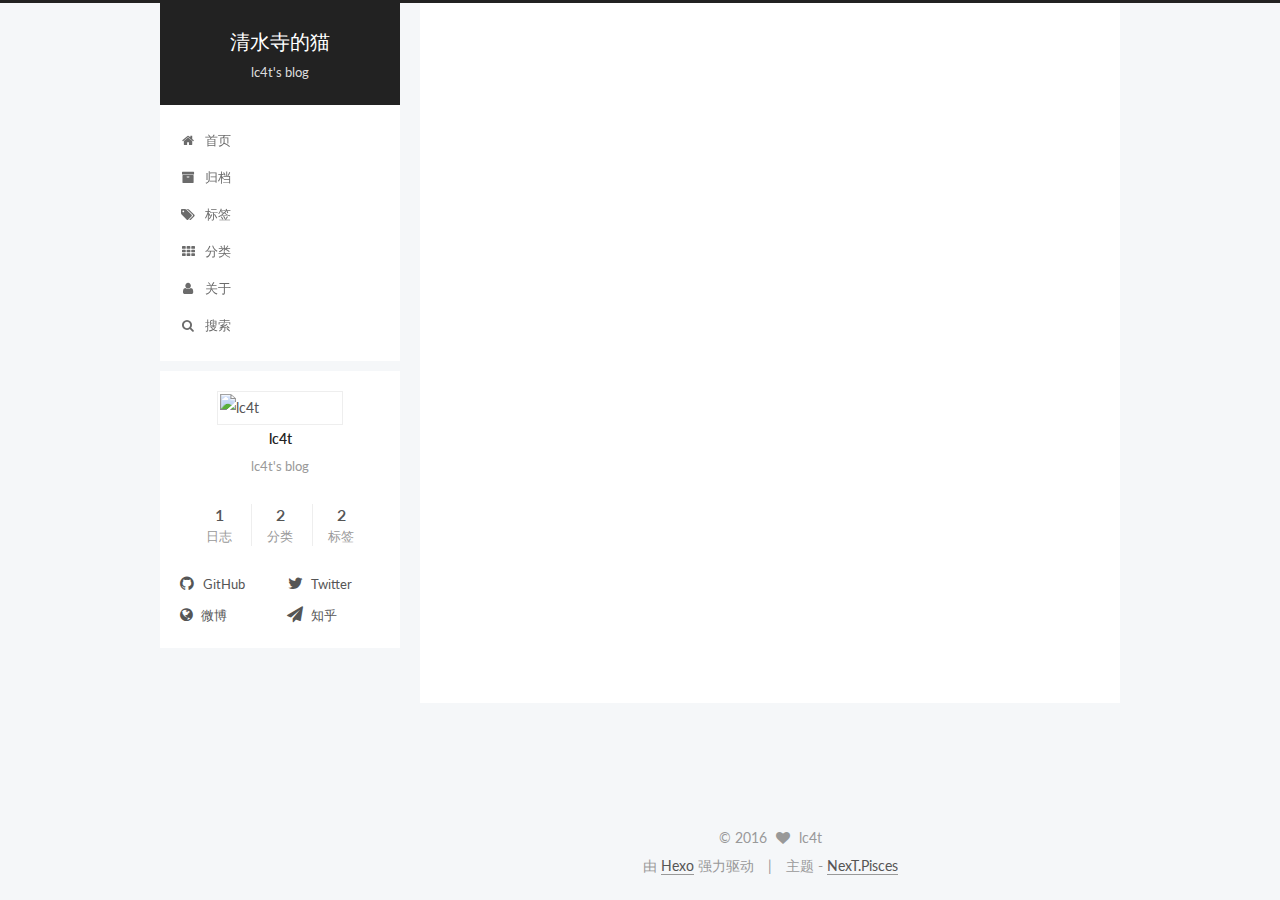
==== commit 569d12d1: "Site updated: 2016-12-02 01:23:41" ====
--- a/index.html
+++ b/index.html
@@ -333,6 +333,24 @@
           </span>
 
           
+            <span class="post-category" >
+              <span class="post-meta-divider">|</span>
+              <span class="post-meta-item-icon">
+                <i class="fa fa-folder-o"></i>
+              </span>
+              <span class="post-meta-item-text">分类于</span>
+              
+                <span itemprop="about" itemscope itemtype="http://schema.org/Thing">
+                  <a href="/categories/test/" itemprop="url" rel="index">
+                    <span itemprop="name">test</span>
+                  </a>
+                </span>
+
+                
+                
+              
+            </span>
+          
 
           
             
@@ -375,18 +393,14 @@
 
       
         
-          
-            <p>Welcome to <a href="https://hexo.io/" target="_blank" rel="external">Hexo</a>! This is your very first post. Check <a href="https://hexo.io/docs/" target="_blank" rel="external">documentation</a> for more info. If you get any problems when using Hexo, you can find the answer in <a href="https://hexo.io/docs/troubleshooting.html" target="_blank" rel="external">troubleshooting</a> or you can ask me on <a href="https://github.com/hexojs/hexo/issues" target="_blank" rel="external">GitHub</a>.</p>
-<h2 id="Quick-Start"><a href="#Quick-Start" class="headerlink" title="Quick Start"></a>Quick Start</h2><h3 id="Create-a-new-post"><a href="#Create-a-new-post" class="headerlink" title="Create a new post"></a>Create a new post</h3><figure class="highlight bash"><table><tr><td class="gutter"><pre><div class="line">1</div></pre></td><td class="code"><pre><div class="line">$ hexo new <span class="string">"My New Post"</span></div></pre></td></tr></table></figure>
-<p>More info: <a href="https://hexo.io/docs/writing.html" target="_blank" rel="external">Writing</a></p>
-<h3 id="Run-server"><a href="#Run-server" class="headerlink" title="Run server"></a>Run server</h3><figure class="highlight bash"><table><tr><td class="gutter"><pre><div class="line">1</div></pre></td><td class="code"><pre><div class="line">$ hexo server</div></pre></td></tr></table></figure>
-<p>More info: <a href="https://hexo.io/docs/server.html" target="_blank" rel="external">Server</a></p>
-<h3 id="Generate-static-files"><a href="#Generate-static-files" class="headerlink" title="Generate static files"></a>Generate static files</h3><figure class="highlight bash"><table><tr><td class="gutter"><pre><div class="line">1</div></pre></td><td class="code"><pre><div class="line">$ hexo generate</div></pre></td></tr></table></figure>
-<p>More info: <a href="https://hexo.io/docs/generating.html" target="_blank" rel="external">Generating</a></p>
-<h3 id="Deploy-to-remote-sites"><a href="#Deploy-to-remote-sites" class="headerlink" title="Deploy to remote sites"></a>Deploy to remote sites</h3><figure class="highlight bash"><table><tr><td class="gutter"><pre><div class="line">1</div></pre></td><td class="code"><pre><div class="line">$ hexo deploy</div></pre></td></tr></table></figure>
-<p>More info: <a href="https://hexo.io/docs/deployment.html" target="_blank" rel="external">Deployment</a></p>
-
-          
+          <p>Welcome to <a href="https://hexo.io/">Hexo</a>! This is your very first post. Check <a href="https://hexo.io/docs/">documentation</a> for more info. If you get any problems when using Hexo, you can find the answer in <a href="https://hexo.io/docs/troubleshooting.html">troubleshooting</a> or you can ask me on <a href="https://github.com/hexojs/hexo/issues">GitHub</a>.</p>
+          <!--noindex-->
+          <div class="post-more-link text-center">
+            <a class="btn" href="/2016-12-01-hello-world/#more" rel="contents">
+              阅读全文 &raquo;
+            </a>
+          </div>
+          <!--/noindex-->
         
       
     </div>
@@ -463,12 +477,19 @@
           
             <div class="site-state-item site-state-categories">
               <a href="/categories">
-                <span class="site-state-item-count">1</span>
+                <span class="site-state-item-count">2</span>
                 <span class="site-state-item-name">分类</span>
               </a>
             </div>
           
 
+          
+            <div class="site-state-item site-state-tags">
+              <a href="/tags">
+                <span class="site-state-item-count">2</span>
+                <span class="site-state-item-name">标签</span>
+              </a>
+            </div>
           
 
         </nav>
--- a/css/main.css
+++ b/css/main.css
@@ -1682,7 +1682,7 @@
   width: 4px;
   height: 4px;
   border-radius: 50%;
-  background: #bd954d;
+  background: #ff9479;
 }
 .links-of-blogroll {
   font-size: 13px;
